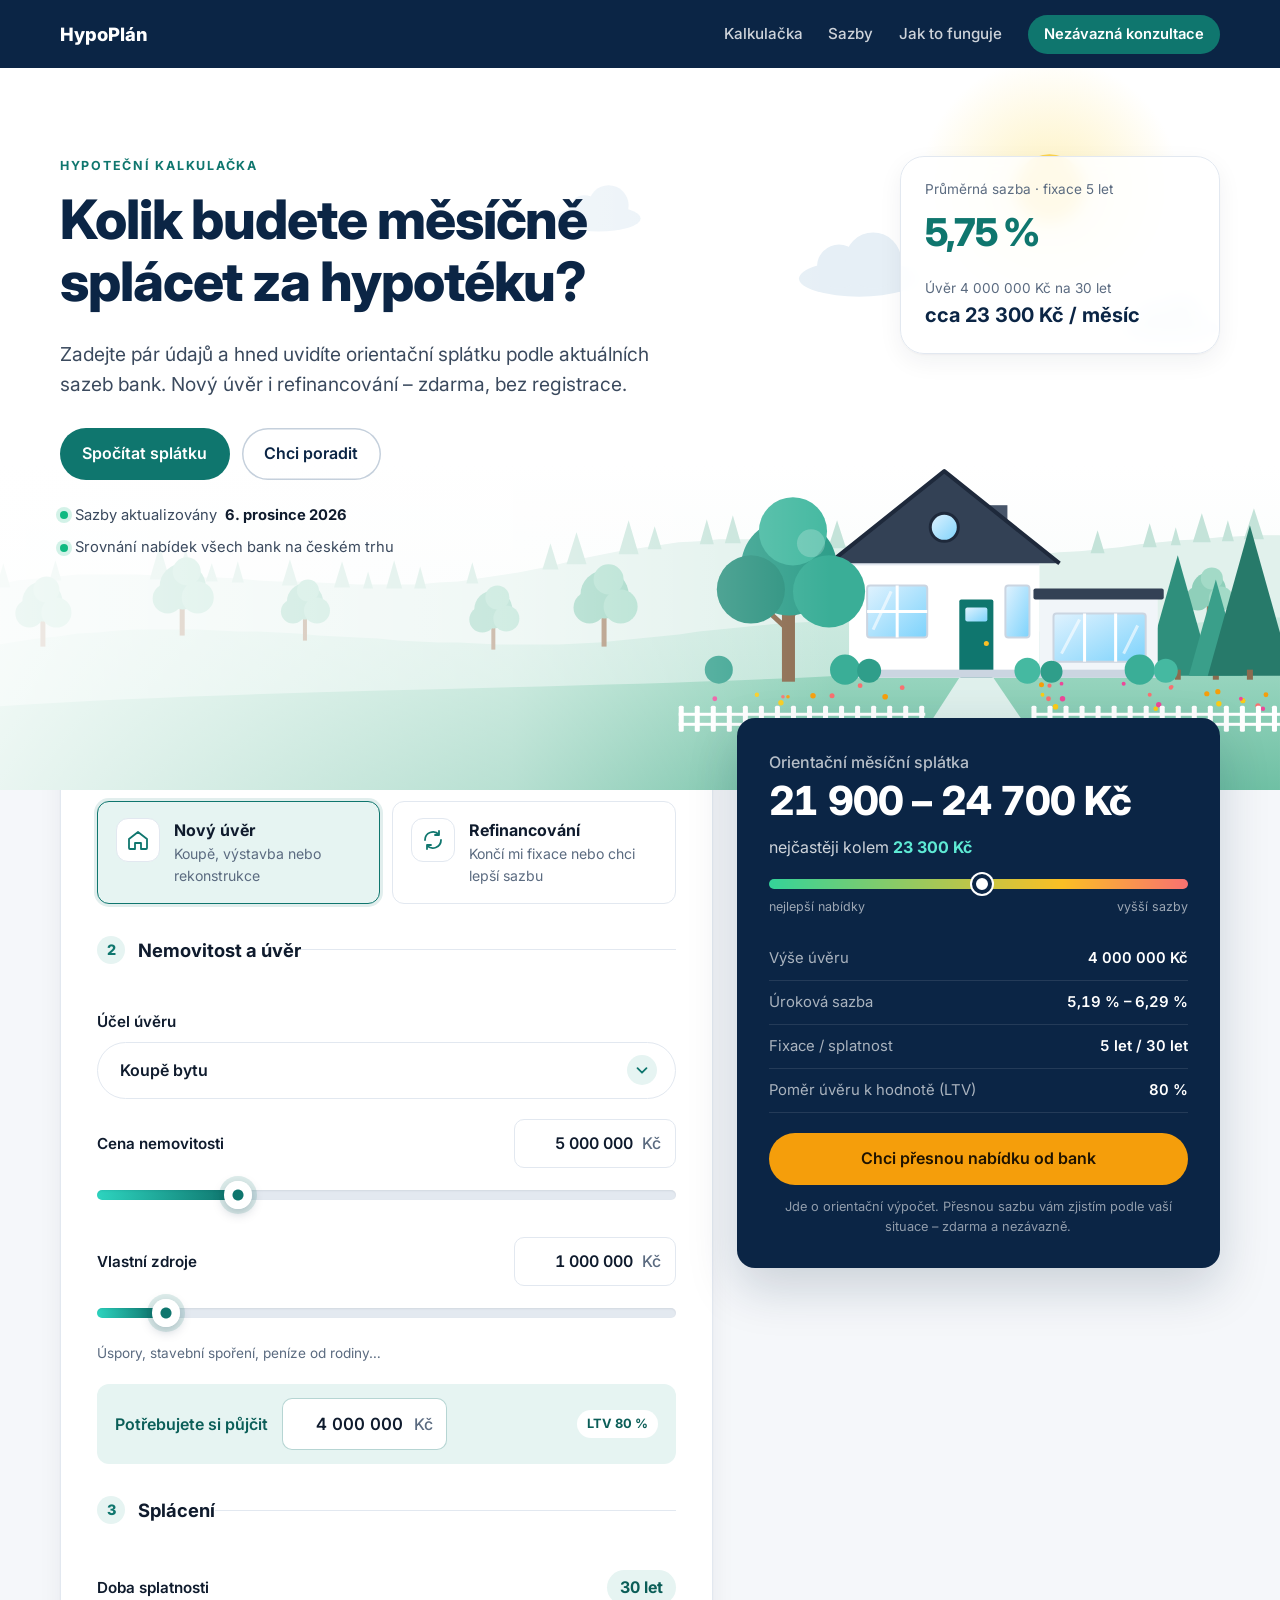
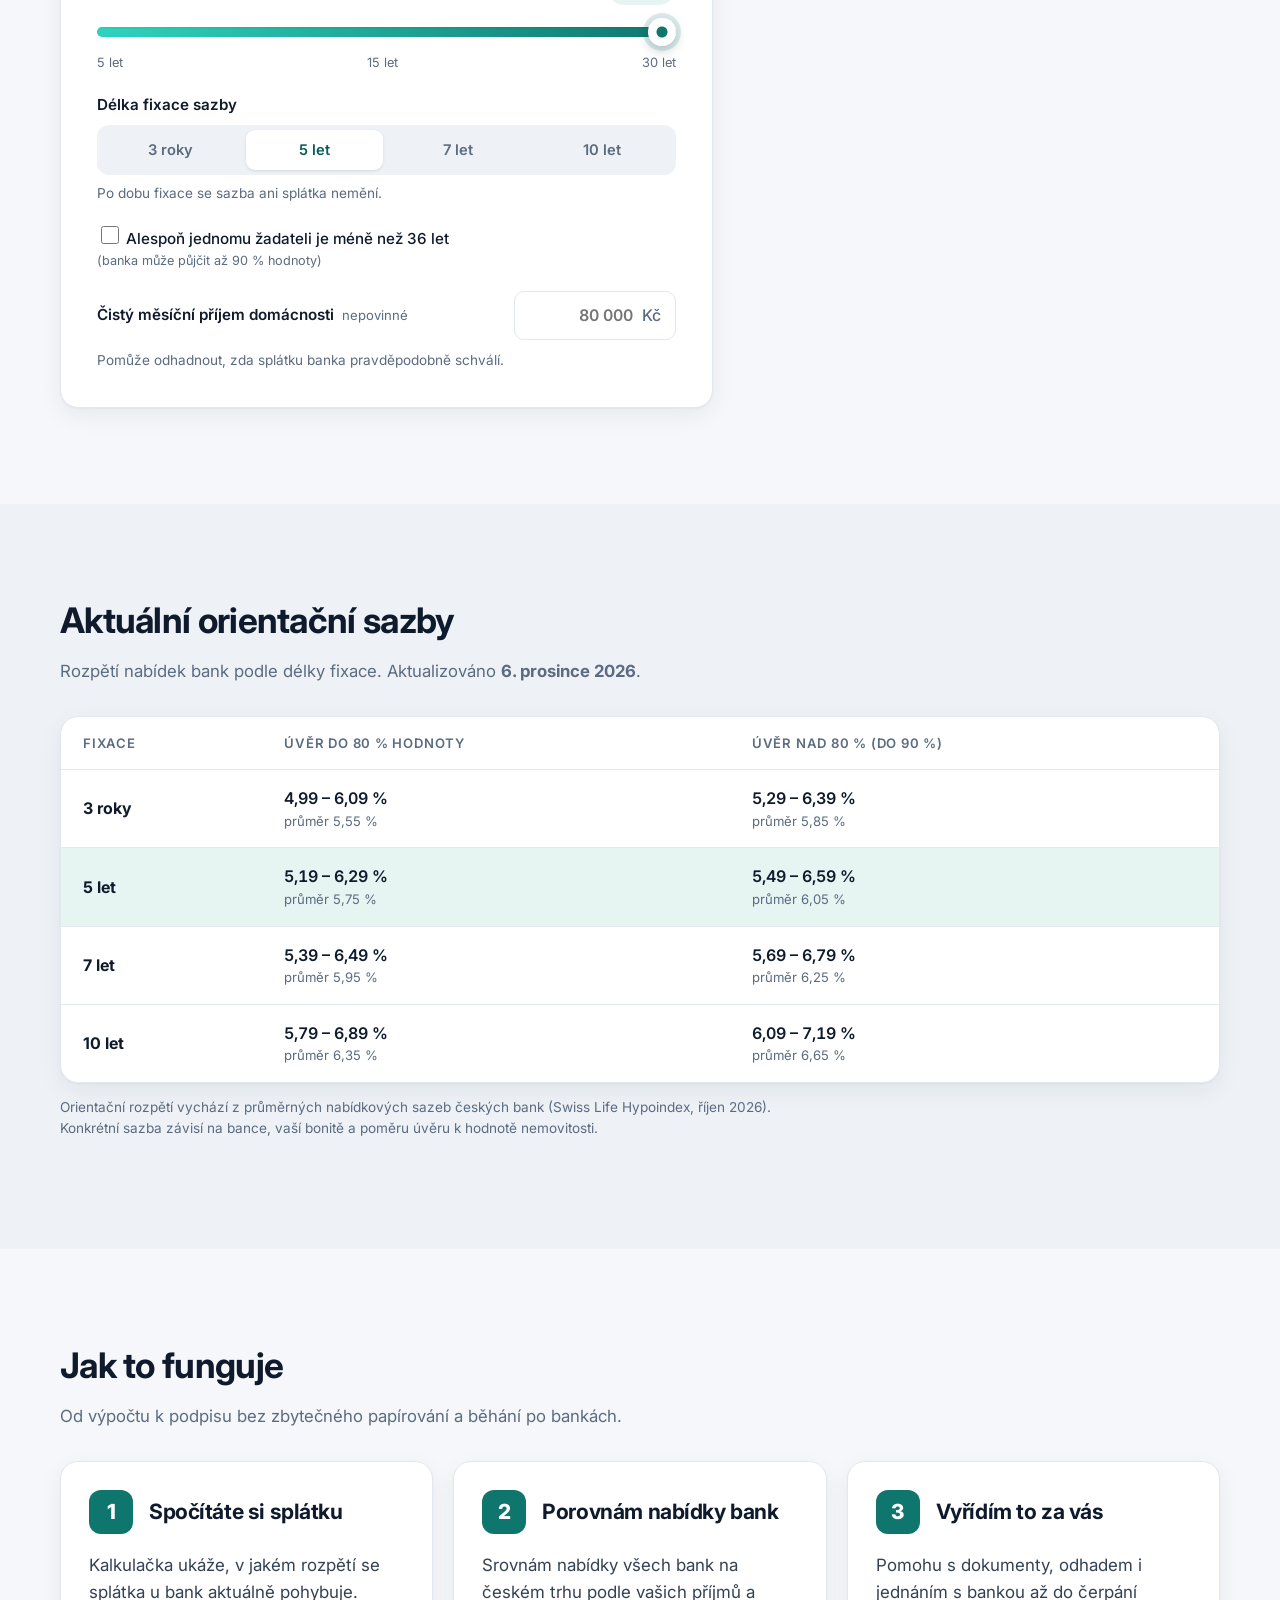
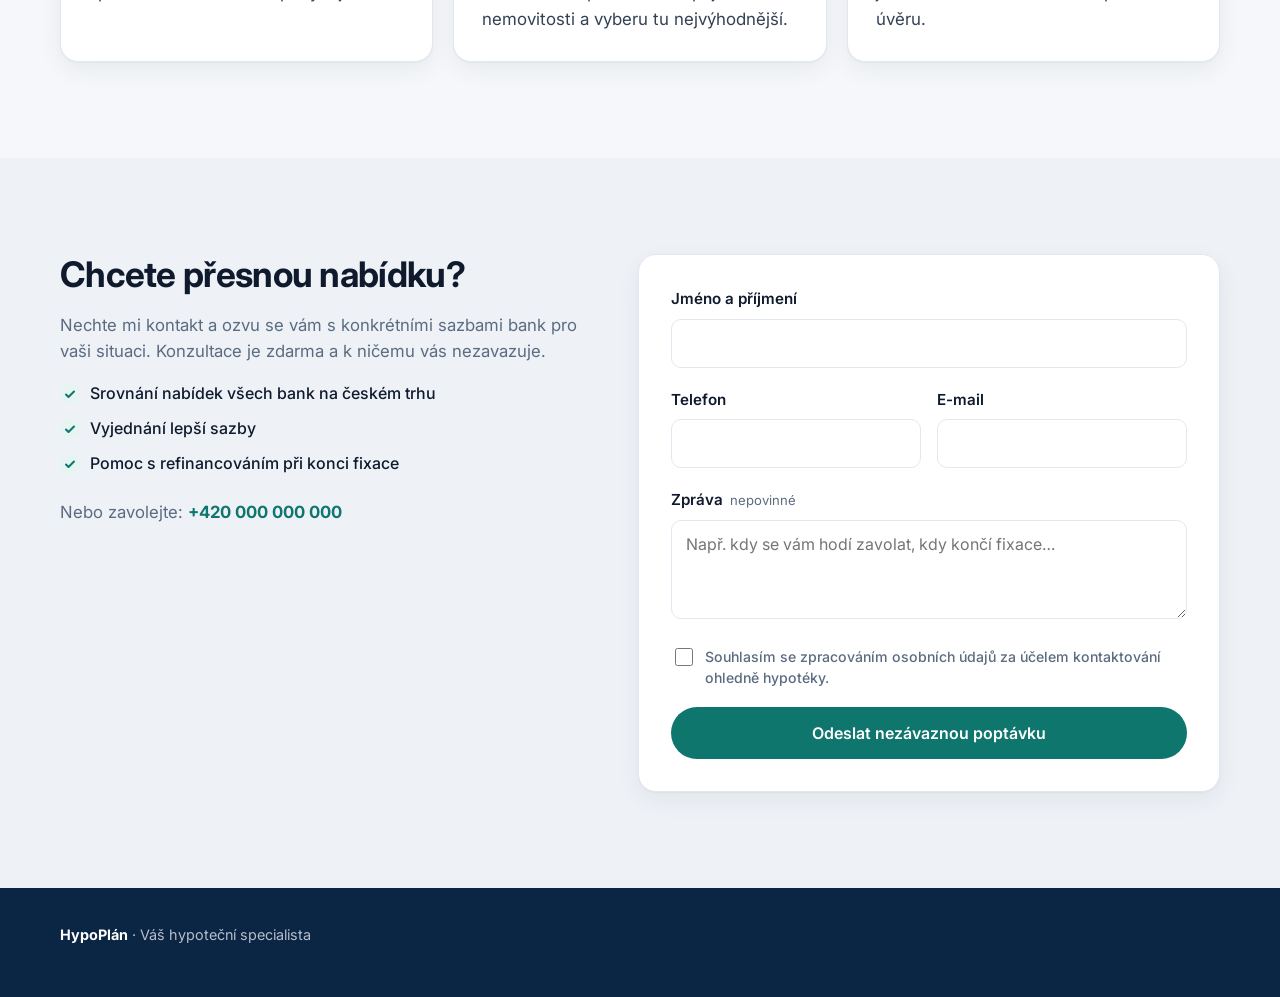
==== index.html @ 22736916 "Upravitelná výše úvěru, modernější posuvníky, logo bez ikony domu - „Potřebujete si půjčit“ jde přep" ====
<!doctype html>
<html lang="cs">
<head>
  <meta charset="utf-8" />
  <meta name="viewport" content="width=device-width, initial-scale=1" />
  <title>Hypoteční kalkulačka – orientační splátka hypotéky</title>
  <meta name="description" content="Spočítejte si orientační měsíční splátku hypotéky – nový úvěr i refinancování podle aktuálních sazeb bank. Zdarma a nezávazně." />
  <link rel="preconnect" href="https://fonts.googleapis.com" />
  <link rel="preconnect" href="https://fonts.gstatic.com" crossorigin />
  <link href="https://fonts.googleapis.com/css2?family=Inter:wght@400;500;600;700;800&display=swap" rel="stylesheet" />
  <link rel="stylesheet" href="styles.css" />
  <link rel="icon" href="data:image/svg+xml,%3Csvg xmlns='http://www.w3.org/2000/svg' viewBox='0 0 32 32'%3E%3Crect width='32' height='32' rx='8' fill='%230f766e'/%3E%3Cpath d='M8 17l8-7 8 7v7h-5v-5h-6v5H8z' fill='white'/%3E%3C/svg%3E" />
</head>
<body>
  <header class="nav">
    <div class="container nav__inner">
      <a href="#" class="logo" aria-label="Domů">
        <span data-brand>HypoPlán</span>
      </a>
      <nav class="nav__links" aria-label="Hlavní navigace">
        <a href="#kalkulacka">Kalkulačka</a>
        <a href="#sazby">Sazby</a>
        <a href="#jak-to-funguje">Jak to funguje</a>
        <a href="#kontakt" class="btn btn--small">Nezávazná konzultace</a>
      </nav>
    </div>
  </header>

  <main>
    <!-- HERO -->
    <section class="hero">
      <img class="hero__scene" src="assets/domek.svg" alt="" aria-hidden="true" />
      <div class="container hero__inner">
        <div class="hero__text">
          <p class="eyebrow">Hypoteční kalkulačka</p>
          <h1>Kolik budete měsíčně splácet za&nbsp;hypotéku?</h1>
          <p class="lead">Zadejte pár údajů a hned uvidíte orientační splátku podle aktuálních sazeb bank. Nový úvěr i&nbsp;refinancování&nbsp;– zdarma, bez registrace.</p>
          <div class="hero__cta">
            <a href="#kalkulacka" class="btn">Spočítat splátku</a>
            <a href="#kontakt" class="btn btn--outline">Chci poradit</a>
          </div>
          <ul class="hero__badges">
            <li><span class="dot"></span>Sazby aktualizovány <strong data-rates-updated>—</strong></li>
            <li><span class="dot"></span>Srovnání nabídek všech bank na českém trhu</li>
          </ul>
        </div>
        <div class="hero__card" aria-hidden="true">
          <p class="hero__card-label">Průměrná sazba · fixace 5 let</p>
          <p class="hero__card-rate" data-hero-rate>—</p>
          <p class="hero__card-sub">Úvěr 4 000 000 Kč na 30 let</p>
          <p class="hero__card-pay" data-hero-pay>—</p>
        </div>
      </div>
    </section>

    <!-- KALKULAČKA -->
    <section id="kalkulacka" class="section">
      <div class="container">
        <div class="section__head">
          <h2>Spočítejte si splátku</h2>
          <p>Všechny údaje můžete kdykoli změnit, výsledek se přepočítá okamžitě.</p>
        </div>

        <div class="calc">
          <form class="calc__form card" id="calc-form" novalidate>
            <!-- Krok 1 -->
            <fieldset class="step">
              <legend><span class="step__num">1</span>O co máte zájem?</legend>
              <div class="choice" role="radiogroup">
                <label class="choice__item">
                  <input type="radio" name="type" value="new" checked />
                  <span class="choice__body">
                    <span class="choice__icon" aria-hidden="true">
                      <svg viewBox="0 0 24 24"><path d="M3 11l9-7 9 7v9a1 1 0 0 1-1 1h-5v-6H9v6H4a1 1 0 0 1-1-1z"/></svg>
                    </span>
                    <span class="choice__title">Nový úvěr</span>
                    <span class="choice__desc">Koupě, výstavba nebo rekonstrukce</span>
                  </span>
                </label>
                <label class="choice__item">
                  <input type="radio" name="type" value="refi" />
                  <span class="choice__body">
                    <span class="choice__icon" aria-hidden="true">
                      <svg viewBox="0 0 24 24"><path d="M4 12a8 8 0 0 1 14-5.3M20 12a8 8 0 0 1-14 5.3M18 3v4h-4M6 21v-4h4"/></svg>
                    </span>
                    <span class="choice__title">Refinancování</span>
                    <span class="choice__desc">Končí mi fixace nebo chci lepší sazbu</span>
                  </span>
                </label>
              </div>
            </fieldset>

            <!-- Krok 2: Nový úvěr -->
            <fieldset class="step" data-mode="new">
              <legend><span class="step__num">2</span>Nemovitost a úvěr</legend>

              <div class="field">
                <label id="purpose-label" for="purpose">Účel úvěru</label>
                <div class="select" data-select>
                  <button type="button" class="select__btn" id="purpose" aria-haspopup="listbox" aria-expanded="false" aria-controls="purpose-list" aria-labelledby="purpose-label purpose">
                    <span data-select-value>Koupě bytu</span>
                    <svg class="select__chev" viewBox="0 0 20 20" aria-hidden="true"><path d="M5 8l5 5 5-5"/></svg>
                  </button>
                  <ul class="select__menu" id="purpose-list" role="listbox" tabindex="-1" aria-labelledby="purpose-label">
                    <li role="option" id="purpose-opt-0" data-value="Koupě bytu" aria-selected="true" style="--i:0">Koupě bytu<svg class="select__check" viewBox="0 0 20 20" aria-hidden="true"><path d="M5 10.5l3 3 7-7"/></svg></li>
                    <li role="option" id="purpose-opt-1" data-value="Koupě domu" aria-selected="false" style="--i:1">Koupě domu<svg class="select__check" viewBox="0 0 20 20" aria-hidden="true"><path d="M5 10.5l3 3 7-7"/></svg></li>
                    <li role="option" id="purpose-opt-2" data-value="Výstavba domu" aria-selected="false" style="--i:2">Výstavba domu<svg class="select__check" viewBox="0 0 20 20" aria-hidden="true"><path d="M5 10.5l3 3 7-7"/></svg></li>
                    <li role="option" id="purpose-opt-3" data-value="Koupě pozemku" aria-selected="false" style="--i:3">Koupě pozemku<svg class="select__check" viewBox="0 0 20 20" aria-hidden="true"><path d="M5 10.5l3 3 7-7"/></svg></li>
                    <li role="option" id="purpose-opt-4" data-value="Rekonstrukce" aria-selected="false" style="--i:4">Rekonstrukce<svg class="select__check" viewBox="0 0 20 20" aria-hidden="true"><path d="M5 10.5l3 3 7-7"/></svg></li>
                  </ul>
                </div>
              </div>

              <div class="field">
                <div class="field__row">
                  <label for="price">Cena nemovitosti</label>
                  <div class="money"><input id="price" type="text" inputmode="numeric" value="5 000 000" /><span>Kč</span></div>
                </div>
                <input type="range" id="price-range" min="500000" max="20000000" step="50000" value="5000000" aria-label="Cena nemovitosti" />
              </div>

              <div class="field">
                <div class="field__row">
                  <label for="own">Vlastní zdroje</label>
                  <div class="money"><input id="own" type="text" inputmode="numeric" value="1 000 000" /><span>Kč</span></div>
                </div>
                <input type="range" id="own-range" min="0" max="10000000" step="50000" value="1000000" aria-label="Vlastní zdroje" />
                <p class="hint">Úspory, stavební spoření, peníze od rodiny…</p>
              </div>

              <div class="loan-box">
                <label for="loan">Potřebujete si půjčit</label>
                <div class="money"><input id="loan" type="text" inputmode="numeric" value="4 000 000" /><span>Kč</span></div>
                <span class="chip" data-ltv-chip>LTV —</span>
              </div>
            </fieldset>

            <!-- Krok 2: Refinancování -->
            <fieldset class="step" data-mode="refi" hidden>
              <legend><span class="step__num">2</span>Současná hypotéka</legend>

              <div class="field">
                <div class="field__row">
                  <label for="balance">Zbývá doplatit</label>
                  <div class="money"><input id="balance" type="text" inputmode="numeric" value="3 000 000" /><span>Kč</span></div>
                </div>
                <input type="range" id="balance-range" min="200000" max="15000000" step="50000" value="3000000" aria-label="Zůstatek úvěru" />
              </div>

              <div class="field">
                <div class="field__row">
                  <label for="value">Hodnota nemovitosti</label>
                  <div class="money"><input id="value" type="text" inputmode="numeric" value="6 000 000" /><span>Kč</span></div>
                </div>
                <input type="range" id="value-range" min="500000" max="25000000" step="50000" value="6000000" aria-label="Hodnota nemovitosti" />
                <p class="hint">Stačí odhad – za kolik byste nemovitost dnes prodali.</p>
              </div>

              <div class="loan-box">
                <label>Výše úvěru k refinancování</label>
                <strong data-loan-refi>—</strong>
                <span class="chip" data-ltv-chip>LTV —</span>
              </div>
            </fieldset>

            <!-- Krok 3 -->
            <fieldset class="step">
              <legend><span class="step__num">3</span>Splácení</legend>

              <div class="field">
                <div class="field__row">
                  <label for="years" data-years-label>Doba splatnosti</label>
                  <output class="pill" id="years-out" for="years" data-show="new">30 let</output>
                  <div class="money money--years" data-show="refi" hidden><input id="years-input" type="text" inputmode="numeric" value="30" aria-label="Zbývající doba splácení v letech" /><span data-years-unit>let</span></div>
                </div>
                <input type="range" id="years" min="5" max="30" step="1" value="30" aria-label="Doba splatnosti v letech" />
                <div class="scale"><span>5 let</span><span>15 let</span><span>30 let</span></div>
              </div>

              <div class="field">
                <span class="label">Délka fixace sazby</span>
                <div class="segmented" id="fixations" role="group" aria-label="Délka fixace"></div>
                <p class="hint">Po dobu fixace se sazba ani splátka nemění.</p>
              </div>

              <div class="field">
                <label class="check">
                  <input type="checkbox" id="young" />
                  <span>Alespoň jednomu žadateli je méně než 36 let <small>(banka může půjčit až 90 % hodnoty)</small></span>
                </label>
              </div>

              <div class="field">
                <div class="field__row">
                  <label for="income">Čistý měsíční příjem domácnosti <span class="opt">nepovinné</span></label>
                  <div class="money"><input id="income" type="text" inputmode="numeric" placeholder="80 000" /><span>Kč</span></div>
                </div>
                <p class="hint">Pomůže odhadnout, zda splátku banka pravděpodobně schválí.</p>
              </div>
            </fieldset>
          </form>

          <!-- VÝSLEDEK -->
          <aside class="calc__result" id="vysledek" aria-live="polite">
            <div class="result card card--dark">
              <p class="result__label">Orientační měsíční splátka</p>
              <p class="result__range" data-pay-range>—</p>
              <p class="result__avg">nejčastěji kolem <strong data-pay-avg>—</strong></p>

              <div class="rangebar" aria-hidden="true">
                <div class="rangebar__track"><span class="rangebar__marker" data-marker></span></div>
                <div class="rangebar__labels"><span>nejlepší nabídky</span><span>vyšší sazby</span></div>
              </div>

              <div class="result__alert" data-alert hidden></div>

              <dl class="result__list">
                <div><dt>Výše úvěru</dt><dd data-r-loan>—</dd></div>
                <div><dt>Úroková sazba</dt><dd data-r-rate>—</dd></div>
                <div><dt>Fixace / splatnost</dt><dd data-r-term>—</dd></div>
                <div><dt>Poměr úvěru k hodnotě (LTV)</dt><dd data-r-ltv>—</dd></div>
                <div data-dsti-row hidden><dt>Splátka z příjmu</dt><dd data-r-dsti>—</dd></div>
              </dl>

              <a href="#kontakt" class="btn btn--accent btn--block" data-to-contact>Chci přesnou nabídku od bank</a>
              <p class="result__note">Jde o orientační výpočet. Přesnou sazbu vám zjistím podle vaší situace – zdarma a nezávazně.</p>
            </div>
          </aside>
        </div>
      </div>
    </section>

    <!-- SAZBY -->
    <section id="sazby" class="section section--alt">
      <div class="container">
        <div class="section__head">
          <h2>Aktuální orientační sazby</h2>
          <p>Rozpětí nabídek bank podle délky fixace. Aktualizováno <strong data-rates-updated>—</strong>.</p>
        </div>
        <div class="card table-card">
          <table class="rates">
            <thead>
              <tr>
                <th scope="col">Fixace</th>
                <th scope="col">Úvěr do 80 % hodnoty</th>
                <th scope="col">Úvěr nad 80 % (do 90 %)</th>
              </tr>
            </thead>
            <tbody id="rates-body"></tbody>
          </table>
        </div>
        <p class="source" data-rates-source></p>
      </div>
    </section>

    <!-- JAK TO FUNGUJE -->
    <section id="jak-to-funguje" class="section">
      <div class="container">
        <div class="section__head">
          <h2>Jak to funguje</h2>
          <p>Od výpočtu k podpisu bez zbytečného papírování a běhání po bankách.</p>
        </div>
        <ol class="steps">
          <li class="card">
            <span class="steps__num">1</span>
            <h3>Spočítáte si splátku</h3>
            <p>Kalkulačka ukáže, v jakém rozpětí se splátka u bank aktuálně pohybuje.</p>
          </li>
          <li class="card">
            <span class="steps__num">2</span>
            <h3>Porovnám nabídky bank</h3>
            <p>Srovnám nabídky všech bank na českém trhu podle vašich příjmů a nemovitosti a vyberu tu nejvýhodnější.</p>
          </li>
          <li class="card">
            <span class="steps__num">3</span>
            <h3>Vyřídím to za vás</h3>
            <p>Pomohu s dokumenty, odhadem i jednáním s bankou až do čerpání úvěru.</p>
          </li>
        </ol>
      </div>
    </section>

    <!-- KONTAKT -->
    <section id="kontakt" class="section section--alt">
      <div class="container contact">
        <div class="contact__text">
          <h2>Chcete přesnou nabídku?</h2>
          <p>Nechte mi kontakt a ozvu se vám s konkrétními sazbami bank pro vaši situaci. Konzultace je zdarma a k ničemu vás nezavazuje.</p>
          <ul class="ticks">
            <li>Srovnání nabídek všech bank na českém trhu</li>
            <li>Vyjednání lepší sazby</li>
            <li>Pomoc s refinancováním při konci fixace</li>
          </ul>
          <p class="contact__phone">Nebo zavolejte: <a data-phone href="#">—</a></p>
        </div>

        <form class="card contact__form" id="lead-form" novalidate>
          <div class="field">
            <label for="l-name">Jméno a příjmení</label>
            <input id="l-name" name="name" type="text" autocomplete="name" required />
          </div>
          <div class="field-grid">
            <div class="field">
              <label for="l-phone">Telefon</label>
              <input id="l-phone" name="phone" type="tel" autocomplete="tel" required />
            </div>
            <div class="field">
              <label for="l-email">E-mail</label>
              <input id="l-email" name="email" type="email" autocomplete="email" required />
            </div>
          </div>
          <div class="field">
            <label for="l-msg">Zpráva <span class="opt">nepovinné</span></label>
            <textarea id="l-msg" name="message" rows="3" placeholder="Např. kdy se vám hodí zavolat, kdy končí fixace…"></textarea>
          </div>
          <div class="summary" data-summary hidden>
            <p class="summary__title">Přiložím váš výpočet</p>
            <p data-summary-text></p>
          </div>
          <label class="check">
            <input type="checkbox" id="l-consent" required />
            <span>Souhlasím se zpracováním osobních údajů za účelem kontaktování ohledně hypotéky.</span>
          </label>
          <p class="form-error" data-form-error hidden></p>
          <button type="submit" class="btn btn--block">Odeslat nezávaznou poptávku</button>
          <div class="form-success" data-form-success hidden>
            <strong>Děkuji, poptávka je připravená.</strong>
            <span>Ozvu se vám co nejdříve, obvykle do jednoho pracovního dne.</span>
          </div>
        </form>
      </div>
    </section>
  </main>

  <a href="#vysledek" class="mobilebar" data-mobilebar aria-hidden="true" tabindex="-1">
    <div><span>Orientační splátka</span><strong data-mobile-pay>—</strong></div>
    <em>Zobrazit výsledek ↓</em>
  </a>

  <footer class="footer">
    <div class="container footer__inner">
      <p><strong data-brand>HypoPlán</strong> · <span data-advisor>—</span></p>
    </div>
  </footer>

  <script src="config.js"></script>
  <script src="rates.js"></script>
  <script src="app.js"></script>
</body>
</html>
---- styles.css ----
:root {
  --bg: #f5f7fa;
  --surface: #ffffff;
  --ink: #0f1b2d;
  --muted: #5b6b80;
  --line: #e2e8f0;
  --brand: #0f766e;
  --brand-ink: #0b5e58;
  --brand-soft: #e6f4f2;
  --accent: #f59e0b;
  --navy: #0b2545;
  --navy-2: #13355f;
  --ok: #16a34a;
  --warn: #d97706;
  --bad: #dc2626;
  --radius: 18px;
  --radius-sm: 12px;
  --shadow: 0 1px 2px rgba(15, 27, 45, .04), 0 8px 24px rgba(15, 27, 45, .06);
  --shadow-lg: 0 20px 50px rgba(11, 37, 69, .18);
}

* { box-sizing: border-box; }
html { scroll-behavior: smooth; }
body {
  margin: 0;
  font-family: "Inter", system-ui, -apple-system, "Segoe UI", Roboto, sans-serif;
  color: var(--ink);
  background: var(--bg);
  line-height: 1.55;
  -webkit-font-smoothing: antialiased;
}
h1, h2, h3 { line-height: 1.15; letter-spacing: -.02em; margin: 0 0 .5em; }
h2 { font-size: clamp(1.6rem, 3vw, 2.2rem); }
h3 { font-size: 1.15rem; }
p { margin: 0 0 1em; }
a { color: var(--brand); }
[hidden] { display: none !important; }

.container { width: min(1160px, 100% - 32px); margin-inline: auto; }

/* ---------- Buttons ---------- */
.btn {
  display: inline-flex; align-items: center; justify-content: center; gap: .5em;
  padding: .85em 1.4em; border-radius: 999px; border: 0;
  background: var(--brand); color: #fff; font: inherit; font-weight: 600;
  text-decoration: none; cursor: pointer;
  transition: transform .15s ease, background .15s ease, box-shadow .15s ease;
}
.btn:hover { background: var(--brand-ink); transform: translateY(-1px); }
.btn:focus-visible { outline: 3px solid rgba(15, 118, 110, .35); outline-offset: 2px; }
.btn--small { padding: .55em 1.1em; font-size: .92rem; }
.btn--light { background: #fff; color: var(--navy); }
.btn--light:hover { background: #eef6f5; }
.btn--outline { background: rgba(255,255,255,.7); color: var(--navy); box-shadow: inset 0 0 0 1.5px #c5d0dc; }
.btn--outline:hover { background: #fff; box-shadow: inset 0 0 0 1.5px var(--navy); }
.btn--accent { background: var(--accent); color: #1f1300; }
.btn--accent:hover { background: #fbbf24; }
.btn--block { width: 100%; }

/* ---------- Nav ---------- */
.nav {
  position: sticky; top: 0; z-index: 20;
  background: var(--navy);
  backdrop-filter: saturate(160%) blur(10px);
  -webkit-backdrop-filter: saturate(160%) blur(10px);
}
.nav__inner { display: flex; align-items: center; justify-content: space-between; height: 68px; }
.logo { display: flex; align-items: center; gap: .6em; color: #fff; text-decoration: none; font-weight: 800; font-size: 1.15rem; }
.nav__links { display: flex; align-items: center; gap: 1.6rem; }
.nav__links a:not(.btn) { color: rgba(255,255,255,.8); text-decoration: none; font-weight: 500; font-size: .95rem; }
.nav__links a:not(.btn):hover { color: #fff; }
@media (max-width: 760px) { .nav__links a:not(.btn) { display: none; } }

/* ---------- Hero ---------- */
.hero {
  color: var(--ink);
  background: linear-gradient(180deg, #ffffff 0%, #ffffff 55%, #f1f8f6 100%);
  padding: clamp(48px, 8vw, 88px) 0 clamp(200px, 18vw, 250px);
  position: relative;
  overflow: hidden;
  isolation: isolate;
}
.hero__scene {
  position: absolute; inset: 0; z-index: -1;
  width: 100%; height: 100%;
  object-fit: cover; object-position: right bottom;
  pointer-events: none; user-select: none;
}
.hero::after {
  /* zesvětlení vlevo kvůli čitelnosti textu */
  content: ""; position: absolute; inset: 0; z-index: -1;
  background: linear-gradient(90deg, rgba(255, 255, 255, .85) 0%, rgba(255, 255, 255, .5) 40%, rgba(255, 255, 255, 0) 65%);
  pointer-events: none;
}
.hero__inner { display: grid; grid-template-columns: 1.3fr 1fr; gap: 48px; align-items: start; }
.eyebrow { text-transform: uppercase; letter-spacing: .14em; font-size: .78rem; font-weight: 700; color: var(--brand); margin-bottom: 1em; }
.hero h1 { font-size: clamp(2rem, 5vw, 3.4rem); font-weight: 800; color: var(--navy); }
.lead { font-size: clamp(1.02rem, 1.6vw, 1.2rem); color: #3b4a5e; max-width: 34em; }
.hero__cta { display: flex; flex-wrap: wrap; gap: 12px; margin: 28px 0 24px; }
.hero__badges { list-style: none; padding: 0; margin: 0; display: flex; flex-wrap: wrap; gap: 10px 24px; color: #3b4a5e; font-size: .92rem; }
.hero__badges li { display: flex; align-items: center; gap: .5em; }
.hero__badges strong { color: var(--ink); font-weight: 700; }
.dot { width: 8px; height: 8px; border-radius: 50%; background: #10b981; box-shadow: 0 0 0 4px rgba(16, 185, 129, .18); }

.hero__card {
  justify-self: end; width: min(100%, 320px);
  background: rgba(255, 255, 255, .88);
  border: 1px solid var(--line);
  border-radius: 24px;
  padding: 22px 24px;
  backdrop-filter: blur(8px);
  -webkit-backdrop-filter: blur(8px);
  box-shadow: var(--shadow);
}
.hero__card-label { font-size: .85rem; color: var(--muted); margin-bottom: .2em; }
.hero__card-rate { font-size: 2.4rem; font-weight: 800; letter-spacing: -.03em; margin-bottom: .4em; color: var(--brand); }
.hero__card-sub { font-size: .85rem; color: var(--muted); margin-bottom: .1em; }
.hero__card-pay { font-size: 1.25rem; font-weight: 700; margin: 0; color: var(--navy); }
@media (max-width: 860px) {
  .hero { padding-bottom: 270px; }
  .hero__inner { grid-template-columns: 1fr; }
  .hero__card { display: none; }
  .hero__scene { top: auto; height: 300px; }
  .hero::after { display: none; }
}

/* ---------- Sections ---------- */
.section { padding: clamp(56px, 8vw, 96px) 0; scroll-margin-top: 68px; }
#vysledek { scroll-margin-top: 84px; }
.section--alt { background: #eef2f7; }
.section__head { max-width: 640px; margin-bottom: 32px; }
.section__head p { color: var(--muted); font-size: 1.05rem; }
#kalkulacka { margin-top: -72px; padding-top: 0; }
@media (max-width: 860px) { #kalkulacka { margin-top: -40px; } }
#kalkulacka .section__head { position: absolute; width: 1px; height: 1px; overflow: hidden; clip: rect(0 0 0 0); white-space: nowrap; }

.card { background: var(--surface); border-radius: var(--radius); box-shadow: var(--shadow); border: 1px solid var(--line); }
.card--dark { background: var(--navy); color: #fff; border: 0; box-shadow: var(--shadow-lg); }

/* ---------- Calculator ---------- */
.calc { display: grid; grid-template-columns: minmax(0, 1.35fr) minmax(0, 1fr); gap: 24px; align-items: start; }
.calc__form { padding: clamp(20px, 3vw, 36px); }
.calc__result { position: sticky; top: 88px; }
@media (max-width: 960px) {
  .calc { grid-template-columns: 1fr; }
  .calc__result { position: static; }
}

.step { border: 0; padding: 0; margin: 0 0 32px; min-width: 0; }
.step:last-child { margin-bottom: 0; }
.step + .step { padding-top: 28px; border-top: 1px solid var(--line); }
.step legend { display: flex; align-items: center; gap: .7em; font-size: 1.15rem; font-weight: 700; margin-bottom: 18px; padding: 0; }
.step__num { display: grid; place-items: center; width: 28px; height: 28px; border-radius: 50%; background: var(--brand-soft); color: var(--brand); font-size: .9rem; font-weight: 800; }

.choice { display: grid; grid-template-columns: 1fr 1fr; gap: 12px; }
@media (max-width: 520px) { .choice { grid-template-columns: 1fr; } }
.choice__item { position: relative; cursor: pointer; }
.choice__item input { position: absolute; opacity: 0; pointer-events: none; }
.choice__body {
  display: grid; grid-template-columns: auto 1fr; grid-template-rows: auto auto; column-gap: 14px;
  padding: 16px 18px; border-radius: var(--radius-sm);
  border: 1.5px solid var(--line); background: #fff;
  transition: border-color .15s, box-shadow .15s, background .15s;
}
.choice__item:hover .choice__body { border-color: #b8c4d4; }
.choice__item input:checked + .choice__body { border-color: var(--brand); background: var(--brand-soft); box-shadow: 0 0 0 3px rgba(15, 118, 110, .12); }
.choice__item input:focus-visible + .choice__body { outline: 3px solid rgba(15, 118, 110, .35); outline-offset: 2px; }
.choice__icon { grid-row: span 2; display: grid; place-items: center; width: 44px; height: 44px; border-radius: 12px; background: #fff; border: 1px solid var(--line); }
.choice__icon svg { width: 24px; height: 24px; fill: none; stroke: var(--brand); stroke-width: 1.8; stroke-linecap: round; stroke-linejoin: round; }
.choice__title { font-weight: 700; }
.choice__desc { font-size: .88rem; color: var(--muted); }

.field { margin-bottom: 20px; }
.field:last-child { margin-bottom: 0; }
.field label, .field .label { display: block; font-weight: 600; font-size: .95rem; margin-bottom: 8px; }
.field__row { display: flex; align-items: center; justify-content: space-between; gap: 12px; flex-wrap: wrap; margin-bottom: 10px; }
.field__row label { margin: 0; }
.field__row .money { margin-left: auto; }
.field-grid { display: grid; grid-template-columns: 1fr 1fr; gap: 16px; margin-bottom: 20px; }
.field-grid .field { margin: 0; }
@media (max-width: 520px) { .field-grid { grid-template-columns: 1fr; } }
.opt { font-weight: 400; color: var(--muted); font-size: .82rem; margin-left: .3em; }
.hint { font-size: .85rem; color: var(--muted); margin: 8px 0 0; }

input[type="text"], input[type="tel"], input[type="email"], select, textarea {
  width: 100%; font: inherit; color: var(--ink);
  padding: .7em .9em; border-radius: 10px; border: 1.5px solid var(--line); background: #fff;
  transition: border-color .15s, box-shadow .15s;
}
textarea { resize: vertical; }
input:focus, select:focus, textarea:focus { outline: none; border-color: var(--brand); box-shadow: 0 0 0 3px rgba(15, 118, 110, .15); }
input.invalid { border-color: var(--bad); }

.money { position: relative; display: inline-flex; align-items: center; flex: none; }
.money input { width: calc(8ch + 4.6em); text-align: right; padding-right: 2.6em; font-weight: 600; font-variant-numeric: tabular-nums; }
.money span { position: absolute; right: .9em; color: var(--muted); font-weight: 500; pointer-events: none; }

/* Posuvníky: silnější stopa s barevným přechodem, výrazný jezdec */
input[type="range"] {
  -webkit-appearance: none; appearance: none; width: 100%; height: 30px;
  background: transparent; cursor: pointer; margin: 2px 0;
}
input[type="range"]::-webkit-slider-runnable-track {
  height: 10px; border-radius: 999px;
  background: linear-gradient(90deg, #2dd4bf 0%, var(--brand) var(--p, 50%), #e3e9f0 var(--p, 50%));
  box-shadow: inset 0 1px 2px rgba(15, 27, 45, .08);
}
input[type="range"]::-webkit-slider-thumb {
  -webkit-appearance: none; width: 28px; height: 28px; margin-top: -9px; border-radius: 50%; border: 0;
  background: radial-gradient(circle, var(--brand) 0 5px, #fff 6px);
  box-shadow: 0 0 0 5px rgba(15, 118, 110, .14), 0 4px 12px rgba(11, 37, 69, .25);
  transition: transform .15s ease, box-shadow .15s ease;
}
input[type="range"]:hover::-webkit-slider-thumb { box-shadow: 0 0 0 8px rgba(15, 118, 110, .16), 0 4px 12px rgba(11, 37, 69, .25); }
input[type="range"]:active::-webkit-slider-thumb { transform: scale(1.12); }
input[type="range"]::-moz-range-track { height: 10px; border-radius: 999px; background: #e3e9f0; }
input[type="range"]::-moz-range-progress { height: 10px; border-radius: 999px; background: linear-gradient(90deg, #2dd4bf, var(--brand)); }
input[type="range"]::-moz-range-thumb {
  width: 28px; height: 28px; border-radius: 50%; border: 0;
  background: radial-gradient(circle, var(--brand) 0 5px, #fff 6px);
  box-shadow: 0 0 0 5px rgba(15, 118, 110, .14), 0 4px 12px rgba(11, 37, 69, .25);
  transition: transform .15s ease, box-shadow .15s ease;
}
input[type="range"]:hover::-moz-range-thumb { box-shadow: 0 0 0 8px rgba(15, 118, 110, .16), 0 4px 12px rgba(11, 37, 69, .25); }
input[type="range"]:active::-moz-range-thumb { transform: scale(1.12); }
input[type="range"]:focus { outline: none; }
input[type="range"]:focus-visible::-webkit-slider-thumb { box-shadow: 0 0 0 8px rgba(15, 118, 110, .3), 0 4px 12px rgba(11, 37, 69, .25); }
input[type="range"]:focus-visible::-moz-range-thumb { box-shadow: 0 0 0 8px rgba(15, 118, 110, .3), 0 4px 12px rgba(11, 37, 69, .25); }
.scale { display: flex; justify-content: space-between; font-size: .8rem; color: var(--muted); }
.pill { background: var(--brand-soft); color: var(--brand-ink); font-weight: 700; padding: .3em .8em; border-radius: 999px; font-variant-numeric: tabular-nums; }

.segmented { display: grid; grid-template-columns: repeat(5, 1fr); gap: 6px; padding: 5px; background: #eef2f7; border-radius: 12px; }
.segmented button {
  font: inherit; font-weight: 600; font-size: .92rem; padding: .6em .4em; border: 0; border-radius: 9px;
  background: transparent; color: var(--muted); cursor: pointer; transition: background .15s, color .15s;
}
.segmented button:hover { color: var(--ink); }
.segmented button[aria-pressed="true"] { background: #fff; color: var(--brand-ink); box-shadow: 0 1px 3px rgba(15, 27, 45, .12); }

.check { display: flex; align-items: flex-start; gap: .7em; cursor: pointer; font-weight: 500 !important; font-size: .95rem; }
.check input { width: 18px; height: 18px; margin-top: .15em; accent-color: var(--brand); flex: none; }
.check small { display: block; color: var(--muted); font-weight: 400; }

.loan-box {
  display: flex; align-items: center; flex-wrap: wrap; gap: 8px 14px;
  padding: 14px 18px; border-radius: var(--radius-sm); background: var(--brand-soft);
}
.loan-box > label { color: var(--brand-ink); font-weight: 600; margin: 0; }
.loan-box .money input { border-color: rgba(15, 118, 110, .3); font-size: 1.05rem; }
@media (max-width: 520px) {
  .loan-box { padding: 14px; gap: 8px 10px; }
  .loan-box > label { flex-basis: 100%; }
}
.loan-box strong { font-size: 1.25rem; font-variant-numeric: tabular-nums; }
.chip { margin-left: auto; font-size: .8rem; font-weight: 700; padding: .3em .75em; border-radius: 999px; background: #fff; color: var(--brand-ink); }
.chip--warn { background: #fef3c7; color: #92400e; }
.chip--bad { background: #fee2e2; color: #991b1b; }

/* ---------- Rozbalovací výběr ---------- */
.select { position: relative; }
.select__btn {
  width: 100%; display: flex; align-items: center; justify-content: space-between; gap: 12px;
  font: inherit; font-weight: 600; color: var(--ink); text-align: left;
  padding: .8em 1.1em .8em 1.4em; border-radius: 999px;
  border: 1.5px solid var(--line); background: #fff; cursor: pointer;
  transition: border-color .2s, box-shadow .2s, background .2s;
}
.select__btn:hover { border-color: #b8c4d4; }
.select__btn:focus-visible, .select.is-open .select__btn { outline: none; border-color: var(--brand); box-shadow: 0 0 0 4px rgba(15, 118, 110, .14); }
.select__chev {
  width: 30px; height: 30px; padding: 6px; flex: none; border-radius: 50%;
  background: var(--brand-soft); fill: none; stroke: var(--brand); stroke-width: 2; stroke-linecap: round; stroke-linejoin: round;
  transition: transform .45s cubic-bezier(.2, .8, .2, 1), background .2s;
}
.select.is-open .select__chev { transform: rotate(180deg); background: var(--brand); stroke: #fff; }
.select__menu {
  position: absolute; left: 0; right: 0; top: calc(100% + 10px); z-index: 15;
  list-style: none; margin: 0; padding: 8px;
  background: #fff; border: 1px solid var(--line); border-radius: 26px;
  box-shadow: 0 24px 48px rgba(11, 37, 69, .16), 0 4px 12px rgba(11, 37, 69, .06);
  transform-origin: top center;
  opacity: 0; visibility: hidden; transform: translateY(-10px) scale(.97);
  clip-path: inset(0 0 100% 0 round 26px);
  transition: opacity .35s ease, transform .5s cubic-bezier(.2, .8, .2, 1), clip-path .55s cubic-bezier(.2, .8, .2, 1), visibility 0s linear .55s;
}
.select.is-open .select__menu {
  opacity: 1; visibility: visible; transform: none; clip-path: inset(0 0 0 0 round 26px);
  transition: opacity .35s ease, transform .5s cubic-bezier(.2, .8, .2, 1), clip-path .55s cubic-bezier(.2, .8, .2, 1), visibility 0s;
}
.select__menu:focus { outline: none; }
.select__menu [role="option"] {
  display: flex; align-items: center; justify-content: space-between; gap: 12px;
  padding: .7em 1.1em; border-radius: 999px; cursor: pointer; font-weight: 500;
  opacity: 0; transform: translateY(-6px);
  transition: background .2s, color .2s, opacity .3s ease, transform .4s cubic-bezier(.2, .8, .2, 1);
}
.select.is-open [role="option"] { opacity: 1; transform: none; transition-delay: 0s, 0s, calc(.08s + var(--i) * .05s), calc(.08s + var(--i) * .05s); }
.select__menu [role="option"].is-active { background: var(--brand-soft); color: var(--brand-ink); }
.select__menu [role="option"][aria-selected="true"] { font-weight: 700; color: var(--brand-ink); }
.select__check { width: 18px; height: 18px; fill: none; stroke: var(--brand); stroke-width: 2.4; stroke-linecap: round; stroke-linejoin: round; opacity: 0; }
[aria-selected="true"] > .select__check { opacity: 1; }

.money--years input { width: calc(2ch + 4.9em); padding-right: 3.2em; }

/* ---------- Result ---------- */
.result { padding: clamp(22px, 3vw, 32px); }
.result__label { color: rgba(255,255,255,.7); font-weight: 500; margin-bottom: .3em; }
.result__range { font-size: clamp(1.8rem, 3.6vw, 2.5rem); font-weight: 800; letter-spacing: -.03em; line-height: 1.1; margin-bottom: .3em; font-variant-numeric: tabular-nums; }
.result__avg { color: rgba(255,255,255,.8); margin-bottom: 1.2em; }
.result__avg strong { color: #5eead4; }

.rangebar { margin-bottom: 20px; }
.rangebar__track { position: relative; height: 10px; border-radius: 999px; background: linear-gradient(90deg, #34d399, #fbbf24 70%, #f87171); }
.rangebar__marker {
  position: absolute; top: 50%; left: 50%; width: 20px; height: 20px; border-radius: 50%;
  background: #fff; border: 4px solid var(--navy); transform: translate(-50%, -50%);
  box-shadow: 0 0 0 2px #fff; transition: left .3s ease;
}
.rangebar__labels { display: flex; justify-content: space-between; font-size: .78rem; color: rgba(255,255,255,.6); margin-top: 8px; }

.result__alert { border-radius: 12px; padding: 12px 14px; font-size: .92rem; margin-bottom: 16px; background: rgba(248, 113, 113, .16); color: #fee2e2; }

.result__list { margin: 0 0 20px; display: grid; gap: 0; }
.result__list > div { display: flex; justify-content: space-between; gap: 12px; padding: 10px 0; border-bottom: 1px solid rgba(255,255,255,.1); font-size: .93rem; }
.result__list dt { color: rgba(255,255,255,.65); }
.result__list dd { margin: 0; font-weight: 600; text-align: right; font-variant-numeric: tabular-nums; }
.tag { display: inline-block; font-size: .75rem; font-weight: 700; padding: .15em .6em; border-radius: 999px; margin-left: .4em; vertical-align: 1px; }
.tag--ok { background: rgba(52, 211, 153, .2); color: #6ee7b7; }
.tag--warn { background: rgba(251, 191, 36, .2); color: #fcd34d; }
.tag--bad { background: rgba(248, 113, 113, .2); color: #fca5a5; }

.result__note { font-size: .8rem; color: rgba(255,255,255,.55); margin: 12px 0 0; text-align: center; }

/* ---------- Rates table ---------- */
.table-card { overflow-x: auto; }
.rates { width: 100%; border-collapse: collapse; }
.rates th, .rates td { padding: 16px 22px; text-align: left; }
.rates thead th { font-size: .82rem; text-transform: uppercase; letter-spacing: .06em; color: var(--muted); border-bottom: 1px solid var(--line); font-weight: 600; }
.rates tbody tr + tr td { border-top: 1px solid var(--line); }
.rates tbody td:first-child { font-weight: 700; }
.rates .r-range { font-weight: 600; font-variant-numeric: tabular-nums; white-space: nowrap; }
.rates .r-avg { display: block; font-size: .82rem; color: var(--muted); }
.rates tr.is-active td { background: var(--brand-soft); }
@media (max-width: 560px) {
  .rates th, .rates td { padding: 12px 14px; }
  .rates thead th { font-size: .72rem; }
  .rates .r-range { font-size: .9rem; }
}
.source { font-size: .85rem; color: var(--muted); margin-top: 14px; max-width: 760px; }

/* ---------- Steps ---------- */
.steps { list-style: none; padding: 0; margin: 0; display: grid; grid-template-columns: repeat(3, 1fr); gap: 20px; }
.steps li { padding: 28px; display: grid; grid-template-columns: auto 1fr; align-items: center; align-content: start; gap: 18px 16px; }
.steps h3 { margin: 0; font-size: clamp(1.25rem, 1.7vw, 1.32rem); }
.steps p { grid-column: 1 / -1; margin: 0; color: #334155; font-size: 1.06rem; line-height: 1.6; }
.steps__num { display: grid; place-items: center; width: 44px; height: 44px; border-radius: 12px; background: var(--brand); color: #fff; font-size: 1.3rem; font-weight: 800; }
@media (max-width: 760px) { .steps { grid-template-columns: 1fr; } }

/* ---------- Contact ---------- */
.contact { display: grid; grid-template-columns: 1fr 1.1fr; gap: 48px; align-items: start; }
@media (max-width: 860px) { .contact { grid-template-columns: 1fr; gap: 28px; } }
.contact__text p { color: var(--muted); font-size: 1.05rem; }
.ticks { list-style: none; padding: 0; margin: 0 0 24px; }
.ticks li { position: relative; padding-left: 30px; margin-bottom: 10px; font-weight: 500; }
.ticks li::before {
  content: ""; position: absolute; left: 0; top: .2em; width: 20px; height: 20px; border-radius: 50%;
  background: var(--brand-soft) url("data:image/svg+xml,%3Csvg xmlns='http://www.w3.org/2000/svg' viewBox='0 0 20 20'%3E%3Cpath d='M6 10.5l2.5 2.5L14 7.5' fill='none' stroke='%230f766e' stroke-width='2' stroke-linecap='round' stroke-linejoin='round'/%3E%3C/svg%3E") center/100% no-repeat;
}
.contact__phone a { font-weight: 700; text-decoration: none; }
.contact__form { padding: clamp(20px, 3vw, 32px); }
.contact__form .check { margin: 4px 0 18px; font-size: .88rem; color: var(--muted); }
.summary { background: var(--brand-soft); border-radius: 12px; padding: 12px 14px; margin-bottom: 16px; font-size: .88rem; }
.summary p { margin: 0; }
.summary__title { font-weight: 700; color: var(--brand-ink); margin-bottom: .2em !important; }
.form-error { color: var(--bad); font-size: .9rem; font-weight: 500; }
.form-success { margin-top: 16px; padding: 14px 16px; border-radius: 12px; background: #dcfce7; color: #14532d; display: grid; gap: 2px; }

/* ---------- Footer ---------- */
.footer { background: var(--navy); color: rgba(255,255,255,.7); padding: 36px 0; font-size: .9rem; }
.footer strong { color: #fff; }

/* ---------- Mobilní lišta se splátkou ---------- */
.mobilebar {
  position: fixed; left: 12px; right: 12px; bottom: 12px; z-index: 30;
  display: none; align-items: center; justify-content: space-between; gap: 12px;
  padding: 12px 16px; border-radius: 16px; background: var(--navy); color: #fff;
  box-shadow: var(--shadow-lg); text-decoration: none;
  transform: translateY(150%); transition: transform .25s ease;
}
.mobilebar.is-visible { transform: none; }
.mobilebar span { font-size: .8rem; color: rgba(255,255,255,.7); display: block; }
.mobilebar strong { font-size: 1.1rem; font-variant-numeric: tabular-nums; }
.mobilebar em { font-style: normal; font-weight: 600; font-size: .85rem; color: #5eead4; white-space: nowrap; }
@media (max-width: 960px) { .mobilebar { display: flex; } }

@media (prefers-reduced-motion: reduce) {
  .select__menu, .select [role="option"] { transition-duration: .01s !important; transition-delay: 0s !important; }
  html { scroll-behavior: auto; }
  * { transition: none !important; }
}
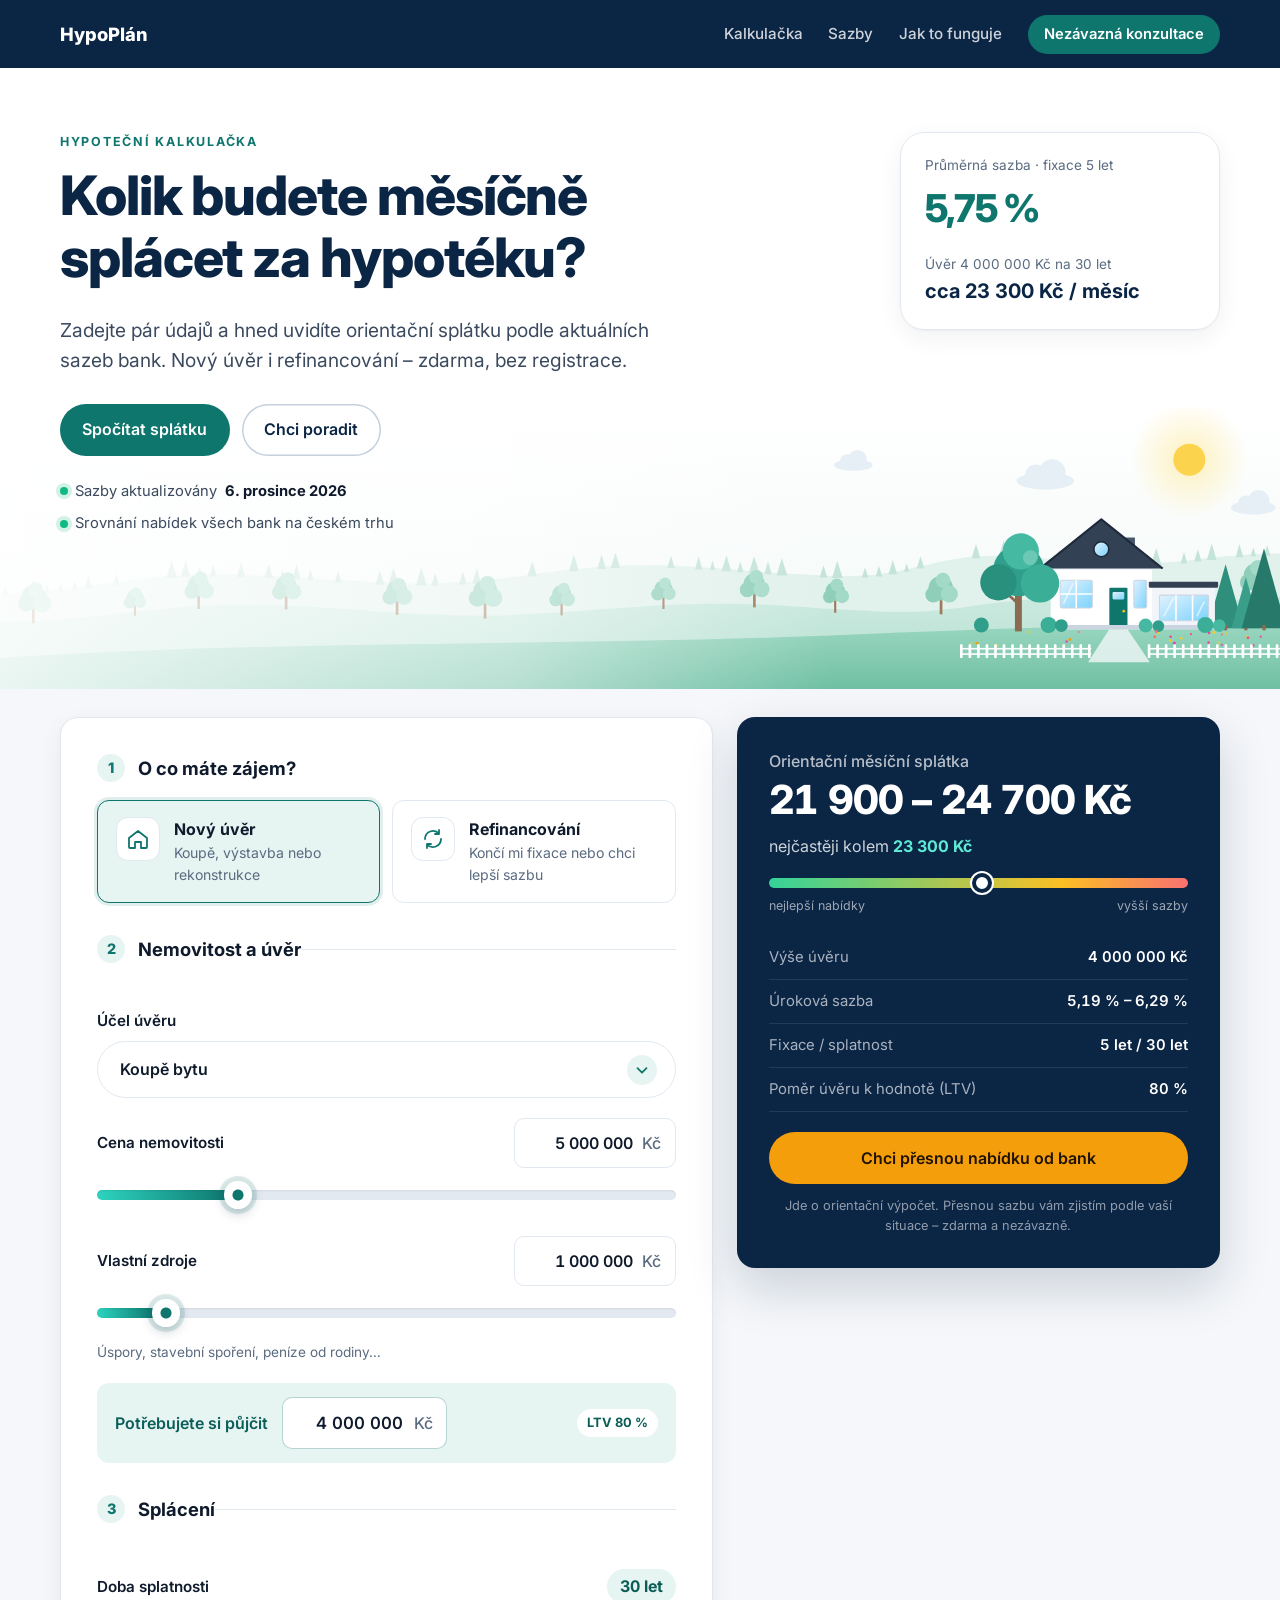
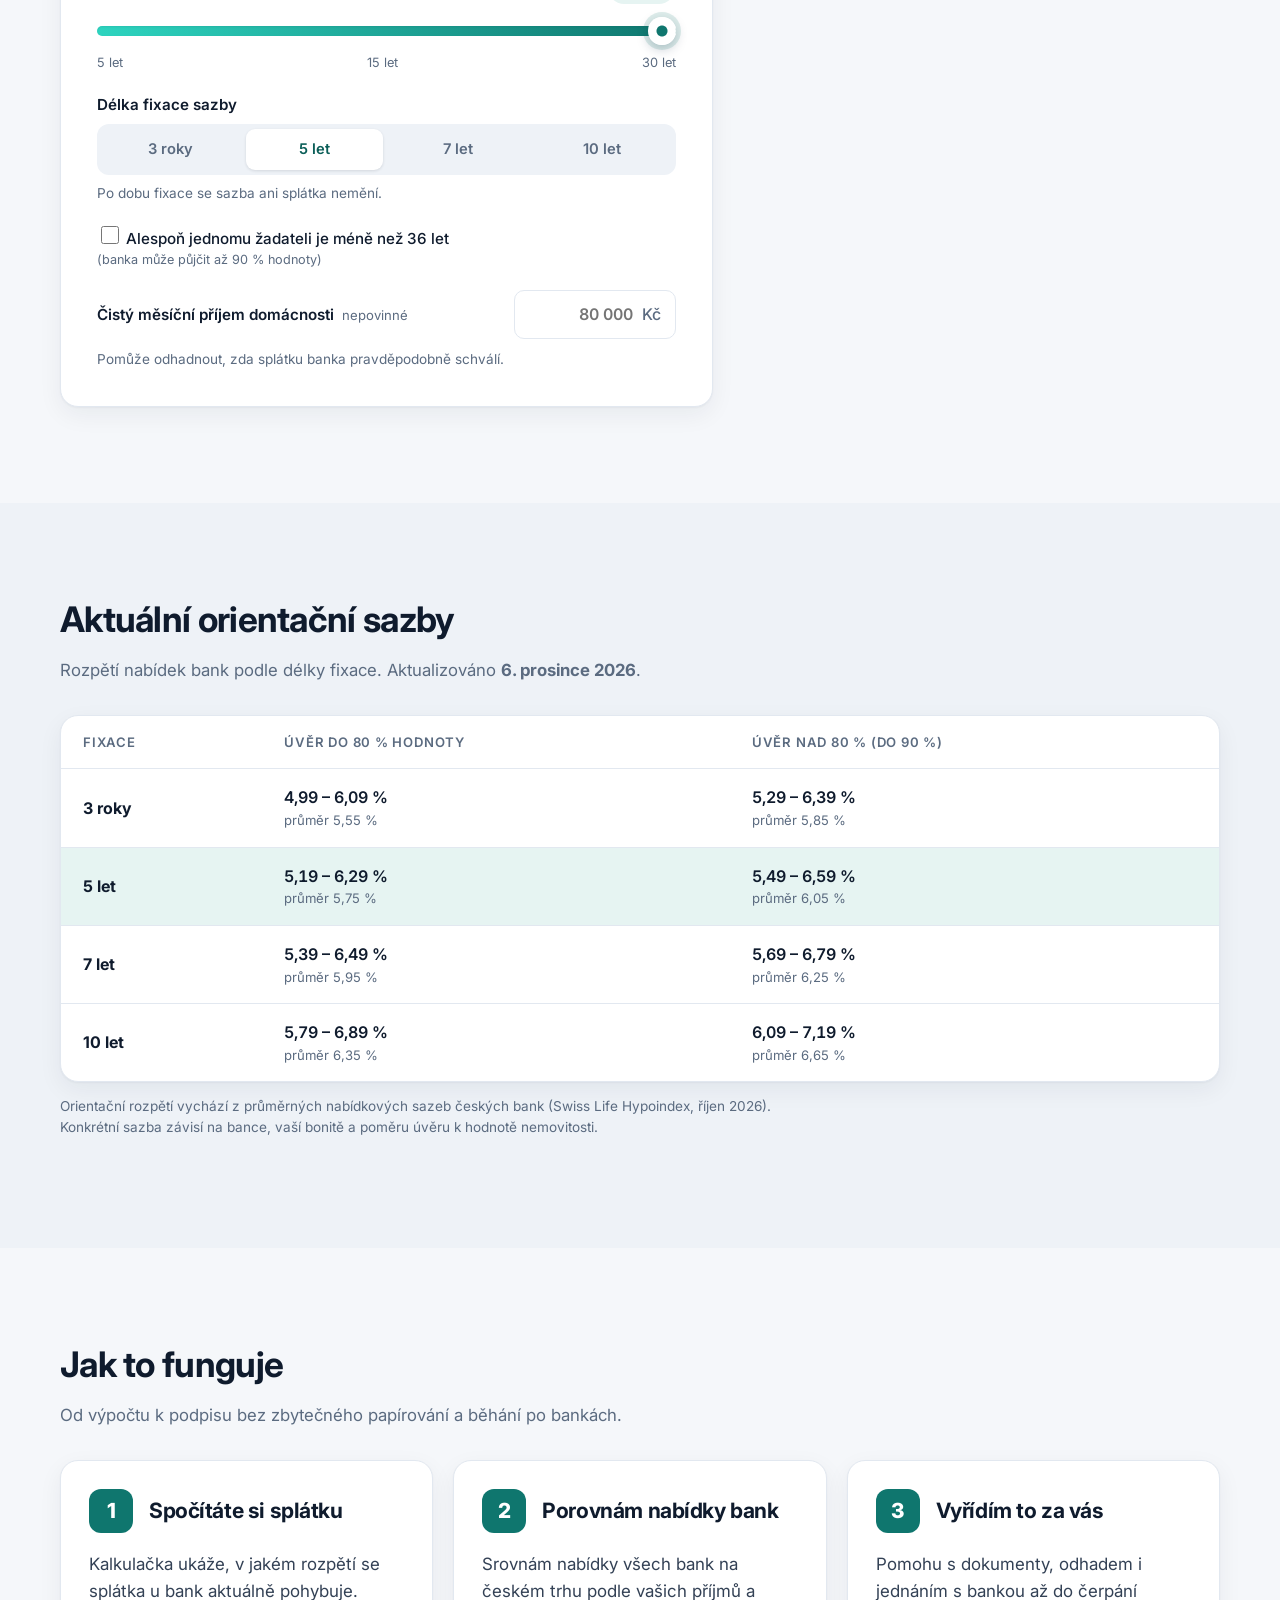
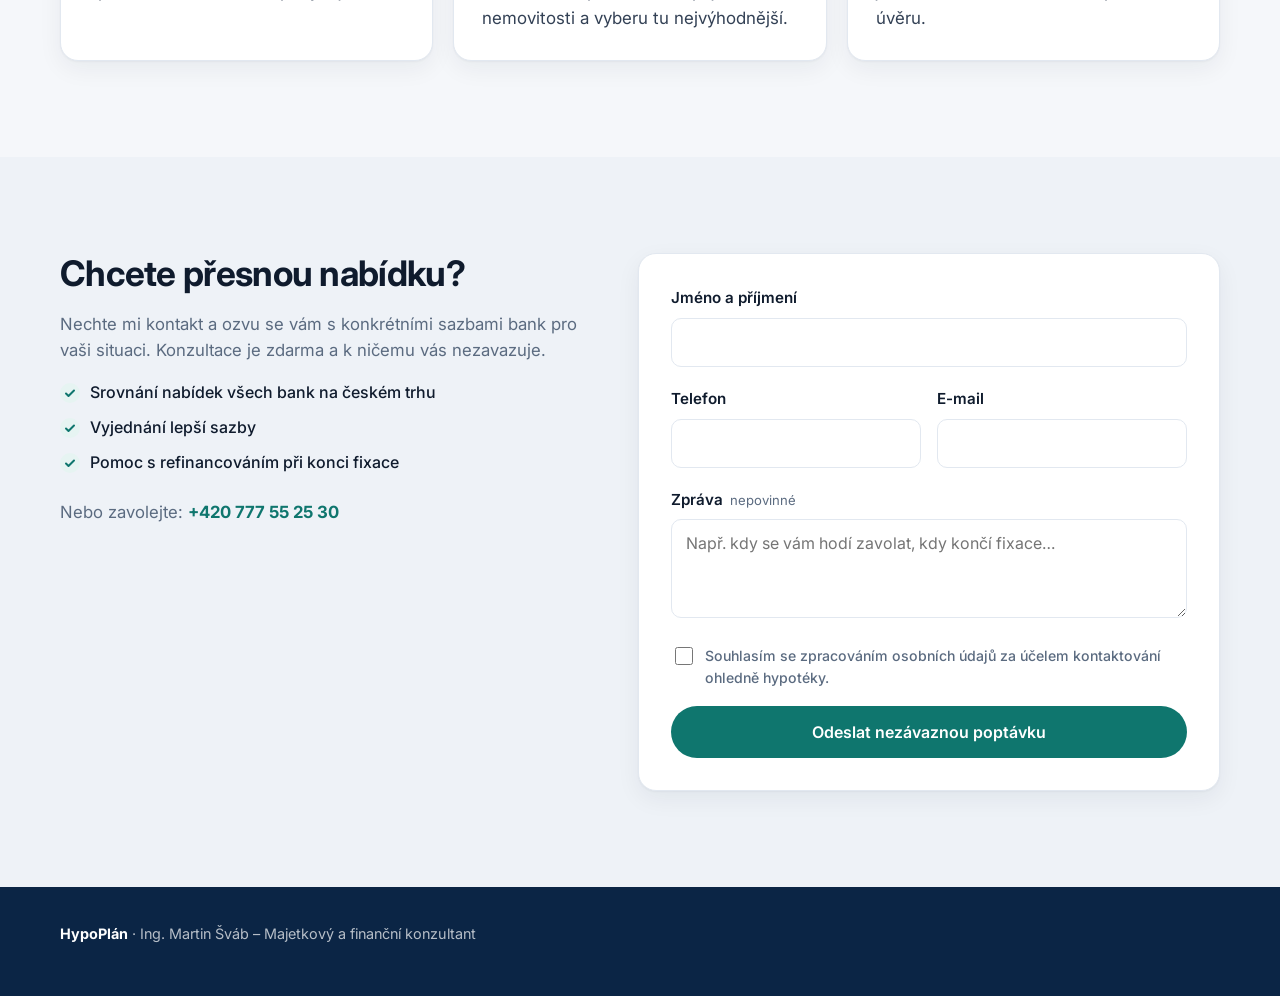
==== commit dbf954fa: "Menší domek v úvodu, kalkulačka hned pod ním, posuvníky po 100 000 Kč Co-Authored-By: Claude Opus 5." ====
--- a/index.html
+++ b/index.html
@@ -116,7 +116,7 @@
                   <label for="price">Cena nemovitosti</label>
                   <div class="money"><input id="price" type="text" inputmode="numeric" value="5 000 000" /><span>Kč</span></div>
                 </div>
-                <input type="range" id="price-range" min="500000" max="20000000" step="50000" value="5000000" aria-label="Cena nemovitosti" />
+                <input type="range" id="price-range" min="500000" max="20000000" step="100000" value="5000000" aria-label="Cena nemovitosti" />
               </div>
 
               <div class="field">
@@ -124,7 +124,7 @@
                   <label for="own">Vlastní zdroje</label>
                   <div class="money"><input id="own" type="text" inputmode="numeric" value="1 000 000" /><span>Kč</span></div>
                 </div>
-                <input type="range" id="own-range" min="0" max="10000000" step="50000" value="1000000" aria-label="Vlastní zdroje" />
+                <input type="range" id="own-range" min="0" max="10000000" step="100000" value="1000000" aria-label="Vlastní zdroje" />
                 <p class="hint">Úspory, stavební spoření, peníze od rodiny…</p>
               </div>
 
@@ -144,7 +144,7 @@
                   <label for="balance">Zbývá doplatit</label>
                   <div class="money"><input id="balance" type="text" inputmode="numeric" value="3 000 000" /><span>Kč</span></div>
                 </div>
-                <input type="range" id="balance-range" min="200000" max="15000000" step="50000" value="3000000" aria-label="Zůstatek úvěru" />
+                <input type="range" id="balance-range" min="200000" max="15000000" step="100000" value="3000000" aria-label="Zůstatek úvěru" />
               </div>
 
               <div class="field">
@@ -152,7 +152,7 @@
                   <label for="value">Hodnota nemovitosti</label>
                   <div class="money"><input id="value" type="text" inputmode="numeric" value="6 000 000" /><span>Kč</span></div>
                 </div>
-                <input type="range" id="value-range" min="500000" max="25000000" step="50000" value="6000000" aria-label="Hodnota nemovitosti" />
+                <input type="range" id="value-range" min="500000" max="25000000" step="100000" value="6000000" aria-label="Hodnota nemovitosti" />
                 <p class="hint">Stačí odhad – za kolik byste nemovitost dnes prodali.</p>
               </div>
 
--- a/styles.css
+++ b/styles.css
@@ -75,14 +75,14 @@
 .hero {
   color: var(--ink);
   background: linear-gradient(180deg, #ffffff 0%, #ffffff 55%, #f1f8f6 100%);
-  padding: clamp(48px, 8vw, 88px) 0 clamp(200px, 18vw, 250px);
+  padding: clamp(40px, 6vw, 64px) 0 clamp(130px, 12vw, 160px);
   position: relative;
   overflow: hidden;
   isolation: isolate;
 }
 .hero__scene {
-  position: absolute; inset: 0; z-index: -1;
-  width: 100%; height: 100%;
+  position: absolute; left: 0; right: 0; bottom: 0; z-index: -1;
+  width: 100%; height: clamp(200px, 22vw, 290px);
   object-fit: cover; object-position: right bottom;
   pointer-events: none; user-select: none;
 }
@@ -117,10 +117,10 @@
 .hero__card-sub { font-size: .85rem; color: var(--muted); margin-bottom: .1em; }
 .hero__card-pay { font-size: 1.25rem; font-weight: 700; margin: 0; color: var(--navy); }
 @media (max-width: 860px) {
-  .hero { padding-bottom: 270px; }
+  .hero { padding-bottom: 170px; }
   .hero__inner { grid-template-columns: 1fr; }
   .hero__card { display: none; }
-  .hero__scene { top: auto; height: 300px; }
+  .hero__scene { height: 200px; }
   .hero::after { display: none; }
 }
 
@@ -130,8 +130,8 @@
 .section--alt { background: #eef2f7; }
 .section__head { max-width: 640px; margin-bottom: 32px; }
 .section__head p { color: var(--muted); font-size: 1.05rem; }
-#kalkulacka { margin-top: -72px; padding-top: 0; }
-@media (max-width: 860px) { #kalkulacka { margin-top: -40px; } }
+/* kalkulačka začíná až pod úvodem, aby nezakrývala domek */
+#kalkulacka { padding-top: 28px; }
 #kalkulacka .section__head { position: absolute; width: 1px; height: 1px; overflow: hidden; clip: rect(0 0 0 0); white-space: nowrap; }
 
 .card { background: var(--surface); border-radius: var(--radius); box-shadow: var(--shadow); border: 1px solid var(--line); }
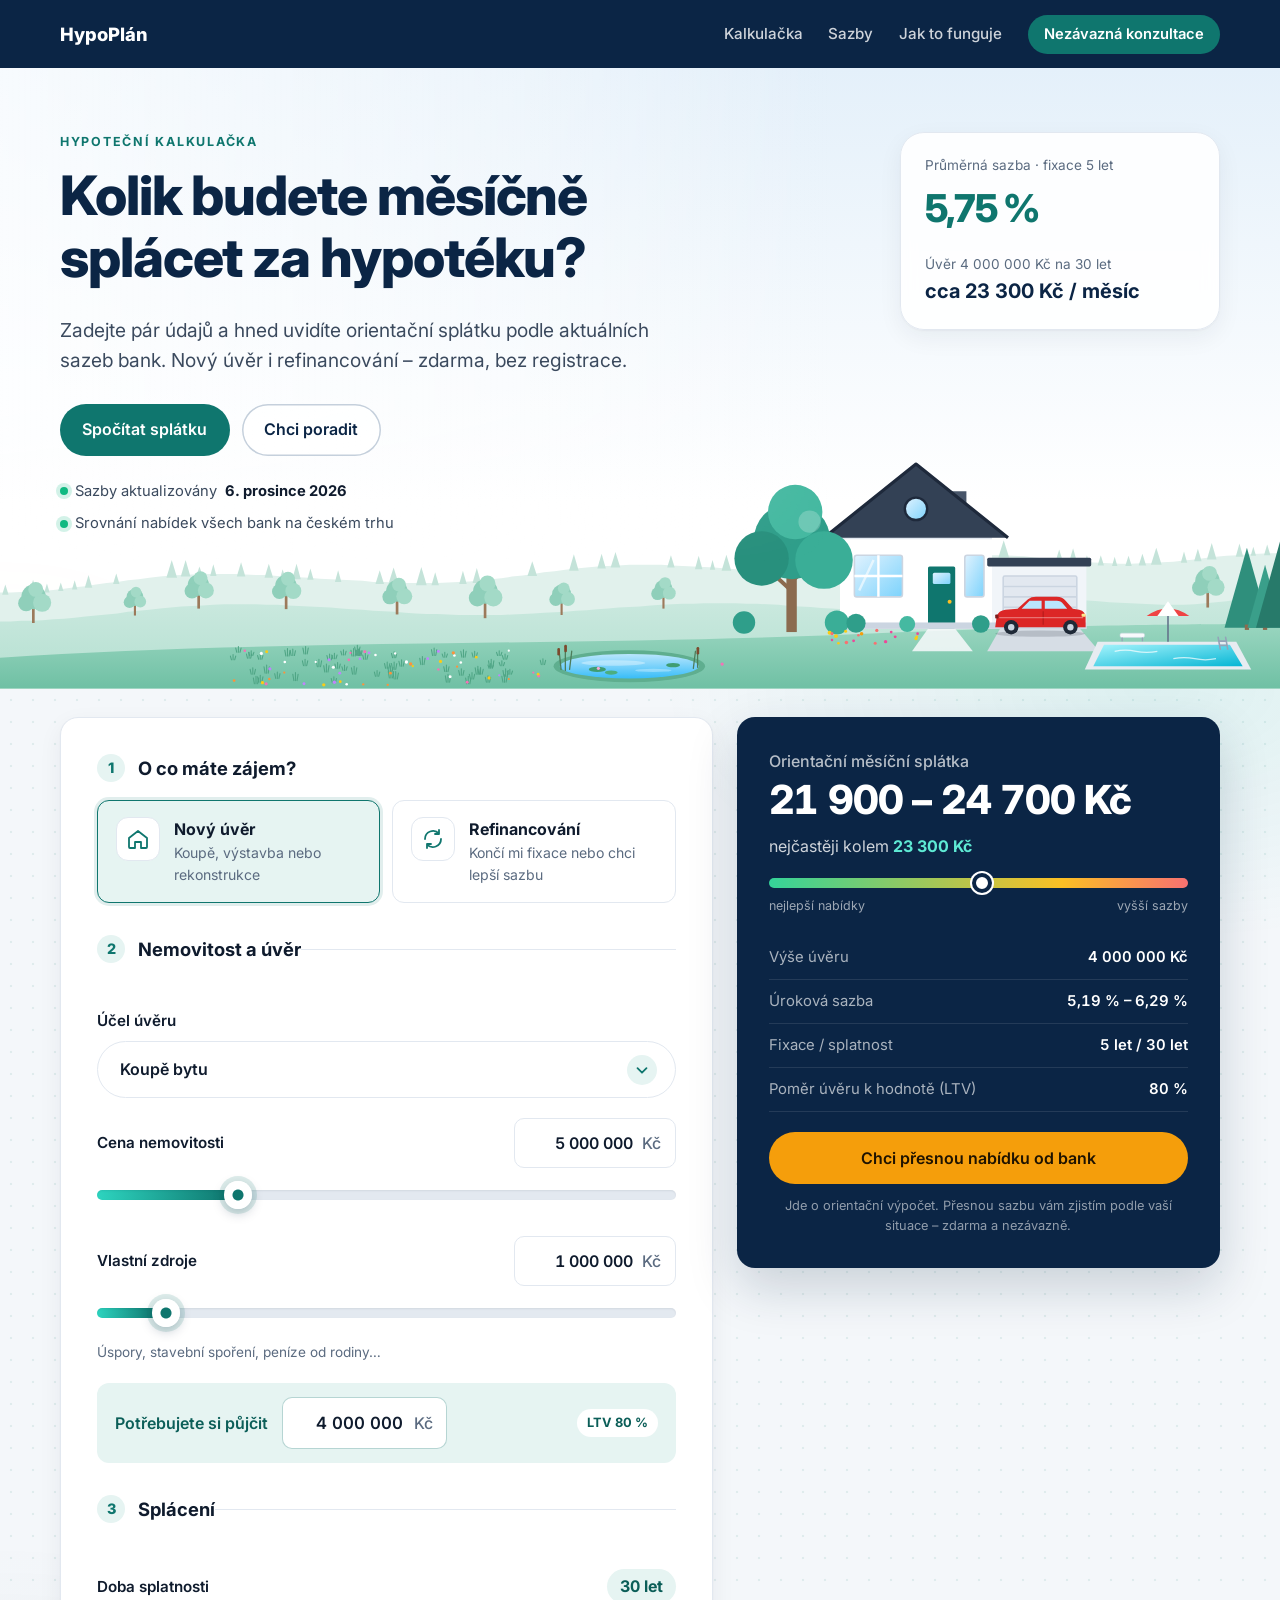
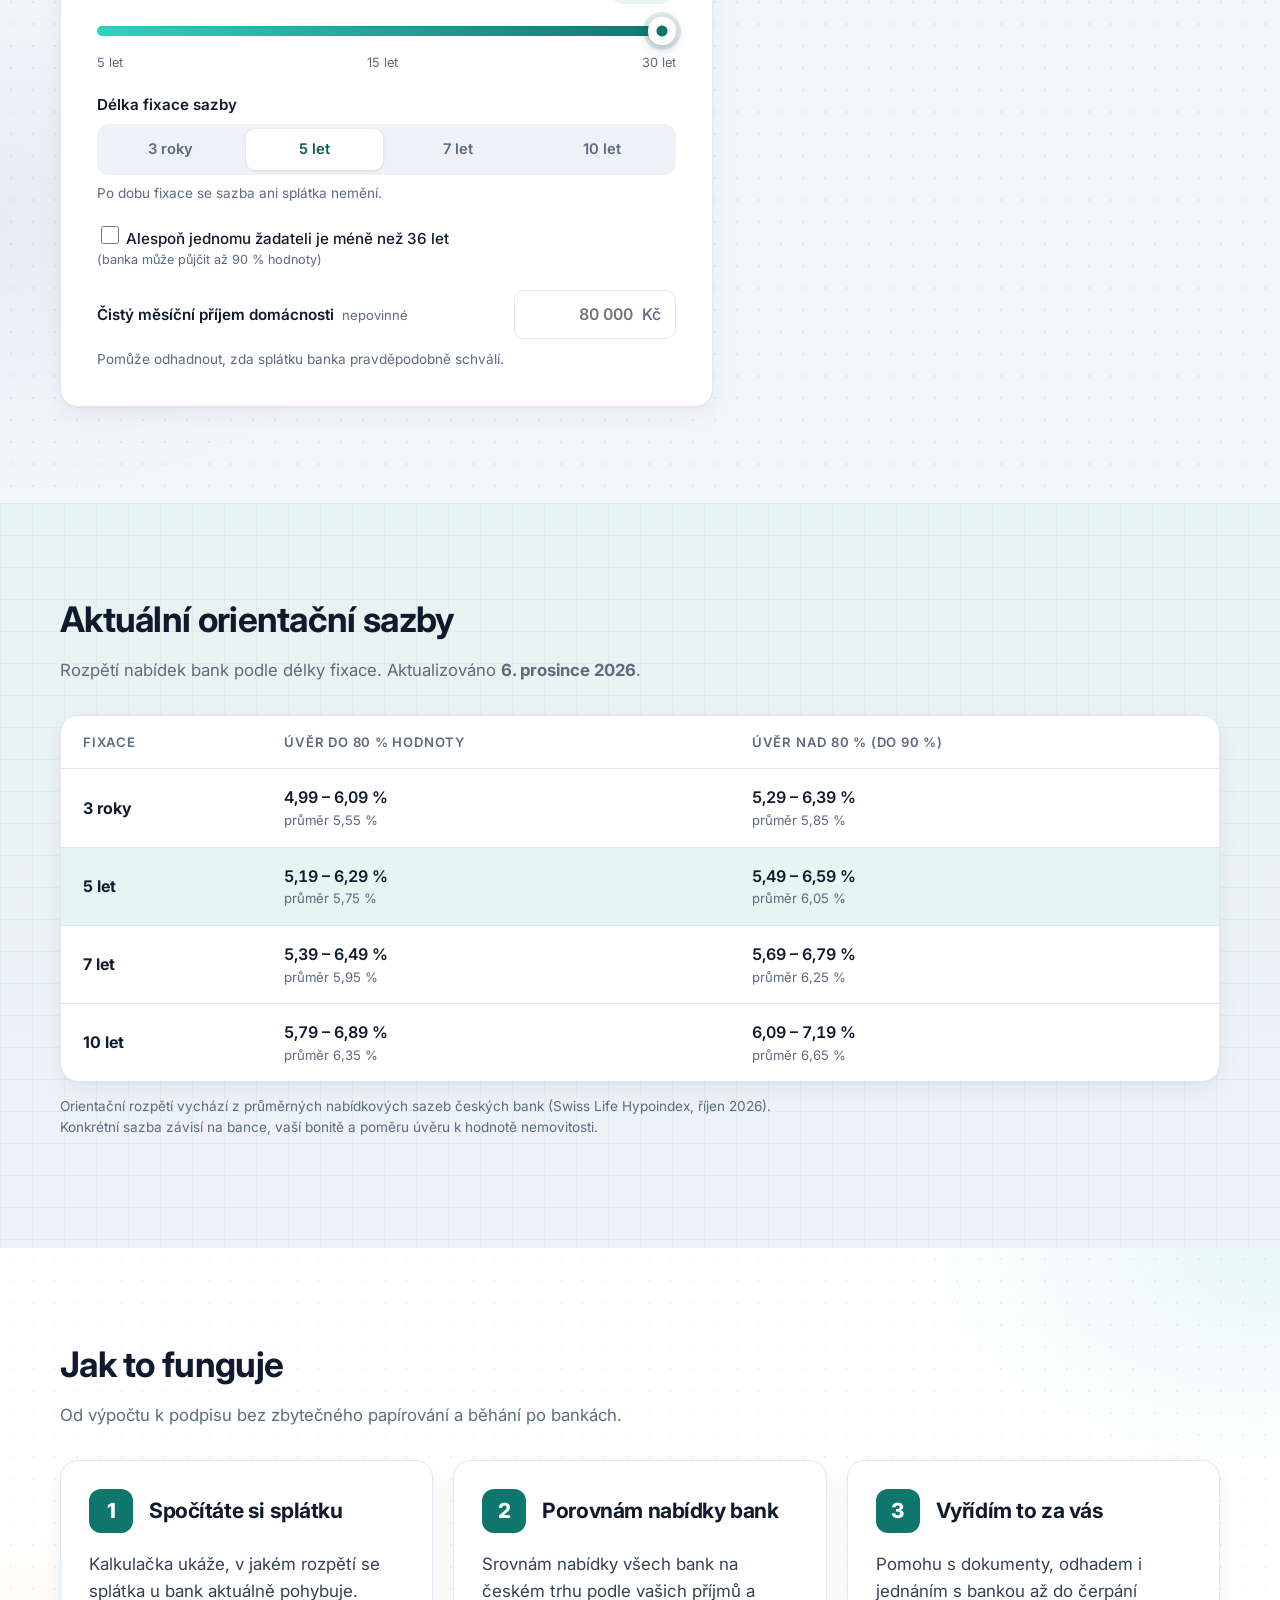
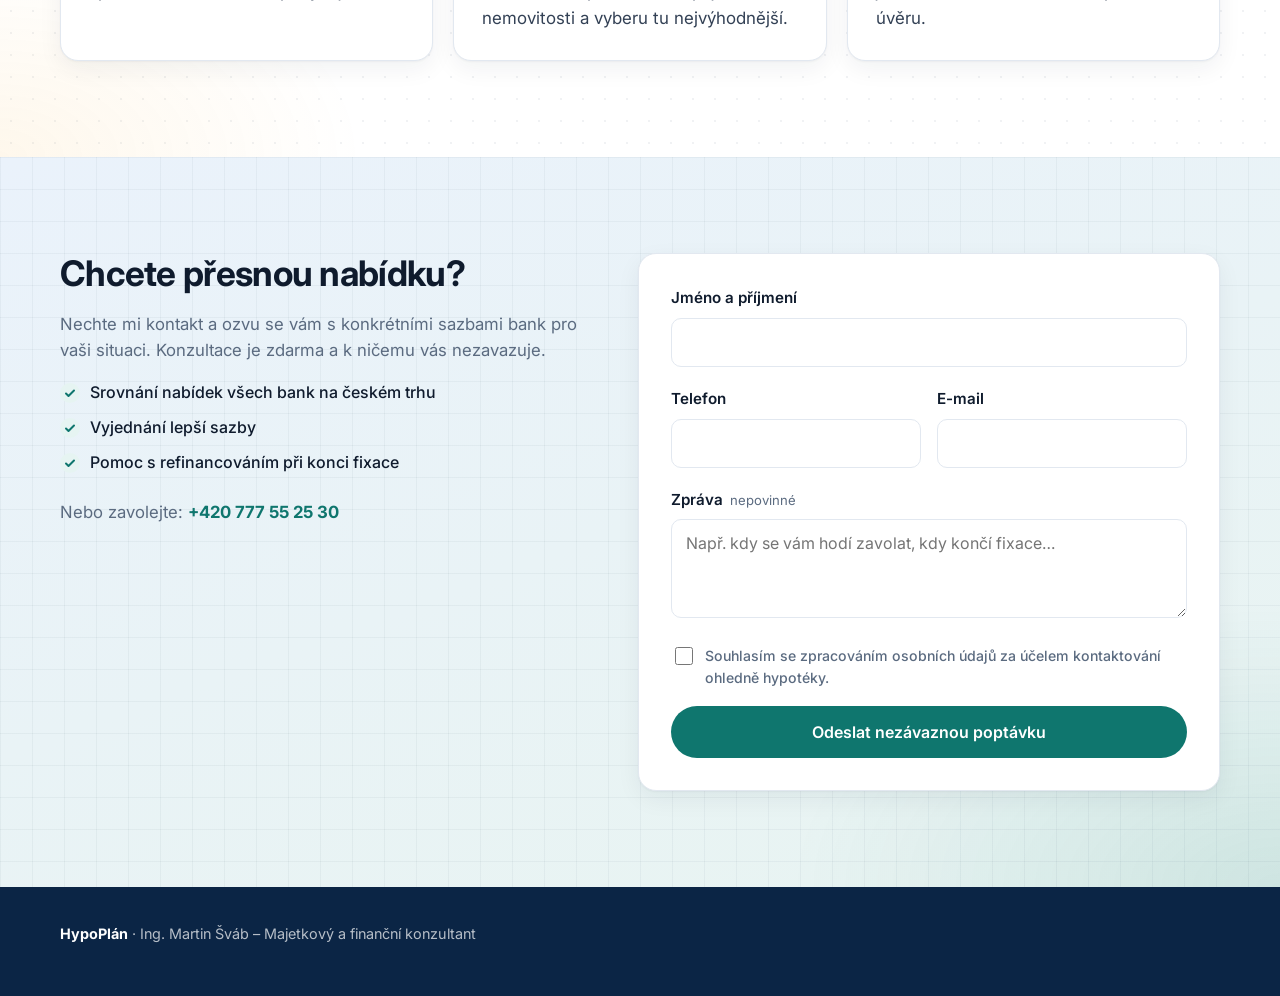
==== commit 505fc598: "Živá scéna v úvodu a jemná pozadí sekcí - větší dům s garáží, červeným autem a bazénem - louka s jez" ====
--- a/index.html
+++ b/index.html
@@ -29,7 +29,314 @@
   <main>
     <!-- HERO -->
     <section class="hero">
-      <img class="hero__scene" src="assets/domek.svg" alt="" aria-hidden="true" />
+      <div class="sky" aria-hidden="true">
+        <div class="sky__stars" data-stars></div>
+        <div class="sky__body sky__sun" data-sun><span></span></div>
+        <div class="sky__body sky__moon" data-moon></div>
+      </div>
+      <!--SCENA-->
+<svg class="hero__scene" viewBox="0 0 2400 720" preserveAspectRatio="xMaxYMax slice" aria-hidden="true" focusable="false">
+<defs>
+<linearGradient id="g-win" x1="0" y1="0" x2="1" y2="1"><stop offset="0" stop-color="#e0f2fe"/><stop offset="1" stop-color="#7dd3fc"/></linearGradient>
+<linearGradient id="g-lawn" x1="0" y1="0" x2="0" y2="1"><stop offset="0" stop-color="#9ad6c0"/><stop offset="1" stop-color="#6fc0a4"/></linearGradient>
+<linearGradient id="g-mid" x1="0" y1="0" x2="0" y2="1"><stop offset="0" stop-color="#cbe9df"/><stop offset="1" stop-color="#b3dfd0"/></linearGradient>
+<linearGradient id="g-water" x1="0" y1="0" x2="0" y2="1"><stop offset="0" stop-color="#bae6fd"/><stop offset="1" stop-color="#38bdf8"/></linearGradient>
+<linearGradient id="g-pool" x1="0" y1="0" x2="1" y2="1"><stop offset="0" stop-color="#a5f3fc"/><stop offset="1" stop-color="#06b6d4"/></linearGradient>
+</defs>
+<path d="M0 540 L0 540 L20 540 L40 539 L60 538 L80 537 L100 535 L120 533 L140 530 L160 528 L180 525 L200 522 L220 520 L240 517 L260 515 L280 512 L300 510 L320 508 L340 507 L360 506 L380 505 L400 505 L420 505 L440 505 L460 506 L480 507 L500 507 L520 509 L540 510 L560 511 L580 512 L600 514 L620 515 L640 516 L660 517 L680 518 L700 520 L720 520 L740 521 L760 522 L780 522 L800 522 L820 522 L840 521 L860 520 L880 519 L900 517 L920 515 L940 513 L960 510 L980 508 L1000 505 L1020 502 L1040 500 L1060 497 L1080 495 L1100 493 L1120 491 L1140 490 L1160 489 L1180 488 L1200 488 L1220 488 L1240 488 L1260 489 L1280 490 L1300 491 L1320 492 L1340 493 L1360 495 L1380 496 L1400 498 L1420 500 L1440 501 L1460 503 L1480 504 L1500 505 L1520 506 L1540 507 L1560 508 L1580 508 L1600 508 L1620 507 L1640 506 L1660 503 L1680 500 L1700 496 L1720 491 L1740 487 L1760 482 L1780 478 L1800 475 L1820 472 L1840 471 L1860 470 L1880 470 L1900 471 L1920 472 L1940 474 L1960 476 L1980 477 L2000 479 L2020 481 L2040 483 L2060 484 L2080 485 L2100 486 L2120 486 L2140 485 L2160 485 L2180 483 L2200 482 L2220 480 L2240 478 L2260 475 L2280 473 L2300 471 L2320 470 L2340 468 L2360 467 L2380 466 L2400 466 V720 H0Z" fill="#e1f1ec"/>
+<polygon points="4,544 10,525 16,544" fill="#c4e3d9"/>
+<polygon points="54,542 62,516 70,542" fill="#c4e3d9"/>
+<polygon points="83,540 88,523 93,540" fill="#c4e3d9"/>
+<polygon points="109,537 114,521 119,537" fill="#c4e3d9"/>
+<polygon points="135,534 140,517 145,534" fill="#c4e3d9"/>
+<polygon points="159,531 166,507 173,531" fill="#c4e3d9"/>
+<polygon points="212,524 218,504 224,524" fill="#c4e3d9"/>
+<polygon points="312,512 322,479 332,512" fill="#c4e3d9"/>
+<polygon points="339,510 348,479 357,510" fill="#c4e3d9"/>
+<polygon points="368,509 374,491 380,509" fill="#c4e3d9"/>
+<polygon points="394,509 400,487 406,509" fill="#c4e3d9"/>
+<polygon points="444,510 452,483 460,510" fill="#c4e3d9"/>
+<polygon points="496,512 504,486 512,512" fill="#c4e3d9"/>
+<polygon points="525,513 530,496 535,513" fill="#c4e3d9"/>
+<polygon points="548,515 556,486 564,515" fill="#c4e3d9"/>
+<polygon points="576,516 582,495 588,516" fill="#c4e3d9"/>
+<polygon points="628,520 634,498 640,520" fill="#c4e3d9"/>
+<polygon points="704,524 712,498 720,524" fill="#c4e3d9"/>
+<polygon points="728,525 738,493 748,525" fill="#c4e3d9"/>
+<polygon points="780,526 790,492 800,526" fill="#c4e3d9"/>
+<polygon points="809,526 816,502 823,526" fill="#c4e3d9"/>
+<polygon points="861,524 868,499 875,524" fill="#c4e3d9"/>
+<polygon points="886,522 894,494 902,522" fill="#c4e3d9"/>
+<polygon points="989,509 998,481 1007,509" fill="#c4e3d9"/>
+<polygon points="1067,499 1076,468 1085,499" fill="#c4e3d9"/>
+<polygon points="1120,495 1128,467 1136,495" fill="#c4e3d9"/>
+<polygon points="1145,493 1154,464 1163,493" fill="#c4e3d9"/>
+<polygon points="1251,493 1258,470 1265,493" fill="#c4e3d9"/>
+<polygon points="1303,496 1310,471 1317,496" fill="#c4e3d9"/>
+<polygon points="1331,497 1336,479 1341,497" fill="#c4e3d9"/>
+<polygon points="1353,499 1362,469 1371,499" fill="#c4e3d9"/>
+<polygon points="1382,501 1388,481 1394,501" fill="#c4e3d9"/>
+<polygon points="1404,503 1414,471 1424,503" fill="#c4e3d9"/>
+<polygon points="1433,505 1440,481 1447,505" fill="#c4e3d9"/>
+<polygon points="1456,507 1466,475 1476,507" fill="#c4e3d9"/>
+<polygon points="1537,511 1544,488 1551,511" fill="#c4e3d9"/>
+<polygon points="1560,512 1570,480 1580,512" fill="#c4e3d9"/>
+<polygon points="1616,511 1622,492 1628,511" fill="#c4e3d9"/>
+<polygon points="1642,509 1648,489 1654,509" fill="#c4e3d9"/>
+<polygon points="1666,505 1674,478 1682,505" fill="#c4e3d9"/>
+<polygon points="1695,500 1700,484 1705,500" fill="#c4e3d9"/>
+<polygon points="1719,494 1726,471 1733,494" fill="#c4e3d9"/>
+<polygon points="1822,475 1830,448 1838,475" fill="#c4e3d9"/>
+<polygon points="1872,474 1882,442 1892,474" fill="#c4e3d9"/>
+<polygon points="1979,482 1986,459 1993,482" fill="#c4e3d9"/>
+<polygon points="2004,485 2012,457 2020,485" fill="#c4e3d9"/>
+<polygon points="2033,487 2038,470 2043,487" fill="#c4e3d9"/>
+<polygon points="2058,489 2064,470 2070,489" fill="#c4e3d9"/>
+<polygon points="2085,490 2090,473 2095,490" fill="#c4e3d9"/>
+<polygon points="2110,490 2116,471 2122,490" fill="#c4e3d9"/>
+<polygon points="2135,489 2142,467 2149,489" fill="#c4e3d9"/>
+<polygon points="2158,488 2168,456 2178,488" fill="#c4e3d9"/>
+<polygon points="2214,484 2220,463 2226,484" fill="#c4e3d9"/>
+<polygon points="2239,481 2246,458 2253,481" fill="#c4e3d9"/>
+<polygon points="2263,478 2272,447 2281,478" fill="#c4e3d9"/>
+<polygon points="2317,473 2324,448 2331,473" fill="#c4e3d9"/>
+<polygon points="2345,471 2350,454 2355,471" fill="#c4e3d9"/>
+<polygon points="2370,470 2376,450 2382,470" fill="#c4e3d9"/>
+<path d="M0 594 L0 594 L20 594 L40 593 L60 593 L80 592 L100 590 L120 589 L140 587 L160 585 L180 583 L200 581 L220 579 L240 576 L260 574 L280 572 L300 570 L320 568 L340 566 L360 565 L380 564 L400 563 L420 562 L440 562 L460 562 L480 562 L500 563 L520 563 L540 564 L560 565 L580 566 L600 567 L620 568 L640 570 L660 571 L680 572 L700 574 L720 575 L740 576 L760 578 L780 579 L800 580 L820 580 L840 581 L860 582 L880 582 L900 582 L920 582 L940 582 L960 581 L980 580 L1000 579 L1020 578 L1040 577 L1060 576 L1080 574 L1100 573 L1120 571 L1140 570 L1160 568 L1180 567 L1200 566 L1220 564 L1240 563 L1260 562 L1280 561 L1300 561 L1320 560 L1340 560 L1360 560 L1380 560 L1400 561 L1420 561 L1440 562 L1460 563 L1480 565 L1500 566 L1520 567 L1540 569 L1560 570 L1580 571 L1600 572 L1620 573 L1640 574 L1660 575 L1680 575 L1700 575 L1720 575 L1740 574 L1760 572 L1780 570 L1800 568 L1820 565 L1840 562 L1860 559 L1880 557 L1900 555 L1920 553 L1940 552 L1960 552 L1980 552 L2000 553 L2020 554 L2040 555 L2060 556 L2080 558 L2100 559 L2120 560 L2140 561 L2160 562 L2180 563 L2200 563 L2220 563 L2240 562 L2260 560 L2280 558 L2300 556 L2320 553 L2340 551 L2360 549 L2380 548 L2400 548 V720 H0Z" fill="url(#g-mid)"/>
+<g><rect x="60" y="558" width="5" height="39" fill="#9c7a5b"/><circle cx="63" cy="548" r="23" fill="#8fcfba"/><circle cx="49" cy="560" r="15" fill="#8fcfba"/><circle cx="79" cy="559" r="17" fill="#a3dac7"/><circle cx="67" cy="534" r="14" fill="#a3dac7"/></g>
+<g><rect x="251" y="556" width="4" height="27" fill="#9c7a5b"/><circle cx="253" cy="549" r="16" fill="#8fcfba"/><circle cx="243" cy="558" r="11" fill="#8fcfba"/><circle cx="263" cy="557" r="11" fill="#a3dac7"/><circle cx="255" cy="539" r="10" fill="#a3dac7"/></g>
+<g><rect x="370" y="535" width="5" height="35" fill="#9c7a5b"/><circle cx="372" cy="526" r="20" fill="#8fcfba"/><circle cx="360" cy="537" r="14" fill="#8fcfba"/><circle cx="386" cy="536" r="15" fill="#a3dac7"/><circle cx="376" cy="513" r="13" fill="#a3dac7"/></g>
+<g><rect x="534" y="536" width="5" height="35" fill="#9c7a5b"/><circle cx="536" cy="527" r="20" fill="#8fcfba"/><circle cx="524" cy="538" r="14" fill="#8fcfba"/><circle cx="550" cy="537" r="15" fill="#a3dac7"/><circle cx="540" cy="514" r="13" fill="#a3dac7"/></g>
+<g><rect x="742" y="546" width="5" height="35" fill="#9c7a5b"/><circle cx="744" cy="537" r="20" fill="#8fcfba"/><circle cx="731" cy="548" r="14" fill="#8fcfba"/><circle cx="758" cy="547" r="15" fill="#a3dac7"/><circle cx="748" cy="525" r="13" fill="#a3dac7"/></g>
+<g><rect x="907" y="548" width="5" height="40" fill="#9c7a5b"/><circle cx="910" cy="538" r="23" fill="#8fcfba"/><circle cx="895" cy="550" r="16" fill="#8fcfba"/><circle cx="925" cy="549" r="17" fill="#a3dac7"/><circle cx="914" cy="523" r="15" fill="#a3dac7"/></g>
+<g><rect x="1051" y="551" width="4" height="31" fill="#9c7a5b"/><circle cx="1053" cy="543" r="18" fill="#8fcfba"/><circle cx="1042" cy="553" r="12" fill="#8fcfba"/><circle cx="1065" cy="552" r="13" fill="#a3dac7"/><circle cx="1057" cy="532" r="11" fill="#a3dac7"/></g>
+<g><rect x="1242" y="541" width="4" height="29" fill="#9c7a5b"/><circle cx="1244" cy="533" r="17" fill="#8fcfba"/><circle cx="1233" cy="542" r="12" fill="#8fcfba"/><circle cx="1255" cy="541" r="12" fill="#a3dac7"/><circle cx="1247" cy="522" r="11" fill="#a3dac7"/></g>
+<g><rect x="1652" y="545" width="5" height="35" fill="#9c7a5b"/><circle cx="1654" cy="536" r="20" fill="#8fcfba"/><circle cx="1641" cy="547" r="14" fill="#8fcfba"/><circle cx="1668" cy="546" r="15" fill="#a3dac7"/><circle cx="1658" cy="523" r="13" fill="#a3dac7"/></g>
+<g><rect x="1764" y="544" width="4" height="32" fill="#9c7a5b"/><circle cx="1766" cy="536" r="18" fill="#8fcfba"/><circle cx="1755" cy="546" r="12" fill="#8fcfba"/><circle cx="1779" cy="545" r="13" fill="#a3dac7"/><circle cx="1769" cy="524" r="12" fill="#a3dac7"/></g>
+<g><rect x="2262" y="529" width="5" height="39" fill="#9c7a5b"/><circle cx="2264" cy="518" r="23" fill="#8fcfba"/><circle cx="2250" cy="531" r="15" fill="#8fcfba"/><circle cx="2280" cy="530" r="16" fill="#a3dac7"/><circle cx="2268" cy="504" r="14" fill="#a3dac7"/></g>
+<path d="M0 662 C 500 628 1100 640 1600 618 S 2280 600 2400 598 V720 H0Z" fill="url(#g-lawn)"/>
+<path d="M630 682 L628 674 M633 682 L633 671 M636 682 L638 674" stroke="#4fa585" stroke-width="2" stroke-linecap="round" fill="none"/>
+<path d="M444 652 L442 644 M447 652 L447 641 M450 652 L452 644" stroke="#4fa585" stroke-width="2" stroke-linecap="round" fill="none"/>
+<path d="M661 693 L659 681 M664 693 L664 678 M667 693 L669 681" stroke="#4fa585" stroke-width="2" stroke-linecap="round" fill="none"/>
+<path d="M837 708 L835 696 M840 708 L840 693 M843 708 L845 696" stroke="#4fa585" stroke-width="2" stroke-linecap="round" fill="none"/>
+<path d="M624 664 L622 657 M627 664 L627 654 M630 664 L632 657" stroke="#4fa585" stroke-width="2" stroke-linecap="round" fill="none"/>
+<path d="M609 689 L607 677 M612 689 L612 674 M615 689 L617 677" stroke="#4fa585" stroke-width="2" stroke-linecap="round" fill="none"/>
+<path d="M497 691 L495 679 M500 691 L500 676 M503 691 L505 679" stroke="#4fa585" stroke-width="2" stroke-linecap="round" fill="none"/>
+<path d="M866 661 L864 650 M869 661 L869 647 M872 661 L874 650" stroke="#4fa585" stroke-width="2" stroke-linecap="round" fill="none"/>
+<path d="M730 700 L728 688 M733 700 L733 685 M736 700 L738 688" stroke="#4fa585" stroke-width="2" stroke-linecap="round" fill="none"/>
+<path d="M789 675 L787 663 M792 675 L792 660 M795 675 L797 663" stroke="#4fa585" stroke-width="2" stroke-linecap="round" fill="none"/>
+<path d="M536 659 L534 648 M539 659 L539 645 M542 659 L544 648" stroke="#4fa585" stroke-width="2" stroke-linecap="round" fill="none"/>
+<path d="M933 658 L931 652 M936 658 L936 649 M939 658 L941 652" stroke="#4fa585" stroke-width="2" stroke-linecap="round" fill="none"/>
+<path d="M912 708 L910 699 M915 708 L915 696 M918 708 L920 699" stroke="#4fa585" stroke-width="2" stroke-linecap="round" fill="none"/>
+<path d="M615 666 L613 658 M618 666 L618 655 M621 666 L623 658" stroke="#4fa585" stroke-width="2" stroke-linecap="round" fill="none"/>
+<path d="M643 686 L641 679 M646 686 L646 676 M649 686 L651 679" stroke="#4fa585" stroke-width="2" stroke-linecap="round" fill="none"/>
+<path d="M811 658 L809 647 M814 658 L814 644 M817 658 L819 647" stroke="#4fa585" stroke-width="2" stroke-linecap="round" fill="none"/>
+<path d="M750 678 L748 669 M753 678 L753 666 M756 678 L758 669" stroke="#4fa585" stroke-width="2" stroke-linecap="round" fill="none"/>
+<path d="M917 682 L915 676 M920 682 L920 673 M923 682 L925 676" stroke="#4fa585" stroke-width="2" stroke-linecap="round" fill="none"/>
+<path d="M831 661 L829 655 M834 661 L834 652 M837 661 L839 655" stroke="#4fa585" stroke-width="2" stroke-linecap="round" fill="none"/>
+<path d="M862 695 L860 686 M865 695 L865 683 M868 695 L870 686" stroke="#4fa585" stroke-width="2" stroke-linecap="round" fill="none"/>
+<path d="M723 682 L721 673 M726 682 L726 670 M729 682 L731 673" stroke="#4fa585" stroke-width="2" stroke-linecap="round" fill="none"/>
+<path d="M944 665 L942 658 M947 665 L947 655 M950 665 L952 658" stroke="#4fa585" stroke-width="2" stroke-linecap="round" fill="none"/>
+<path d="M945 697 L943 686 M948 697 L948 683 M951 697 L953 686" stroke="#4fa585" stroke-width="2" stroke-linecap="round" fill="none"/>
+<path d="M834 688 L832 679 M837 688 L837 676 M840 688 L842 679" stroke="#4fa585" stroke-width="2" stroke-linecap="round" fill="none"/>
+<path d="M898 693 L896 684 M901 693 L901 681 M904 693 L906 684" stroke="#4fa585" stroke-width="2" stroke-linecap="round" fill="none"/>
+<path d="M918 680 L916 668 M921 680 L921 665 M924 680 L926 668" stroke="#4fa585" stroke-width="2" stroke-linecap="round" fill="none"/>
+<path d="M943 708 L941 697 M946 708 L946 694 M949 708 L951 697" stroke="#4fa585" stroke-width="2" stroke-linecap="round" fill="none"/>
+<path d="M546 658 L544 649 M549 658 L549 646 M552 658 L554 649" stroke="#4fa585" stroke-width="2" stroke-linecap="round" fill="none"/>
+<path d="M485 665 L483 658 M488 665 L488 655 M491 665 L493 658" stroke="#4fa585" stroke-width="2" stroke-linecap="round" fill="none"/>
+<path d="M551 705 L549 693 M554 705 L554 690 M557 705 L559 693" stroke="#4fa585" stroke-width="2" stroke-linecap="round" fill="none"/>
+<path d="M623 709 L621 701 M626 709 L626 698 M629 709 L631 701" stroke="#4fa585" stroke-width="2" stroke-linecap="round" fill="none"/>
+<path d="M875 711 L873 700 M878 711 L878 697 M881 711 L883 700" stroke="#4fa585" stroke-width="2" stroke-linecap="round" fill="none"/>
+<path d="M569 677 L567 668 M572 677 L572 665 M575 677 L577 668" stroke="#4fa585" stroke-width="2" stroke-linecap="round" fill="none"/>
+<path d="M736 662 L734 654 M739 662 L739 651 M742 662 L744 654" stroke="#4fa585" stroke-width="2" stroke-linecap="round" fill="none"/>
+<path d="M938 677 L936 671 M941 677 L941 668 M944 677 L946 671" stroke="#4fa585" stroke-width="2" stroke-linecap="round" fill="none"/>
+<path d="M729 689 L727 680 M732 689 L732 677 M735 689 L737 680" stroke="#4fa585" stroke-width="2" stroke-linecap="round" fill="none"/>
+<path d="M477 711 L475 700 M480 711 L480 697 M483 711 L485 700" stroke="#4fa585" stroke-width="2" stroke-linecap="round" fill="none"/>
+<path d="M667 652 L665 642 M670 652 L670 639 M673 652 L675 642" stroke="#4fa585" stroke-width="2" stroke-linecap="round" fill="none"/>
+<path d="M671 658 L669 649 M674 658 L674 646 M677 658 L679 649" stroke="#4fa585" stroke-width="2" stroke-linecap="round" fill="none"/>
+<path d="M660 659 L658 648 M663 659 L663 645 M666 659 L668 648" stroke="#4fa585" stroke-width="2" stroke-linecap="round" fill="none"/>
+<path d="M953 693 L951 687 M956 693 L956 684 M959 693 L961 687" stroke="#4fa585" stroke-width="2" stroke-linecap="round" fill="none"/>
+<path d="M471 693 L469 684 M474 693 L474 681 M477 693 L479 684" stroke="#4fa585" stroke-width="2" stroke-linecap="round" fill="none"/>
+<path d="M485 708 L483 698 M488 708 L488 695 M491 708 L493 698" stroke="#4fa585" stroke-width="2" stroke-linecap="round" fill="none"/>
+<path d="M736 684 L734 673 M739 684 L739 670 M742 684 L744 673" stroke="#4fa585" stroke-width="2" stroke-linecap="round" fill="none"/>
+<path d="M669 658 L667 649 M672 658 L672 646 M675 658 L677 649" stroke="#4fa585" stroke-width="2" stroke-linecap="round" fill="none"/>
+<path d="M641 657 L639 650 M644 657 L644 647 M647 657 L649 650" stroke="#4fa585" stroke-width="2" stroke-linecap="round" fill="none"/>
+<path d="M464 663 L462 655 M467 663 L467 652 M470 663 L472 655" stroke="#4fa585" stroke-width="2" stroke-linecap="round" fill="none"/>
+<path d="M704 697 L702 689 M707 697 L707 686 M710 697 L712 689" stroke="#4fa585" stroke-width="2" stroke-linecap="round" fill="none"/>
+<path d="M887 661 L885 653 M890 661 L890 650 M893 661 L895 653" stroke="#4fa585" stroke-width="2" stroke-linecap="round" fill="none"/>
+<path d="M434 666 L432 659 M437 666 L437 656 M440 666 L442 659" stroke="#4fa585" stroke-width="2" stroke-linecap="round" fill="none"/>
+<path d="M595 679 L593 668 M598 679 L598 665 M601 679 L603 668" stroke="#4fa585" stroke-width="2" stroke-linecap="round" fill="none"/>
+<path d="M517 701 L515 692 M520 701 L520 689 M523 701 L525 692" stroke="#4fa585" stroke-width="2" stroke-linecap="round" fill="none"/>
+<path d="M882 702 L880 693 M885 702 L885 690 M888 702 L890 693" stroke="#4fa585" stroke-width="2" stroke-linecap="round" fill="none"/>
+<path d="M893 693 L891 681 M896 693 L896 678 M899 693 L901 681" stroke="#4fa585" stroke-width="2" stroke-linecap="round" fill="none"/>
+<path d="M739 702 L737 691 M742 702 L742 688 M745 702 L747 691" stroke="#4fa585" stroke-width="2" stroke-linecap="round" fill="none"/>
+<path d="M1015 675 L1013 667 M1018 675 L1018 664 M1021 675 L1023 667" stroke="#4fa585" stroke-width="2" stroke-linecap="round" fill="none"/>
+<path d="M468 658 L466 652 M471 658 L471 649 M474 658 L476 652" stroke="#4fa585" stroke-width="2" stroke-linecap="round" fill="none"/>
+<path d="M570 655 L568 644 M573 655 L573 641 M576 655 L578 644" stroke="#4fa585" stroke-width="2" stroke-linecap="round" fill="none"/>
+<path d="M682 665 L680 657 M685 665 L685 654 M688 665 L690 657" stroke="#4fa585" stroke-width="2" stroke-linecap="round" fill="none"/>
+<circle cx="852" cy="658" r="2.5" fill="#ffffff"/>
+<circle cx="762" cy="670" r="3.2" fill="#ffffff"/>
+<circle cx="650" cy="712" r="2.4" fill="#ffffff"/>
+<circle cx="592" cy="670" r="2.1" fill="#ffffff"/>
+<circle cx="893" cy="661" r="2.6" fill="#facc15"/>
+<circle cx="505" cy="702" r="2.2" fill="#fb923c"/>
+<circle cx="459" cy="649" r="2.4" fill="#f472b6"/>
+<circle cx="499" cy="711" r="3.0" fill="#f472b6"/>
+<circle cx="727" cy="713" r="2.2" fill="#fb923c"/>
+<circle cx="1010" cy="696" r="3.0" fill="#f472b6"/>
+<circle cx="954" cy="702" r="2.0" fill="#fb923c"/>
+<circle cx="500" cy="651" r="2.8" fill="#facc15"/>
+<circle cx="774" cy="678" r="2.1" fill="#facc15"/>
+<circle cx="1009" cy="693" r="2.6" fill="#facc15"/>
+<circle cx="850" cy="653" r="3.1" fill="#fb923c"/>
+<circle cx="506" cy="683" r="2.9" fill="#c084fc"/>
+<circle cx="657" cy="653" r="2.3" fill="#f472b6"/>
+<circle cx="637" cy="691" r="2.6" fill="#c084fc"/>
+<circle cx="492" cy="708" r="2.3" fill="#facc15"/>
+<circle cx="1000" cy="690" r="2.1" fill="#f472b6"/>
+<circle cx="732" cy="691" r="2.8" fill="#fb923c"/>
+<circle cx="954" cy="649" r="2.1" fill="#ffffff"/>
+<circle cx="625" cy="680" r="2.9" fill="#ffffff"/>
+<circle cx="857" cy="679" r="2.1" fill="#fb923c"/>
+<circle cx="607" cy="713" r="3.1" fill="#facc15"/>
+<circle cx="692" cy="653" r="2.6" fill="#c084fc"/>
+<circle cx="1354" cy="674" r="3.1" fill="#f472b6"/>
+<circle cx="490" cy="654" r="2.9" fill="#ffffff"/>
+<circle cx="638" cy="707" r="2.6" fill="#facc15"/>
+<circle cx="570" cy="711" r="2.8" fill="#c084fc"/>
+<circle cx="704" cy="657" r="2.4" fill="#ffffff"/>
+<circle cx="534" cy="670" r="2.4" fill="#ffffff"/>
+<circle cx="770" cy="674" r="3.2" fill="#fb923c"/>
+<circle cx="492" cy="709" r="2.9" fill="#facc15"/>
+<circle cx="684" cy="651" r="2.8" fill="#f472b6"/>
+<circle cx="654" cy="666" r="2.6" fill="#f472b6"/>
+<circle cx="822" cy="650" r="2.9" fill="#c084fc"/>
+<circle cx="936" cy="695" r="2.1" fill="#c084fc"/>
+<circle cx="844" cy="698" r="2.8" fill="#ffffff"/>
+<circle cx="876" cy="708" r="2.7" fill="#f472b6"/>
+<circle cx="864" cy="671" r="2.4" fill="#ffffff"/>
+<circle cx="802" cy="664" r="2.6" fill="#c084fc"/>
+<circle cx="533" cy="690" r="2.1" fill="#fb923c"/>
+<circle cx="627" cy="708" r="3.2" fill="#c084fc"/>
+<circle cx="822" cy="684" r="2.3" fill="#f472b6"/>
+<circle cx="741" cy="654" r="2.3" fill="#ffffff"/>
+<circle cx="439" cy="705" r="2.5" fill="#fb923c"/>
+<circle cx="617" cy="666" r="2.9" fill="#c084fc"/>
+<circle cx="681" cy="712" r="2.2" fill="#fb923c"/>
+<circle cx="917" cy="700" r="3.0" fill="#facc15"/>
+<circle cx="675" cy="664" r="2.5" fill="#c084fc"/>
+<circle cx="826" cy="669" r="3.0" fill="#facc15"/>
+<polygon points="2296,606 2338,456 2380,606" fill="#2f8f7c"/><rect x="2334" y="600" width="8" height="10" fill="#8b6b4f"/>
+<polygon points="2339,606 2372,488 2405,606" fill="#3a9f8a"/><rect x="2368" y="600" width="8" height="10" fill="#8b6b4f"/>
+<polygon points="2355,606 2404,430 2453,606" fill="#277a6a"/><rect x="2400" y="600" width="8" height="10" fill="#8b6b4f"/>
+<g id="zvirata"></g>
+<g class="pond">
+<ellipse cx="1180" cy="678" rx="142" ry="30" fill="#5fae8f"/>
+<ellipse cx="1180" cy="678" rx="130" ry="23" fill="url(#g-water)"/>
+<ellipse cx="1150" cy="672" rx="60" ry="5" fill="#ffffff" opacity=".35" class="shimmer"/>
+<ellipse cx="1225" cy="686" rx="34" ry="3" fill="#ffffff" opacity=".3" class="shimmer shimmer--2"/>
+<ellipse cx="1120" cy="684" rx="16" ry="5" fill="#3f9d72"/><ellipse cx="1146" cy="690" rx="12" ry="4" fill="#4cae80"/>
+<circle cx="1122" cy="682" r="3" fill="#f9a8d4"/>
+<ellipse cx="1262" cy="676" rx="13" ry="4" fill="#3f9d72"/>
+<g stroke="#4d7c5a" stroke-width="2.4" stroke-linecap="round">
+<path d="M1052 684 L1048 646 M1060 686 L1060 640 M1068 684 L1072 650 M1300 682 L1304 650 M1308 680 L1308 644"/>
+</g>
+<g fill="#7c4a2d"><rect x="1045" y="644" width="5" height="14" rx="2.5"/><rect x="1058" y="638" width="5" height="14" rx="2.5"/><rect x="1306" y="642" width="5" height="14" rx="2.5"/></g>
+</g>
+<g transform="translate(1380 608) scale(1.5) translate(-880 -608)">
+<rect x="1150" y="436" width="18" height="52" fill="#475569"/>
+<rect x="1010" y="486" width="190" height="122" fill="#ffffff"/>
+<rect x="1010" y="486" width="190" height="10" fill="#e2e8f0"/>
+<polygon points="990,494 1105,402 1220,494" fill="#334155"/>
+<polyline points="990,494 1105,402 1220,494" fill="none" stroke="#1e293b" stroke-width="4" stroke-linejoin="round"/>
+<circle cx="1105" cy="458" r="14" fill="url(#g-win)" stroke="#1e293b" stroke-width="3"/>
+<rect x="1028" y="516" width="60" height="52" rx="3" fill="url(#g-win)" stroke="#cbd5e1" stroke-width="2"/>
+<path d="M1058 516 V568 M1028 542 H1088" stroke="#ffffff" stroke-width="3"/>
+<path d="M1034 560 L1052 522" stroke="#ffffff" stroke-width="3" opacity=".6"/>
+<rect x="1120" y="530" width="34" height="78" rx="2" fill="#0f766e"/>
+<rect x="1126" y="538" width="22" height="14" rx="2" fill="url(#g-win)"/>
+<circle cx="1147" cy="574" r="2.5" fill="#fbbf24"/>
+<rect x="1166" y="516" width="24" height="52" rx="3" fill="url(#g-win)" stroke="#cbd5e1" stroke-width="2"/>
+<rect x="1200" y="528" width="118" height="80" fill="#f1f5f9"/>
+<rect x="1194" y="519" width="130" height="11" rx="2" fill="#334155"/>
+<rect x="1214" y="542" width="92" height="66" rx="2" fill="#e2e8f0" stroke="#cbd5e1" stroke-width="2"/>
+<path d="M1214 555 H1306 M1214 568 H1306 M1214 581 H1306 M1214 594 H1306" stroke="#cbd5e1" stroke-width="2"/>
+<rect x="1010" y="600" width="308" height="8" fill="#cbd5e1"/>
+<polygon points="1210,608 1310,608 1334,636 1194,636" fill="#d6dde5"/>
+<polygon points="1120,608 1154,608 1176,636 1100,636" fill="#f8fafc" opacity=".85"/>
+<ellipse cx="1260" cy="614" rx="56" ry="4" fill="#0f172a" opacity=".16"/>
+<path d="M1204 606 L1206 592 Q1208 585 1217 584 L1232 583 L1245 571 Q1249 568 1255 568 L1281 568 Q1288 568 1292 573 L1301 583 L1309 584 Q1317 586 1317 594 L1317 606 Z" fill="#dc2626"/>
+<path d="M1237 583 L1247 573 L1262 573 L1262 583 Z M1266 573 L1281 573 Q1286 573 1289 577 L1294 583 L1266 583 Z" fill="#bae6fd"/>
+<path d="M1264 586 V603" stroke="#b91c1c" stroke-width="1.6"/>
+<path d="M1209 594 H1314" stroke="#ffffff" stroke-width="1.4" opacity=".35"/>
+<rect x="1312" y="589" width="5" height="4" rx="1" fill="#fde68a"/>
+<rect x="1204" y="590" width="4" height="5" rx="1" fill="#7f1d1d"/>
+<circle cx="1224" cy="606" r="9" fill="#1f2937"/><circle cx="1224" cy="606" r="4" fill="#cbd5e1"/>
+<circle cx="1298" cy="606" r="9" fill="#1f2937"/><circle cx="1298" cy="606" r="4" fill="#cbd5e1"/>
+<rect x="943" y="520" width="13" height="92" fill="#8b6b4f"/>
+<path d="M949 560 L925 538 M950 548 L974 528" stroke="#8b6b4f" stroke-width="5" stroke-linecap="round"/>
+<circle cx="950" cy="498" r="48" fill="#2f9e8a"/>
+<circle cx="912" cy="520" r="34" fill="#28907d"/>
+<circle cx="990" cy="522" r="36" fill="#3aae97"/>
+<circle cx="954" cy="462" r="34" fill="#45b9a1"/>
+<circle cx="972" cy="474" r="14" fill="#ffffff" opacity=".22"/>
+<circle cx="1006" cy="600" r="15" fill="#3aae97"/>
+<circle cx="1030" cy="601" r="12" fill="#2f9e8a"/>
+<circle cx="1094" cy="602" r="10" fill="#45b9a1"/>
+<circle cx="1186" cy="602" r="11" fill="#2f9e8a"/>
+<circle cx="890" cy="600" r="14" fill="#2f9e8a"/>
+<circle cx="1005" cy="617" r="2.4" fill="#facc15"/>
+<circle cx="1106" cy="618" r="1.7" fill="#facc15"/>
+<circle cx="1107" cy="614" r="1.7" fill="#ec4899"/>
+<circle cx="1008" cy="626" r="1.7" fill="#facc15"/>
+<circle cx="1000" cy="622" r="1.6" fill="#ec4899"/>
+<circle cx="1018" cy="625" r="2.2" fill="#f87171"/>
+<circle cx="1105" cy="620" r="2.1" fill="#facc15"/>
+<circle cx="1074" cy="612" r="1.7" fill="#ec4899"/>
+<circle cx="1037" cy="614" r="2.2" fill="#f59e0b"/>
+<circle cx="1054" cy="626" r="1.9" fill="#f87171"/>
+<circle cx="1067" cy="624" r="2.1" fill="#ec4899"/>
+<circle cx="1056" cy="610" r="2.0" fill="#f87171"/>
+<circle cx="997" cy="613" r="2.5" fill="#facc15"/>
+<circle cx="1000" cy="614" r="2.0" fill="#f87171"/>
+<circle cx="1017" cy="611" r="1.9" fill="#facc15"/>
+<circle cx="1033" cy="616" r="1.6" fill="#f87171"/>
+<circle cx="1079" cy="618" r="1.8" fill="#ec4899"/>
+<circle cx="1027" cy="623" r="1.8" fill="#ec4899"/>
+</g>
+<g class="pool">
+<polygon points="2058,632 2318,632 2346,684 2034,684" fill="#e7ecf1"/>
+<polygon points="2070,638 2306,638 2330,678 2050,678" fill="url(#g-pool)"/>
+<path d="M2090 650 Q2110 646 2130 650 T2170 650 M2200 664 Q2220 660 2240 664 T2280 664" stroke="#ffffff" stroke-width="2.4" fill="none" opacity=".7" class="shimmer"/>
+<g stroke="#94a3b8" stroke-width="3" stroke-linecap="round"><path d="M2284 624 L2288 646 M2298 624 L2302 646 M2285 631 H2299 M2287 639 H2301"/></g>
+<rect x="2100" y="616" width="46" height="8" rx="3" fill="#f8fafc" stroke="#cbd5e1"/>
+<path d="M2104 624 V631 M2142 624 V631" stroke="#94a3b8" stroke-width="2.4"/>
+<path d="M2190 572 V632" stroke="#64748b" stroke-width="3"/>
+<path d="M2150 584 Q2190 556 2230 584 Z" fill="#ef4444"/>
+<path d="M2170 584 Q2190 556 2190 556 Q2190 556 2210 584 Z" fill="#ffffff"/>
+</g>
+</svg>
+<svg class="hero__scene hero__lights" viewBox="0 0 2400 720" preserveAspectRatio="xMaxYMax slice" aria-hidden="true" focusable="false">
+<defs>
+<radialGradient id="g-glow"><stop offset="0" stop-color="#fbbf24" stop-opacity=".55"/><stop offset="1" stop-color="#fbbf24" stop-opacity="0"/></radialGradient>
+<radialGradient id="g-poolglow"><stop offset="0" stop-color="#22d3ee" stop-opacity=".6"/><stop offset="1" stop-color="#22d3ee" stop-opacity="0"/></radialGradient>
+</defs>
+<g transform="translate(1380 608) scale(1.5) translate(-880 -608)">
+<ellipse cx="1100" cy="560" rx="150" ry="80" fill="url(#g-glow)"/>
+<g fill="#fcd34d">
+<rect x="1028" y="516" width="60" height="52" rx="3"/>
+<rect x="1166" y="516" width="24" height="52" rx="3"/>
+<circle cx="1105" cy="458" r="13"/>
+<rect x="1126" y="538" width="22" height="14" rx="2"/>
+</g>
+<path d="M1058 516 V568 M1028 542 H1088" stroke="#b45309" stroke-width="2.5" opacity=".5"/>
+<circle cx="1206" cy="536" r="4" fill="#fef3c7"/>
+<ellipse cx="1206" cy="560" rx="20" ry="26" fill="url(#g-glow)"/>
+</g>
+<ellipse cx="2190" cy="658" rx="190" ry="50" fill="url(#g-poolglow)"/>
+<polygon points="2070,638 2306,638 2330,678 2050,678" fill="#22d3ee" opacity=".75"/>
+</svg>
+<!--/SCENA-->
       <div class="container hero__inner">
         <div class="hero__text">
           <p class="eyebrow">Hypoteční kalkulačka</p>
@@ -346,5 +653,6 @@
   <script src="config.js"></script>
   <script src="rates.js"></script>
   <script src="app.js"></script>
+  <script src="scene.js"></script>
 </body>
 </html>
--- a/styles.css
+++ b/styles.css
@@ -74,7 +74,8 @@
 /* ---------- Hero ---------- */
 .hero {
   color: var(--ink);
-  background: linear-gradient(180deg, #ffffff 0%, #ffffff 55%, #f1f8f6 100%);
+  /* barvy oblohy mění scene.js podle denní doby */
+  background: linear-gradient(180deg, var(--sky-top, #e6f2fb) 0%, var(--sky-bottom, #ffffff) 70%);
   padding: clamp(40px, 6vw, 64px) 0 clamp(130px, 12vw, 160px);
   position: relative;
   overflow: hidden;
@@ -83,15 +84,57 @@
 .hero__scene {
   position: absolute; left: 0; right: 0; bottom: 0; z-index: -1;
   width: 100%; height: clamp(200px, 22vw, 290px);
-  object-fit: cover; object-position: right bottom;
   pointer-events: none; user-select: none;
+  filter: brightness(calc(1 - .55 * var(--night, 0))) saturate(calc(1 - .35 * var(--night, 0)));
+}
+.hero__lights { filter: none; opacity: var(--night, 0); }
+.hero__scene .shimmer { animation: shimmer 4s ease-in-out infinite; }
+.hero__scene .shimmer--2 { animation-delay: -2s; }
+@keyframes shimmer { 0%, 100% { opacity: .15; transform: translateX(-6px); } 50% { opacity: .55; transform: translateX(6px); } }
+
+/* Obloha: hvězdy, slunce, měsíc */
+.sky { position: absolute; inset: 0; z-index: -3; pointer-events: none; overflow: hidden; }
+.sky__stars { position: absolute; inset: 0; opacity: var(--night, 0); }
+.sky__stars span { position: absolute; border-radius: 50%; background: #fff; animation: twinkle 3.5s ease-in-out infinite; }
+@keyframes twinkle { 0%, 100% { opacity: .35; } 50% { opacity: 1; } }
+.sky__body { position: absolute; left: 0; top: 0; border-radius: 50%; will-change: transform; }
+.sky__sun {
+  width: 64px; height: 64px;
+  background: radial-gradient(circle at 40% 40%, #fff3b0, #fcd34d 55%, #fbbf24);
+  box-shadow: 0 0 60px 24px rgba(252, 211, 77, .45), 0 0 140px 60px rgba(253, 230, 138, .35);
+}
+.sky__sun span {
+  position: absolute; inset: 0; border-radius: 50%;
+  background: radial-gradient(circle at 40% 40%, #fed7aa, #fb923c 60%, #f97316);
+  box-shadow: 0 0 70px 30px rgba(251, 146, 60, .45);
+  opacity: var(--warm, 0);
+}
+.sky__moon {
+  width: 48px; height: 48px; opacity: 0;
+  background:
+    radial-gradient(circle at 62% 38%, rgba(148, 163, 184, .45) 0 5px, transparent 6px),
+    radial-gradient(circle at 36% 62%, rgba(148, 163, 184, .4) 0 7px, transparent 8px),
+    radial-gradient(circle at 66% 70%, rgba(148, 163, 184, .35) 0 3px, transparent 4px),
+    radial-gradient(circle at 40% 40%, #ffffff, #e2e8f0);
+  box-shadow: 0 0 40px 12px rgba(226, 232, 240, .35);
 }
 .hero::after {
   /* zesvětlení vlevo kvůli čitelnosti textu */
   content: ""; position: absolute; inset: 0; z-index: -1;
-  background: linear-gradient(90deg, rgba(255, 255, 255, .85) 0%, rgba(255, 255, 255, .5) 40%, rgba(255, 255, 255, 0) 65%);
+  background: linear-gradient(90deg, rgba(255, 255, 255, .7) 0%, rgba(255, 255, 255, .35) 40%, rgba(255, 255, 255, 0) 65%);
+  -webkit-mask-image: linear-gradient(180deg, #000 55%, transparent 80%);
+  mask-image: linear-gradient(180deg, #000 55%, transparent 80%);
+  opacity: calc(1 - var(--night, 0));
   pointer-events: none;
 }
+/* Noc: světlý text na tmavé obloze */
+.hero h1, .hero .lead, .hero .eyebrow, .hero__badges, .hero__badges strong { transition: color 1.2s ease; }
+.hero.is-night h1 { color: #ffffff; }
+.hero.is-night .lead { color: rgba(255, 255, 255, .85); }
+.hero.is-night .eyebrow { color: #5eead4; }
+.hero.is-night .hero__badges { color: rgba(255, 255, 255, .8); }
+.hero.is-night .hero__badges strong { color: #ffffff; }
+.hero.is-night .btn--outline { background: rgba(255, 255, 255, .1); color: #fff; box-shadow: inset 0 0 0 1.5px rgba(255, 255, 255, .45); }
 .hero__inner { display: grid; grid-template-columns: 1.3fr 1fr; gap: 48px; align-items: start; }
 .eyebrow { text-transform: uppercase; letter-spacing: .14em; font-size: .78rem; font-weight: 700; color: var(--brand); margin-bottom: 1em; }
 .hero h1 { font-size: clamp(2rem, 5vw, 3.4rem); font-weight: 800; color: var(--navy); }
@@ -117,7 +160,9 @@
 .hero__card-sub { font-size: .85rem; color: var(--muted); margin-bottom: .1em; }
 .hero__card-pay { font-size: 1.25rem; font-weight: 700; margin: 0; color: var(--navy); }
 @media (max-width: 860px) {
-  .hero { padding-bottom: 170px; }
+  .hero { padding-bottom: 200px; }
+  .sky__sun { width: 44px; height: 44px; }
+  .sky__moon { width: 36px; height: 36px; }
   .hero__inner { grid-template-columns: 1fr; }
   .hero__card { display: none; }
   .hero__scene { height: 200px; }
@@ -132,6 +177,35 @@
 .section__head p { color: var(--muted); font-size: 1.05rem; }
 /* kalkulačka začíná až pod úvodem, aby nezakrývala domek */
 #kalkulacka { padding-top: 28px; }
+
+/* Pozadí sekcí – jeden motiv (jemné tečky / síť jako na plánku) v různých odstínech */
+#kalkulacka {
+  background:
+    radial-gradient(700px 360px at 90% 0%, rgba(20, 184, 166, .10), transparent 70%),
+    radial-gradient(600px 400px at 0% 80%, rgba(11, 37, 69, .05), transparent 70%),
+    radial-gradient(rgba(15, 118, 110, .09) 1px, transparent 1.6px) 0 0 / 22px 22px,
+    #f4f7fa;
+}
+#sazby {
+  background:
+    linear-gradient(rgba(15, 118, 110, .055) 1px, transparent 1px) 0 0 / 32px 32px,
+    linear-gradient(90deg, rgba(15, 118, 110, .055) 1px, transparent 1px) 0 0 / 32px 32px,
+    linear-gradient(180deg, #e7f3f0 0%, #eef2f8 100%);
+}
+#jak-to-funguje {
+  background:
+    radial-gradient(520px 320px at 100% 0%, rgba(20, 184, 166, .10), transparent 70%),
+    radial-gradient(520px 320px at 0% 100%, rgba(245, 158, 11, .08), transparent 70%),
+    radial-gradient(rgba(11, 37, 69, .06) 1px, transparent 1.6px) 0 0 / 22px 22px,
+    #ffffff;
+}
+#kontakt {
+  background:
+    radial-gradient(700px 400px at 100% 100%, rgba(15, 118, 110, .12), transparent 70%),
+    linear-gradient(rgba(11, 37, 69, .045) 1px, transparent 1px) 0 0 / 32px 32px,
+    linear-gradient(90deg, rgba(11, 37, 69, .045) 1px, transparent 1px) 0 0 / 32px 32px,
+    linear-gradient(160deg, #eaf2fb 0%, #e8f4f1 100%);
+}
 #kalkulacka .section__head { position: absolute; width: 1px; height: 1px; overflow: hidden; clip: rect(0 0 0 0); white-space: nowrap; }
 
 .card { background: var(--surface); border-radius: var(--radius); box-shadow: var(--shadow); border: 1px solid var(--line); }
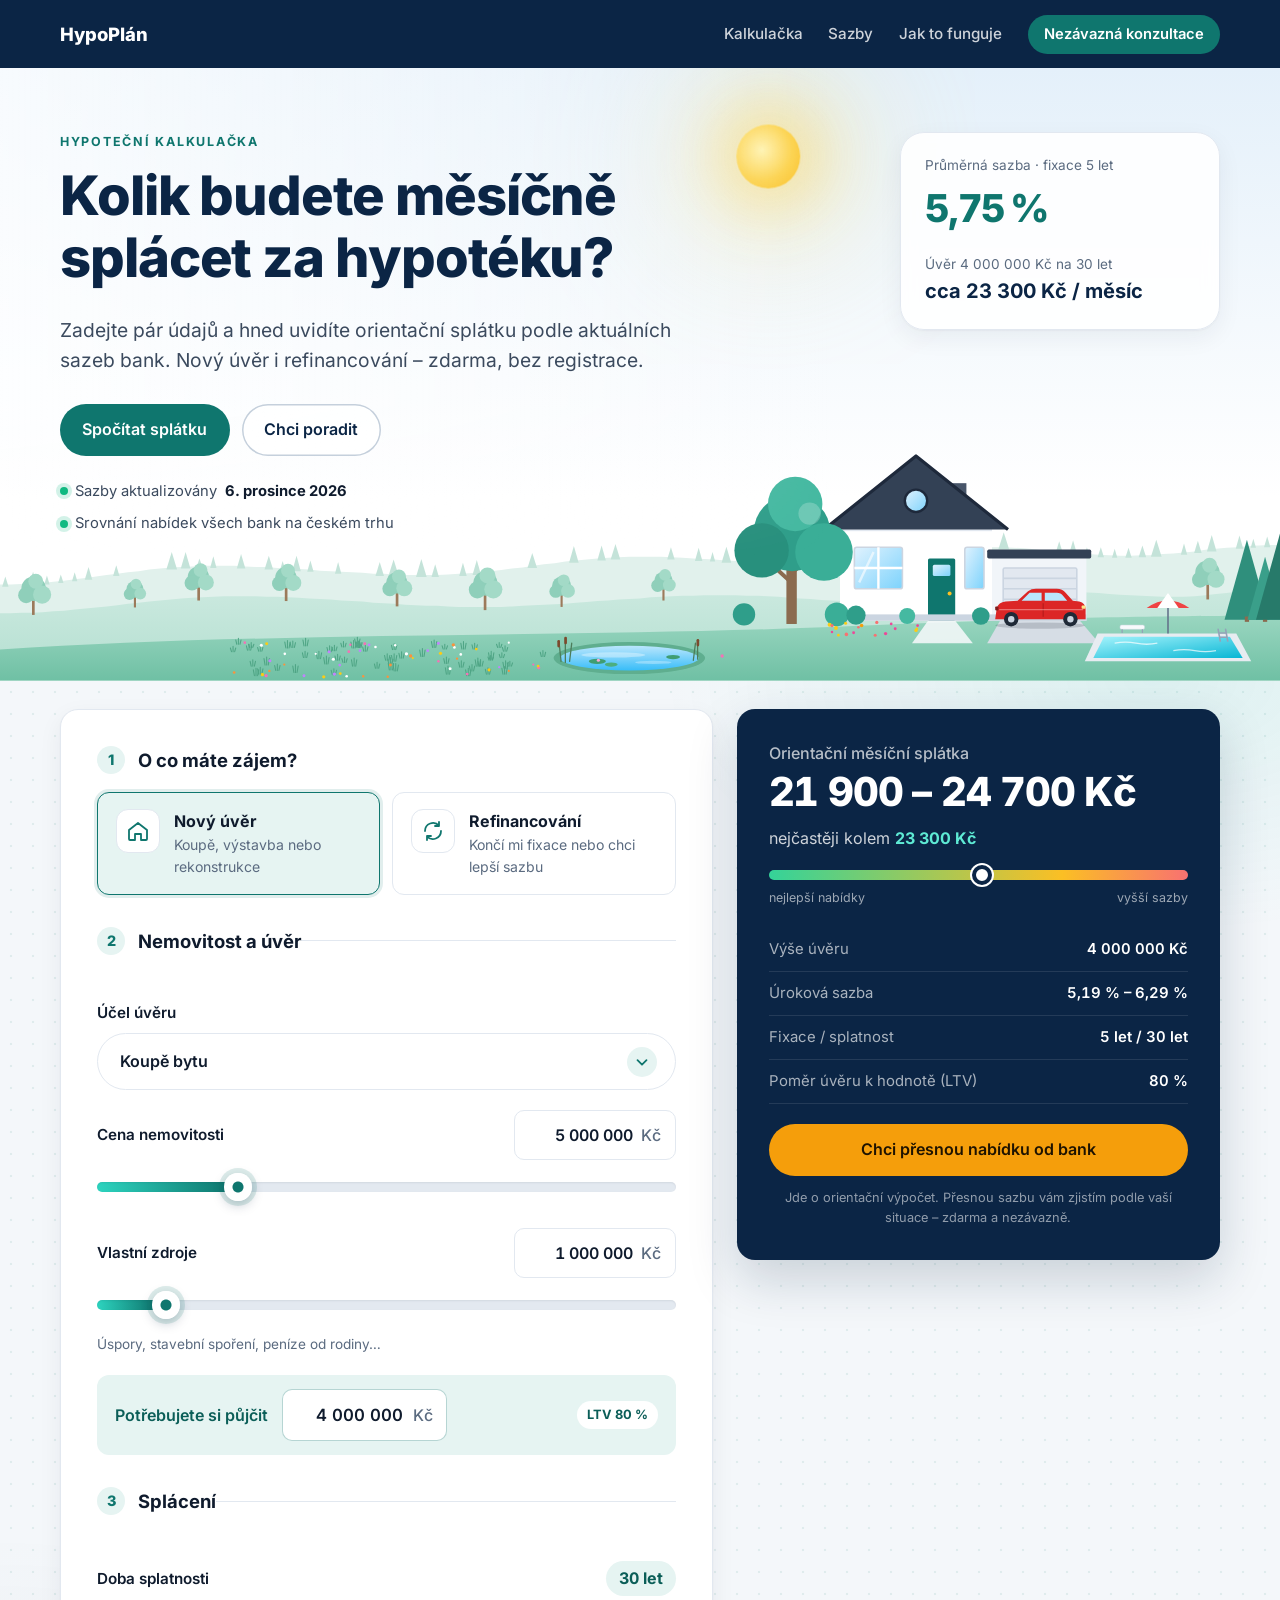
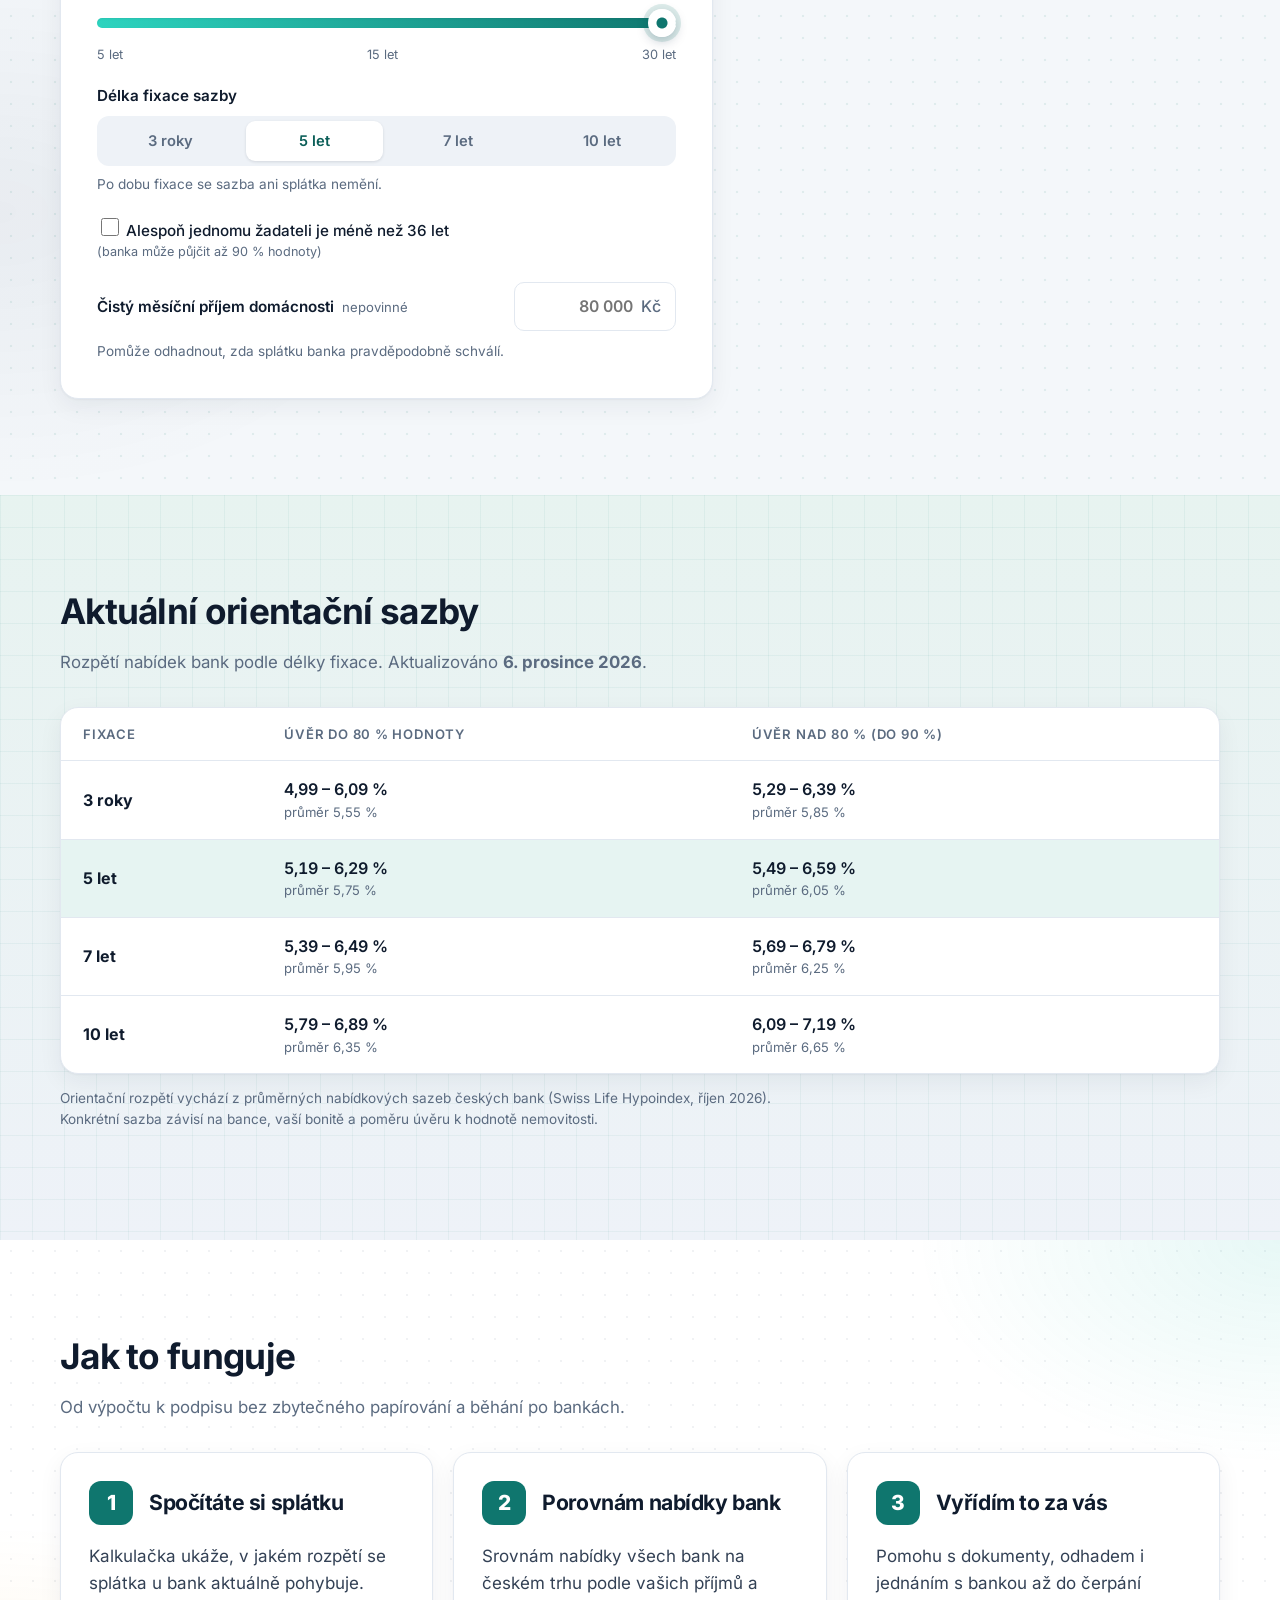
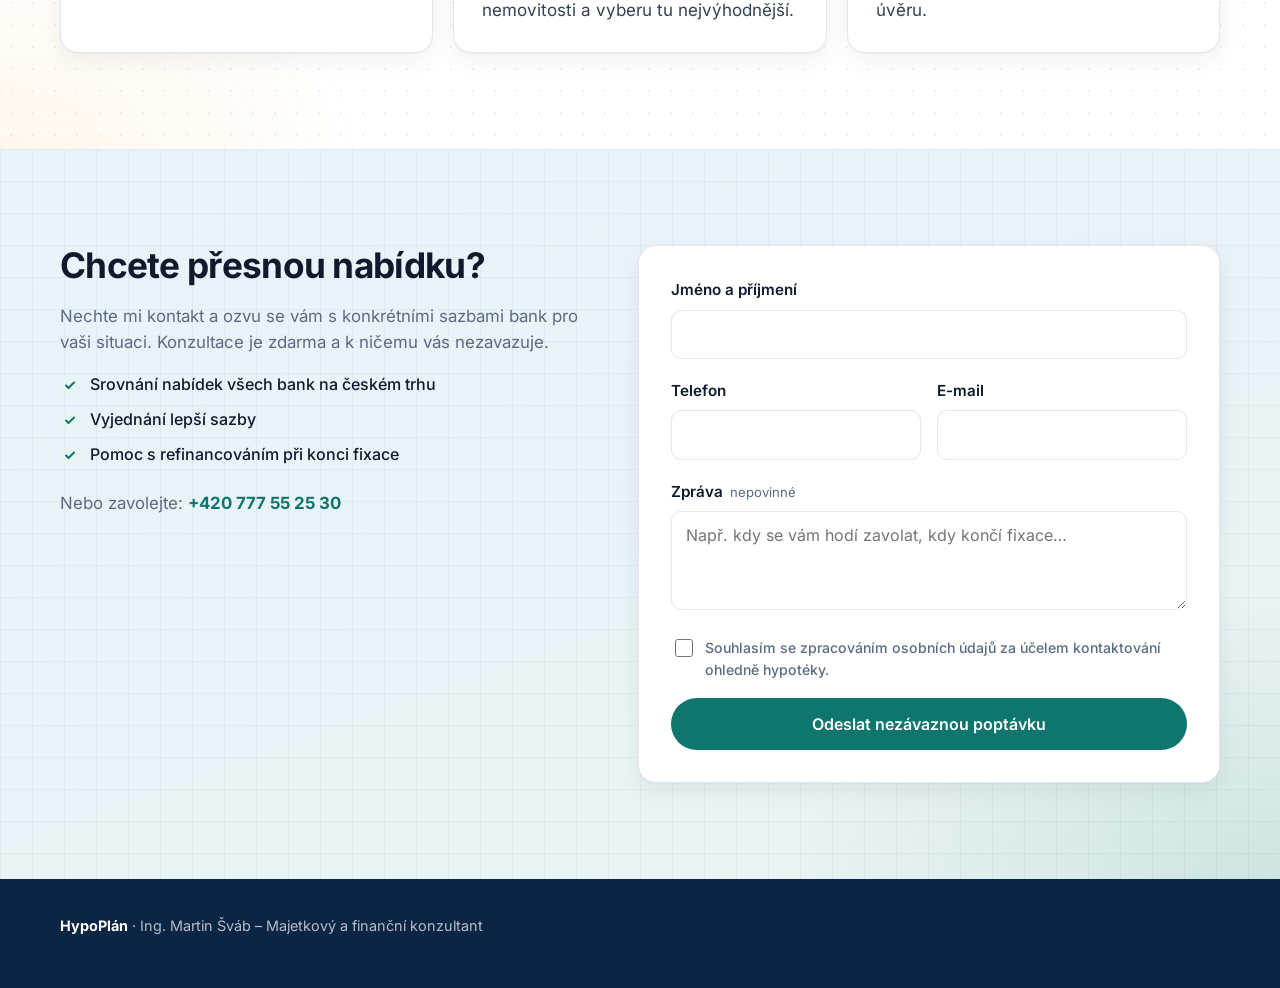
==== commit 34dae993: "Oprava rozvržení úvodu na všech šířkách a zabezpečení webu - výška scény roste se šířkou obrazovky: " ====
--- a/index.html
+++ b/index.html
@@ -5,9 +5,7 @@
   <meta name="viewport" content="width=device-width, initial-scale=1" />
   <title>Hypoteční kalkulačka – orientační splátka hypotéky</title>
   <meta name="description" content="Spočítejte si orientační měsíční splátku hypotéky – nový úvěr i refinancování podle aktuálních sazeb bank. Zdarma a nezávazně." />
-  <link rel="preconnect" href="https://fonts.googleapis.com" />
-  <link rel="preconnect" href="https://fonts.gstatic.com" crossorigin />
-  <link href="https://fonts.googleapis.com/css2?family=Inter:wght@400;500;600;700;800&display=swap" rel="stylesheet" />
+  <link rel="preload" href="assets/fonts/inter-latin-wght-normal.woff2" as="font" type="font/woff2" crossorigin />
   <link rel="stylesheet" href="styles.css" />
   <link rel="icon" href="data:image/svg+xml,%3Csvg xmlns='http://www.w3.org/2000/svg' viewBox='0 0 32 32'%3E%3Crect width='32' height='32' rx='8' fill='%230f766e'/%3E%3Cpath d='M8 17l8-7 8 7v7h-5v-5h-6v5H8z' fill='white'/%3E%3C/svg%3E" />
 </head>
@@ -409,11 +407,11 @@
                     <svg class="select__chev" viewBox="0 0 20 20" aria-hidden="true"><path d="M5 8l5 5 5-5"/></svg>
                   </button>
                   <ul class="select__menu" id="purpose-list" role="listbox" tabindex="-1" aria-labelledby="purpose-label">
-                    <li role="option" id="purpose-opt-0" data-value="Koupě bytu" aria-selected="true" style="--i:0">Koupě bytu<svg class="select__check" viewBox="0 0 20 20" aria-hidden="true"><path d="M5 10.5l3 3 7-7"/></svg></li>
-                    <li role="option" id="purpose-opt-1" data-value="Koupě domu" aria-selected="false" style="--i:1">Koupě domu<svg class="select__check" viewBox="0 0 20 20" aria-hidden="true"><path d="M5 10.5l3 3 7-7"/></svg></li>
-                    <li role="option" id="purpose-opt-2" data-value="Výstavba domu" aria-selected="false" style="--i:2">Výstavba domu<svg class="select__check" viewBox="0 0 20 20" aria-hidden="true"><path d="M5 10.5l3 3 7-7"/></svg></li>
-                    <li role="option" id="purpose-opt-3" data-value="Koupě pozemku" aria-selected="false" style="--i:3">Koupě pozemku<svg class="select__check" viewBox="0 0 20 20" aria-hidden="true"><path d="M5 10.5l3 3 7-7"/></svg></li>
-                    <li role="option" id="purpose-opt-4" data-value="Rekonstrukce" aria-selected="false" style="--i:4">Rekonstrukce<svg class="select__check" viewBox="0 0 20 20" aria-hidden="true"><path d="M5 10.5l3 3 7-7"/></svg></li>
+                    <li role="option" id="purpose-opt-0" data-value="Koupě bytu" aria-selected="true">Koupě bytu<svg class="select__check" viewBox="0 0 20 20" aria-hidden="true"><path d="M5 10.5l3 3 7-7"/></svg></li>
+                    <li role="option" id="purpose-opt-1" data-value="Koupě domu" aria-selected="false">Koupě domu<svg class="select__check" viewBox="0 0 20 20" aria-hidden="true"><path d="M5 10.5l3 3 7-7"/></svg></li>
+                    <li role="option" id="purpose-opt-2" data-value="Výstavba domu" aria-selected="false">Výstavba domu<svg class="select__check" viewBox="0 0 20 20" aria-hidden="true"><path d="M5 10.5l3 3 7-7"/></svg></li>
+                    <li role="option" id="purpose-opt-3" data-value="Koupě pozemku" aria-selected="false">Koupě pozemku<svg class="select__check" viewBox="0 0 20 20" aria-hidden="true"><path d="M5 10.5l3 3 7-7"/></svg></li>
+                    <li role="option" id="purpose-opt-4" data-value="Rekonstrukce" aria-selected="false">Rekonstrukce<svg class="select__check" viewBox="0 0 20 20" aria-hidden="true"><path d="M5 10.5l3 3 7-7"/></svg></li>
                   </ul>
                 </div>
               </div>
@@ -604,26 +602,28 @@
         <form class="card contact__form" id="lead-form" novalidate>
           <div class="field">
             <label for="l-name">Jméno a příjmení</label>
-            <input id="l-name" name="name" type="text" autocomplete="name" required />
+            <input id="l-name" name="name" type="text" autocomplete="name" maxlength="100" required />
           </div>
           <div class="field-grid">
             <div class="field">
               <label for="l-phone">Telefon</label>
-              <input id="l-phone" name="phone" type="tel" autocomplete="tel" required />
+              <input id="l-phone" name="phone" type="tel" autocomplete="tel" maxlength="30" required />
             </div>
             <div class="field">
               <label for="l-email">E-mail</label>
-              <input id="l-email" name="email" type="email" autocomplete="email" required />
+              <input id="l-email" name="email" type="email" autocomplete="email" maxlength="120" required />
             </div>
           </div>
           <div class="field">
             <label for="l-msg">Zpráva <span class="opt">nepovinné</span></label>
-            <textarea id="l-msg" name="message" rows="3" placeholder="Např. kdy se vám hodí zavolat, kdy končí fixace…"></textarea>
+            <textarea id="l-msg" name="message" rows="3" maxlength="2000" placeholder="Např. kdy se vám hodí zavolat, kdy končí fixace…"></textarea>
           </div>
           <div class="summary" data-summary hidden>
             <p class="summary__title">Přiložím váš výpočet</p>
             <p data-summary-text></p>
           </div>
+          <!-- past na roboty: skryté pole, které člověk nevyplní -->
+          <input type="checkbox" name="botcheck" id="l-botcheck" class="hp" tabindex="-1" autocomplete="off" aria-hidden="true" />
           <label class="check">
             <input type="checkbox" id="l-consent" required />
             <span>Souhlasím se zpracováním osobních údajů za účelem kontaktování ohledně hypotéky.</span>
@@ -631,7 +631,7 @@
           <p class="form-error" data-form-error hidden></p>
           <button type="submit" class="btn btn--block">Odeslat nezávaznou poptávku</button>
           <div class="form-success" data-form-success hidden>
-            <strong>Děkuji, poptávka je připravená.</strong>
+            <strong>Děkuji, poptávka je odeslaná.</strong>
             <span>Ozvu se vám co nejdříve, obvykle do jednoho pracovního dne.</span>
           </div>
         </form>
--- a/styles.css
+++ b/styles.css
@@ -21,6 +21,23 @@
 
 * { box-sizing: border-box; }
 html { scroll-behavior: smooth; }
+@font-face {
+  font-family: "Inter";
+  font-style: normal;
+  font-weight: 100 900;
+  font-display: swap;
+  src: url("assets/fonts/inter-latin-ext-wght-normal.woff2") format("woff2");
+  unicode-range: U+0100-02AF, U+0304, U+0308, U+0329, U+1E00-1E9F, U+1EF2-1EFF, U+2020, U+20A0-20AB, U+20AD-20C0, U+2113, U+2C60-2C7F, U+A720-A7FF;
+}
+@font-face {
+  font-family: "Inter";
+  font-style: normal;
+  font-weight: 100 900;
+  font-display: swap;
+  src: url("assets/fonts/inter-latin-wght-normal.woff2") format("woff2");
+  unicode-range: U+0000-00FF, U+0131, U+0152-0153, U+02BB-02BC, U+02C6, U+02DA, U+02DC, U+0304, U+0308, U+0329, U+2000-206F, U+20AC, U+2122, U+2191, U+2193, U+2212, U+2215, U+FEFF, U+FFFD;
+}
+
 body {
   margin: 0;
   font-family: "Inter", system-ui, -apple-system, "Segoe UI", Roboto, sans-serif;
@@ -76,14 +93,14 @@
   color: var(--ink);
   /* barvy oblohy mění scene.js podle denní doby */
   background: linear-gradient(180deg, var(--sky-top, #e6f2fb) 0%, var(--sky-bottom, #ffffff) 70%);
-  padding: clamp(40px, 6vw, 64px) 0 clamp(130px, 12vw, 160px);
+  padding: clamp(40px, 6vw, 64px) 0 max(130px, calc(18.4vw - 90px));
   position: relative;
   overflow: hidden;
   isolation: isolate;
 }
 .hero__scene {
   position: absolute; left: 0; right: 0; bottom: 0; z-index: -1;
-  width: 100%; height: clamp(200px, 22vw, 290px);
+  width: 100%; height: max(200px, 18.4vw);
   pointer-events: none; user-select: none;
   filter: brightness(calc(1 - .55 * var(--night, 0))) saturate(calc(1 - .35 * var(--night, 0)));
 }
@@ -159,13 +176,20 @@
 .hero__card-rate { font-size: 2.4rem; font-weight: 800; letter-spacing: -.03em; margin-bottom: .4em; color: var(--brand); }
 .hero__card-sub { font-size: .85rem; color: var(--muted); margin-bottom: .1em; }
 .hero__card-pay { font-size: 1.25rem; font-weight: 700; margin: 0; color: var(--navy); }
+/* nízké obrazovky notebooků: kompaktnější úvod, aby byla vidět kalkulačka */
+@media (min-width: 861px) and (max-height: 820px) {
+  .hero { padding-top: 28px; }
+  .hero h1 { font-size: clamp(2rem, 3.6vw, 2.75rem); }
+  .hero__cta { margin: 20px 0 16px; }
+  .eyebrow { margin-bottom: .6em; }
+}
 @media (max-width: 860px) {
-  .hero { padding-bottom: 200px; }
+  .hero { padding-bottom: 185px; }
   .sky__sun { width: 44px; height: 44px; }
   .sky__moon { width: 36px; height: 36px; }
   .hero__inner { grid-template-columns: 1fr; }
   .hero__card { display: none; }
-  .hero__scene { height: 200px; }
+  .hero__scene { height: 190px; }
   .hero::after { display: none; }
 }
 
@@ -368,7 +392,12 @@
   opacity: 0; transform: translateY(-6px);
   transition: background .2s, color .2s, opacity .3s ease, transform .4s cubic-bezier(.2, .8, .2, 1);
 }
-.select.is-open [role="option"] { opacity: 1; transform: none; transition-delay: 0s, 0s, calc(.08s + var(--i) * .05s), calc(.08s + var(--i) * .05s); }
+.select.is-open [role="option"] { opacity: 1; transform: none; transition-delay: 0s, 0s, var(--d, .08s), var(--d, .08s); }
+.select__menu [role="option"]:nth-child(2) { --d: .13s; }
+.select__menu [role="option"]:nth-child(3) { --d: .18s; }
+.select__menu [role="option"]:nth-child(4) { --d: .23s; }
+.select__menu [role="option"]:nth-child(5) { --d: .28s; }
+.hp { position: absolute; left: -9999px; width: 1px; height: 1px; opacity: 0; }
 .select__menu [role="option"].is-active { background: var(--brand-soft); color: var(--brand-ink); }
 .select__menu [role="option"][aria-selected="true"] { font-weight: 700; color: var(--brand-ink); }
 .select__check { width: 18px; height: 18px; fill: none; stroke: var(--brand); stroke-width: 2.4; stroke-linecap: round; stroke-linejoin: round; opacity: 0; }
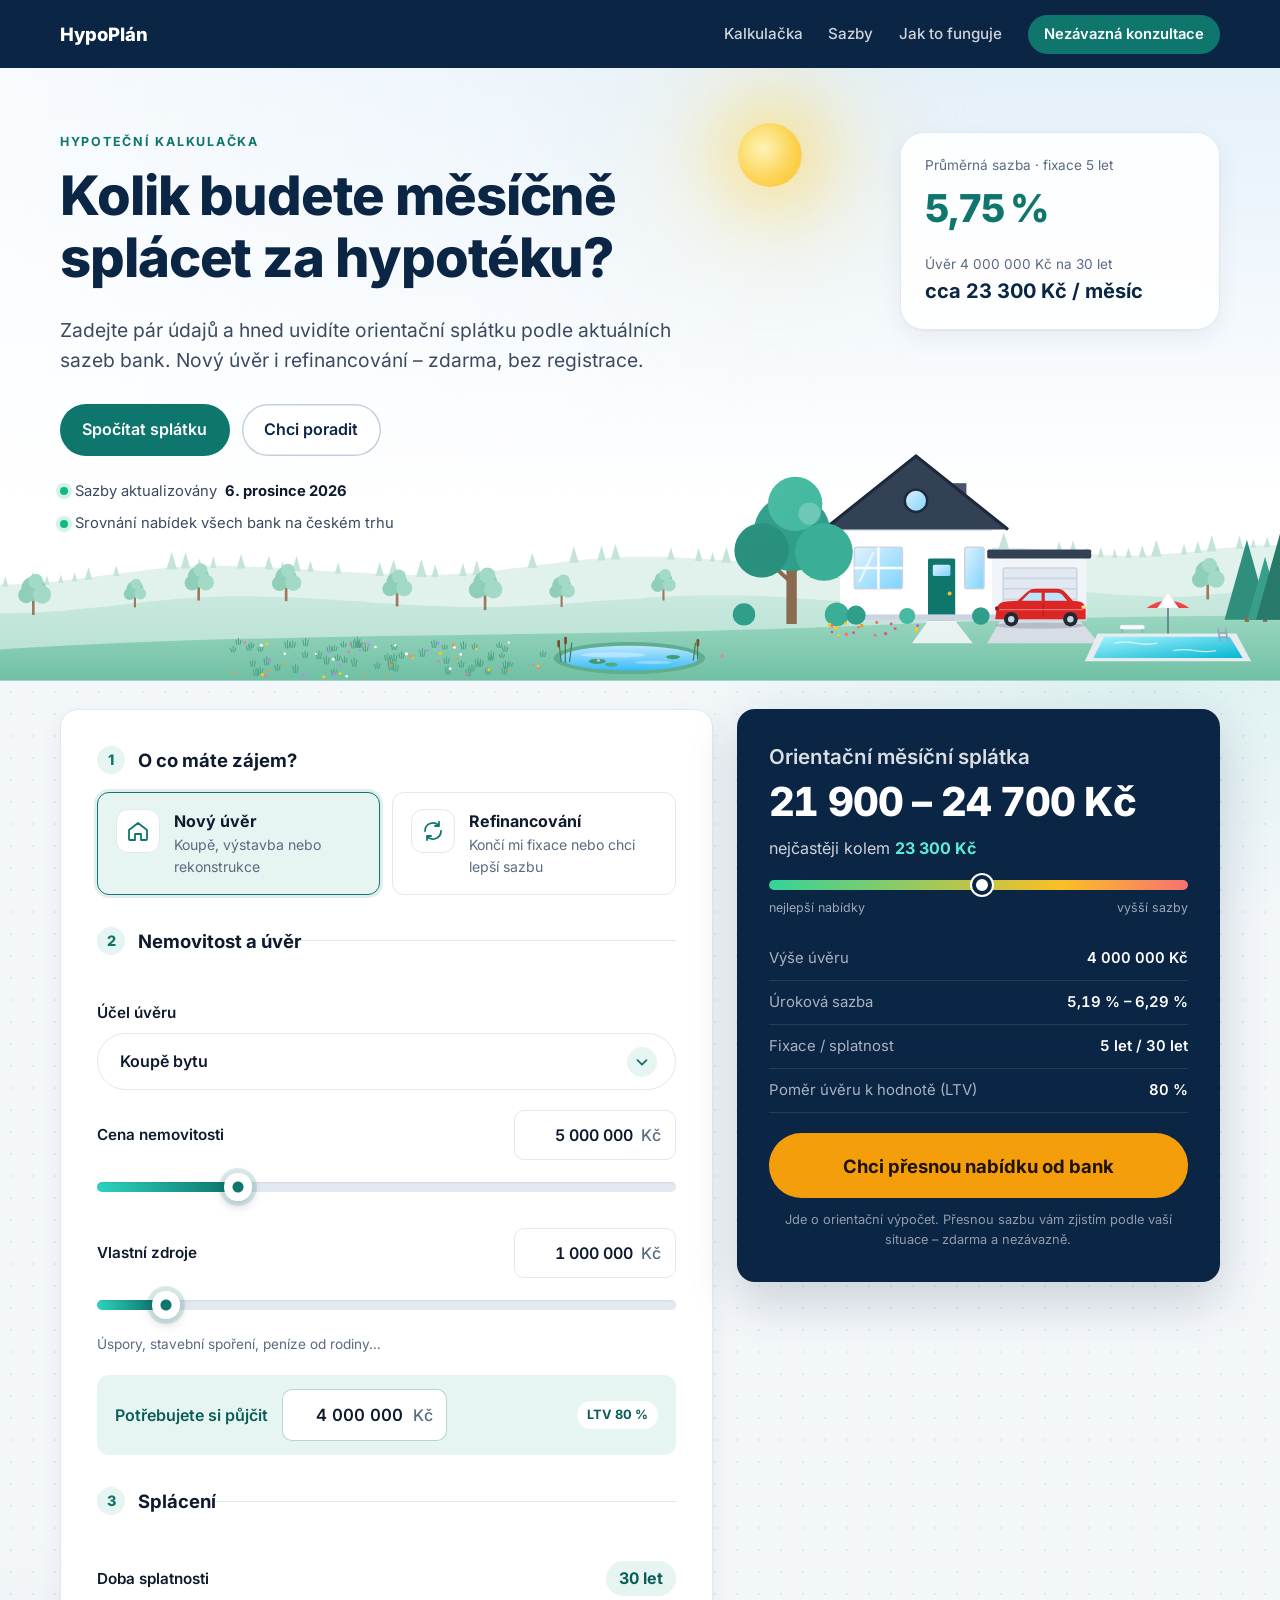
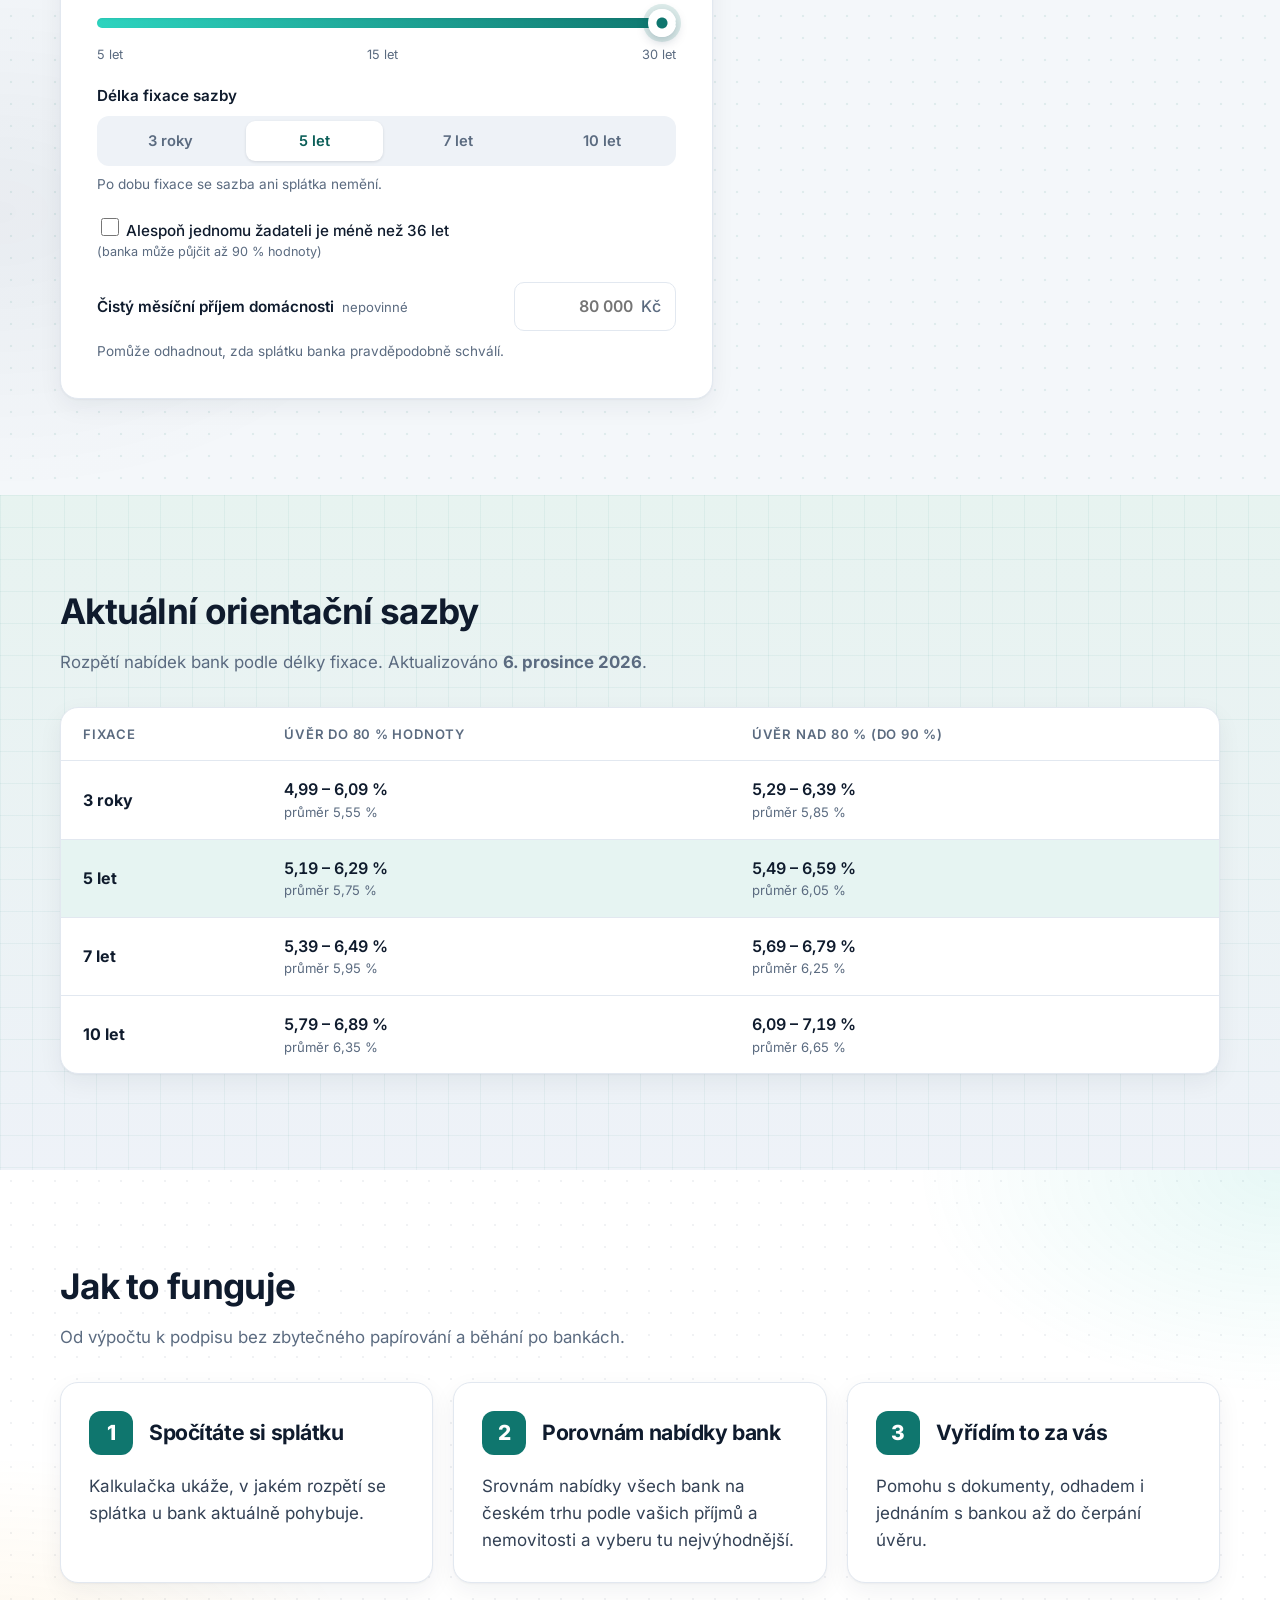
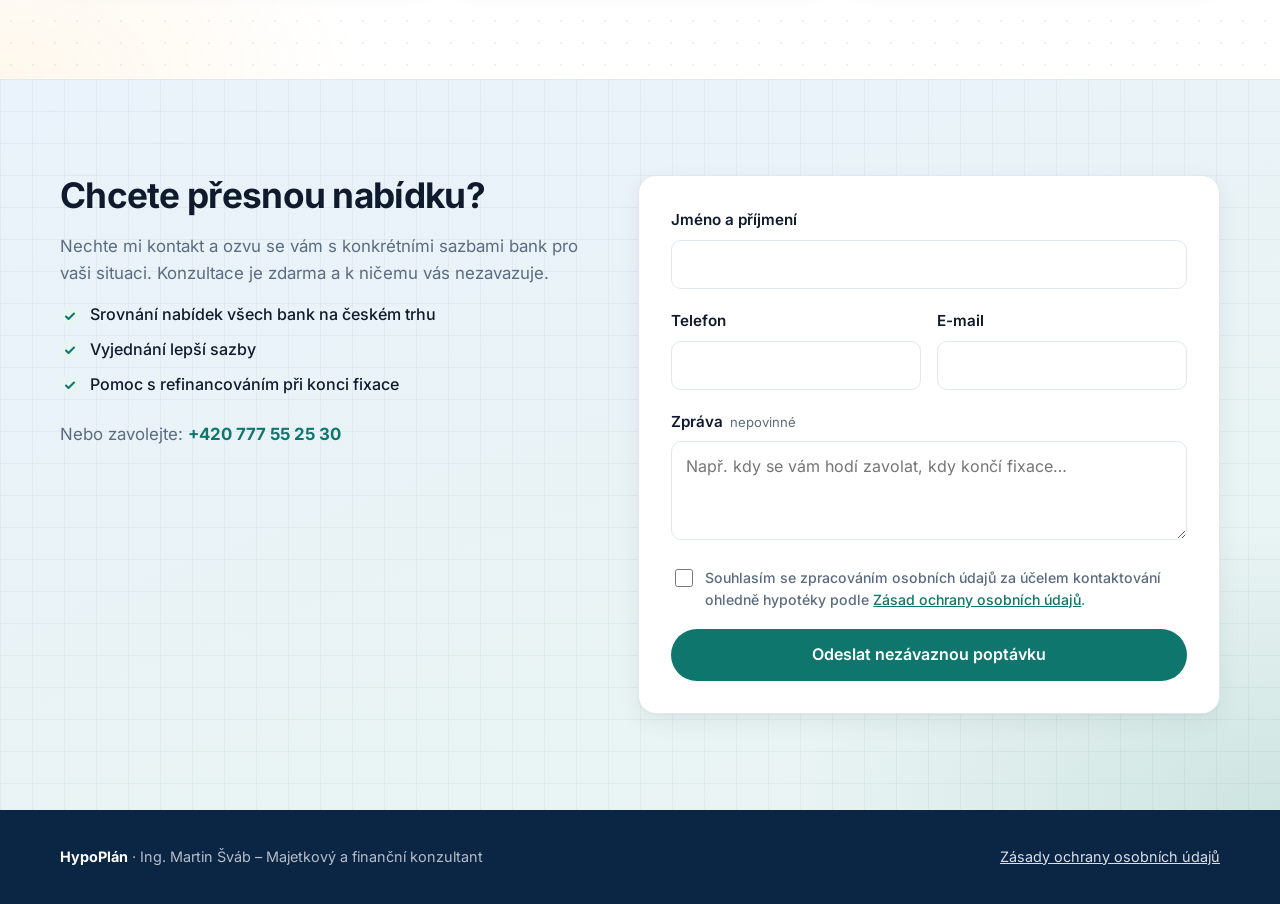
==== commit cb01beb6: "Zásady ochrany osobních údajů, větší výsledek splátky, bez poznámky o zdroji sazeb - nová stránka Zá" ====
--- a/index.html
+++ b/index.html
@@ -554,7 +554,6 @@
             <tbody id="rates-body"></tbody>
           </table>
         </div>
-        <p class="source" data-rates-source></p>
       </div>
     </section>
 
@@ -626,7 +625,7 @@
           <input type="checkbox" name="botcheck" id="l-botcheck" class="hp" tabindex="-1" autocomplete="off" aria-hidden="true" />
           <label class="check">
             <input type="checkbox" id="l-consent" required />
-            <span>Souhlasím se zpracováním osobních údajů za účelem kontaktování ohledně hypotéky.</span>
+            <span>Souhlasím se zpracováním osobních údajů za účelem kontaktování ohledně hypotéky podle <a href="zasady-ochrany-osobnich-udaju.html">Zásad ochrany osobních údajů</a>.</span>
           </label>
           <p class="form-error" data-form-error hidden></p>
           <button type="submit" class="btn btn--block">Odeslat nezávaznou poptávku</button>
@@ -647,6 +646,7 @@
   <footer class="footer">
     <div class="container footer__inner">
       <p><strong data-brand>HypoPlán</strong> · <span data-advisor>—</span></p>
+      <p><a href="zasady-ochrany-osobnich-udaju.html">Zásady ochrany osobních údajů</a></p>
     </div>
   </footer>
 
--- a/styles.css
+++ b/styles.css
@@ -70,7 +70,7 @@
 .btn--light:hover { background: #eef6f5; }
 .btn--outline { background: rgba(255,255,255,.7); color: var(--navy); box-shadow: inset 0 0 0 1.5px #c5d0dc; }
 .btn--outline:hover { background: #fff; box-shadow: inset 0 0 0 1.5px var(--navy); }
-.btn--accent { background: var(--accent); color: #1f1300; }
+.btn--accent { background: var(--accent); color: #1f1300; font-size: 1.15rem; font-weight: 700; padding: 1em 1.4em; }
 .btn--accent:hover { background: #fbbf24; }
 .btn--block { width: 100%; }
 
@@ -407,7 +407,7 @@
 
 /* ---------- Result ---------- */
 .result { padding: clamp(22px, 3vw, 32px); }
-.result__label { color: rgba(255,255,255,.7); font-weight: 500; margin-bottom: .3em; }
+.result__label { color: rgba(255,255,255,.85); font-weight: 600; font-size: clamp(1.15rem, 1.6vw, 1.3rem); margin-bottom: .35em; }
 .result__range { font-size: clamp(1.8rem, 3.6vw, 2.5rem); font-weight: 800; letter-spacing: -.03em; line-height: 1.1; margin-bottom: .3em; font-variant-numeric: tabular-nums; }
 .result__avg { color: rgba(255,255,255,.8); margin-bottom: 1.2em; }
 .result__avg strong { color: #5eead4; }
@@ -449,7 +449,6 @@
   .rates thead th { font-size: .72rem; }
   .rates .r-range { font-size: .9rem; }
 }
-.source { font-size: .85rem; color: var(--muted); margin-top: 14px; max-width: 760px; }
 
 /* ---------- Steps ---------- */
 .steps { list-style: none; padding: 0; margin: 0; display: grid; grid-template-columns: repeat(3, 1fr); gap: 20px; }
@@ -481,6 +480,21 @@
 /* ---------- Footer ---------- */
 .footer { background: var(--navy); color: rgba(255,255,255,.7); padding: 36px 0; font-size: .9rem; }
 .footer strong { color: #fff; }
+.footer__inner { display: flex; flex-wrap: wrap; justify-content: space-between; gap: 8px 24px; }
+.footer__inner p { margin: 0; }
+.footer a { color: rgba(255,255,255,.85); }
+.footer a:hover { color: #fff; }
+
+/* ---------- Stránka Zásady ochrany osobních údajů ---------- */
+.legal { padding: clamp(40px, 6vw, 72px) 0; background: radial-gradient(rgba(15, 118, 110, .07) 1px, transparent 1.6px) 0 0 / 22px 22px, #f4f7fa; }
+.legal__card { max-width: 820px; margin-inline: auto; padding: clamp(24px, 4vw, 48px); }
+.legal h1 { font-size: clamp(1.8rem, 4vw, 2.4rem); color: var(--navy); }
+.legal h2 { font-size: 1.25rem; margin-top: 1.8em; color: var(--navy); }
+.legal p, .legal li { color: #334155; line-height: 1.65; }
+.legal ul { padding-left: 1.2em; }
+.legal li { margin-bottom: .35em; }
+.legal__meta { color: var(--muted); font-size: .92rem; }
+.legal__back { display: inline-block; margin-bottom: 20px; font-weight: 600; text-decoration: none; }
 
 /* ---------- Mobilní lišta se splátkou ---------- */
 .mobilebar {
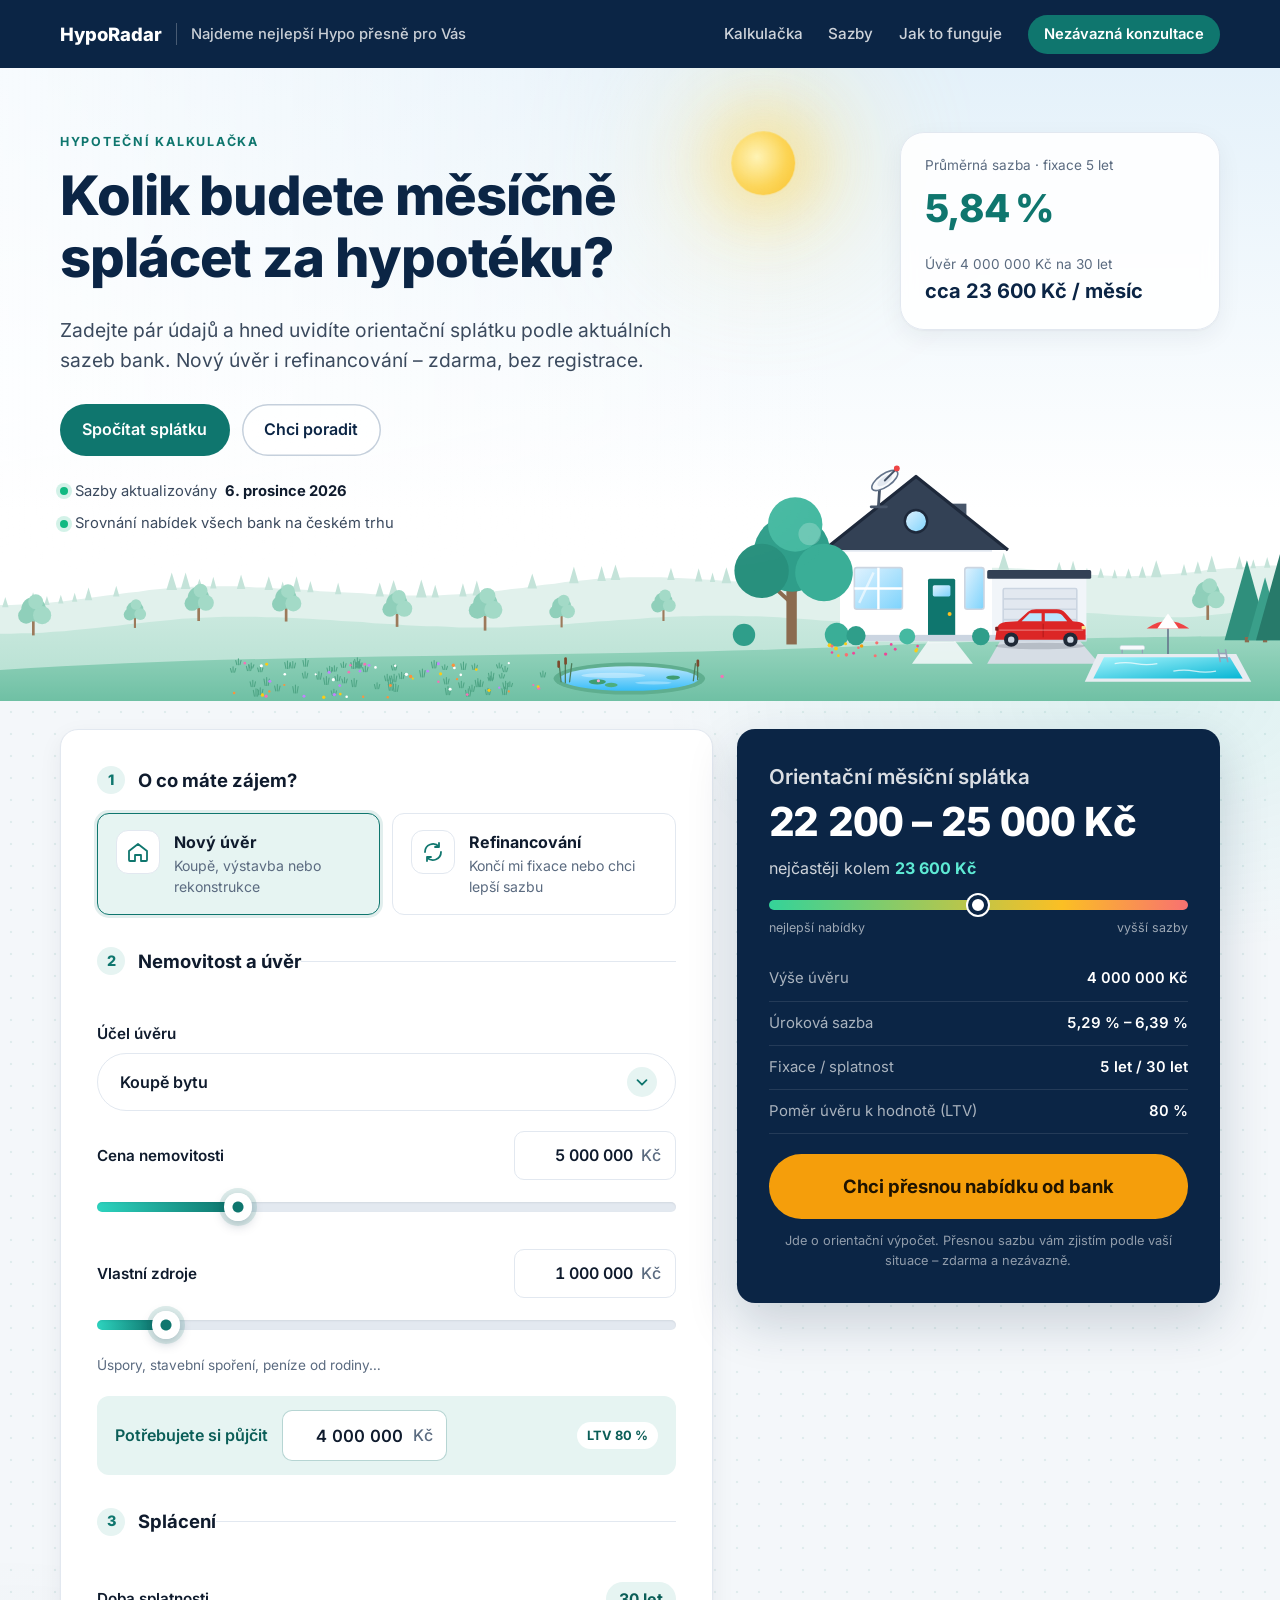
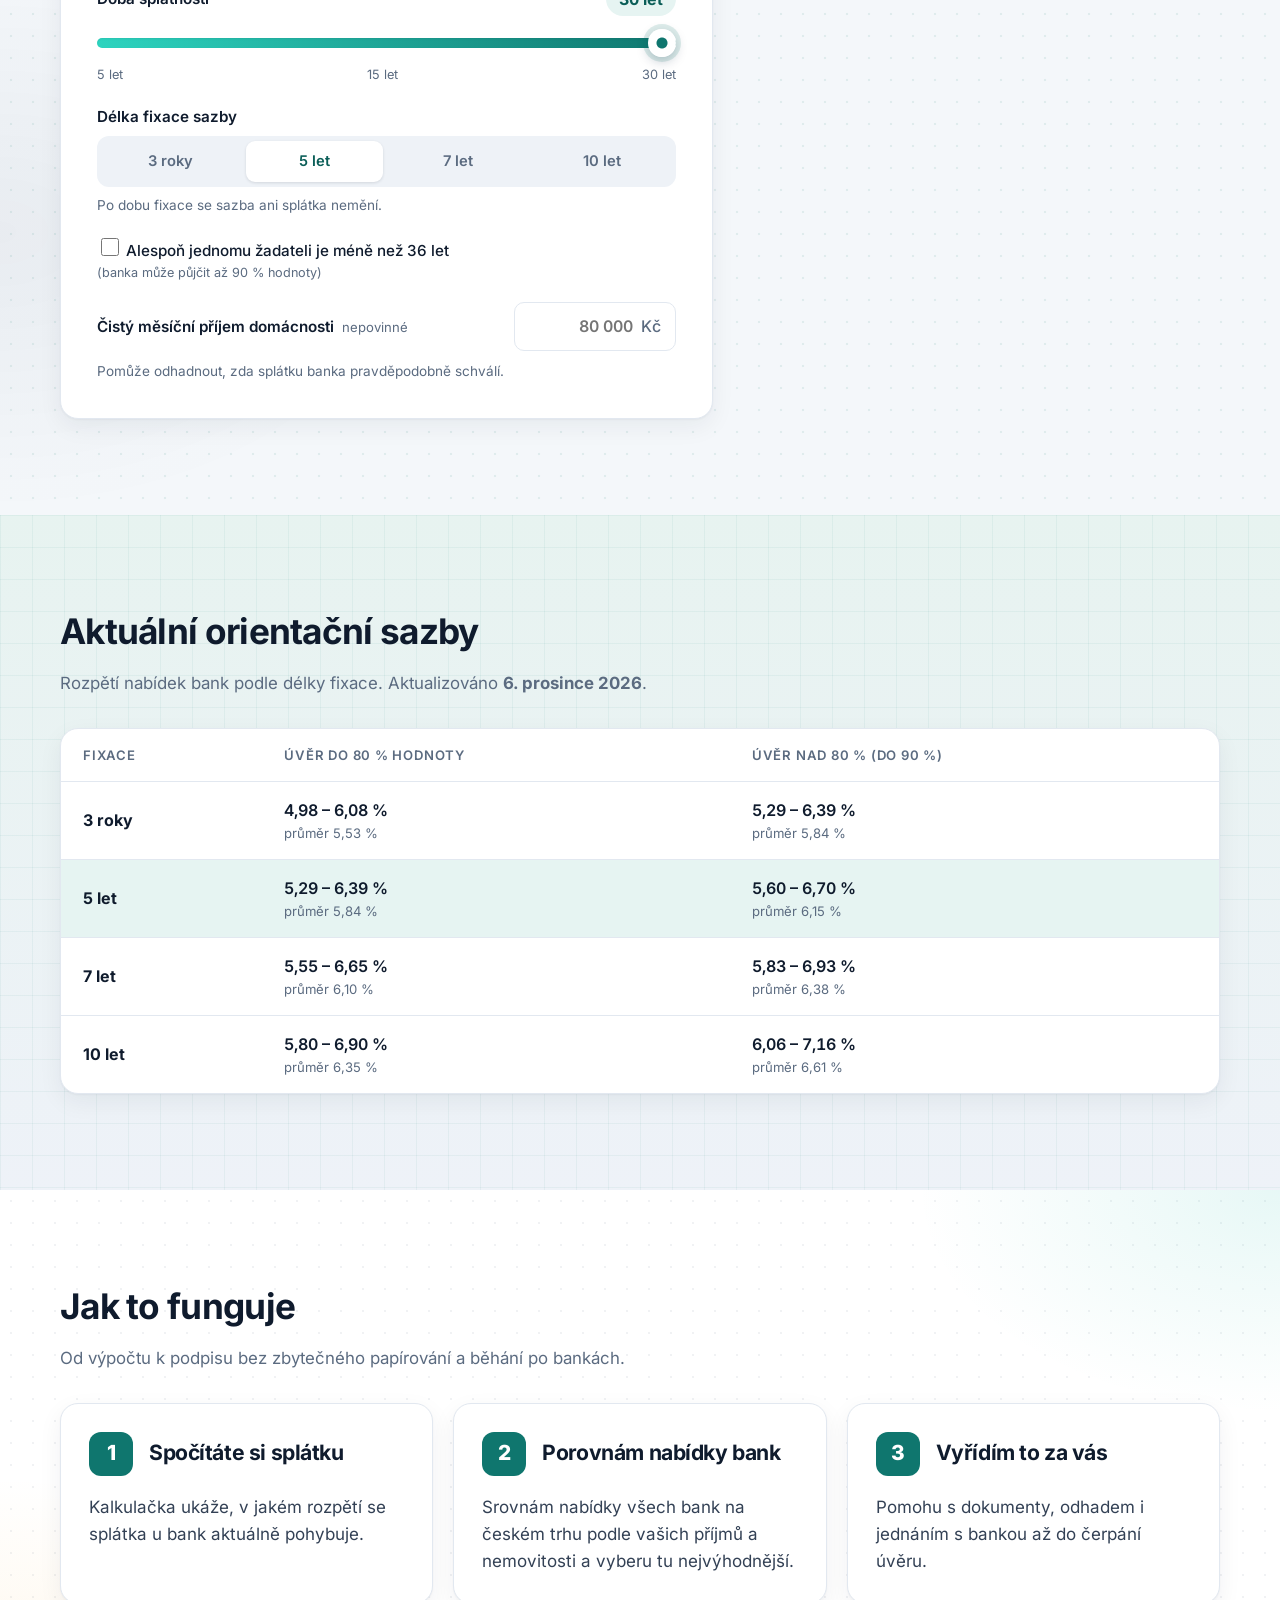
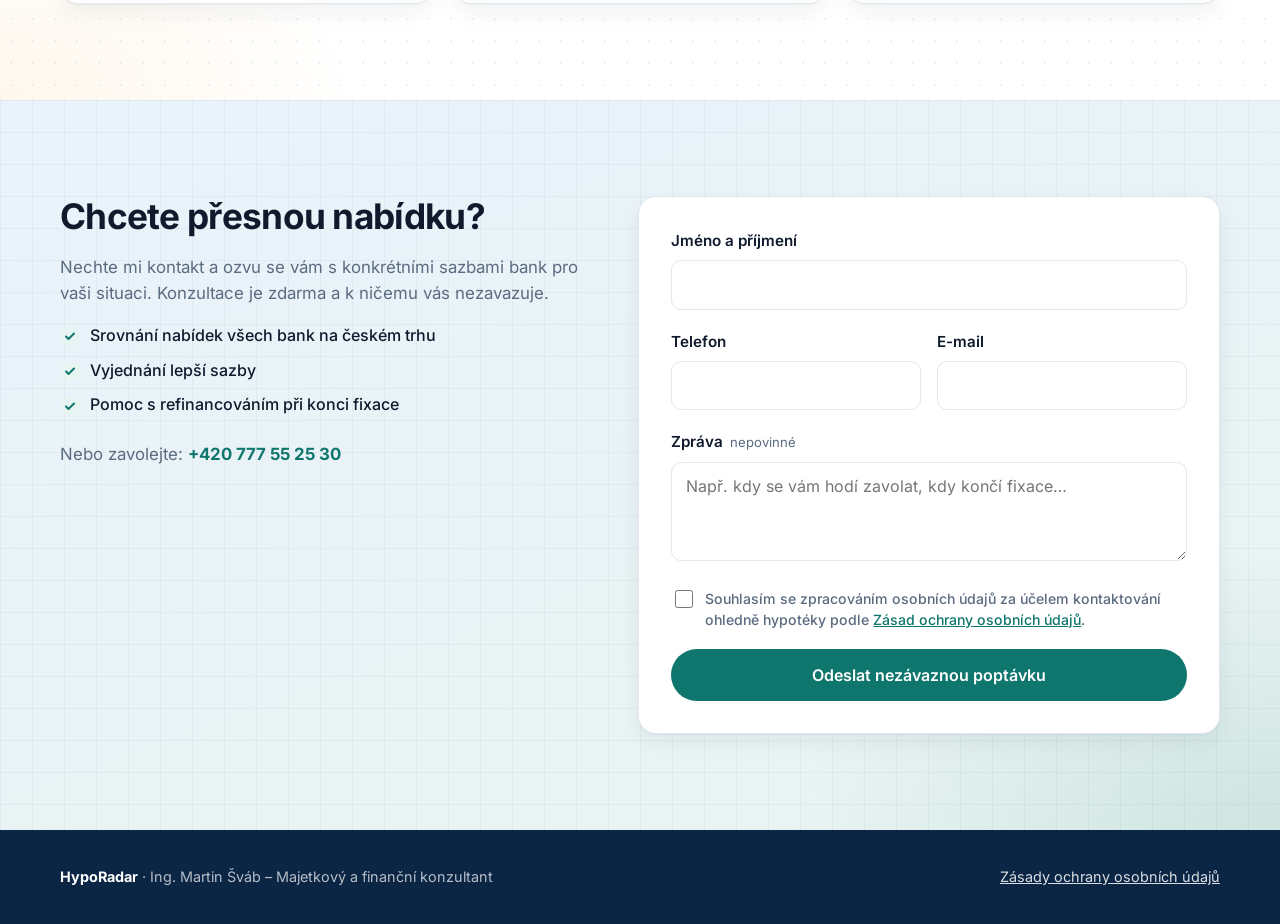
==== commit a04d88ce: "Přejmenování na HypoRadar, radar na střeše a podtitulek v liště - název webu HypoRadar (config, titu" ====
--- a/index.html
+++ b/index.html
@@ -3,7 +3,7 @@
 <head>
   <meta charset="utf-8" />
   <meta name="viewport" content="width=device-width, initial-scale=1" />
-  <title>Hypoteční kalkulačka – orientační splátka hypotéky</title>
+  <title>HypoRadar – hypoteční kalkulačka a orientační splátka</title>
   <meta name="description" content="Spočítejte si orientační měsíční splátku hypotéky – nový úvěr i refinancování podle aktuálních sazeb bank. Zdarma a nezávazně." />
   <link rel="preload" href="assets/fonts/inter-latin-wght-normal.woff2" as="font" type="font/woff2" crossorigin />
   <link rel="stylesheet" href="styles.css" />
@@ -12,14 +12,15 @@
 <body>
   <header class="nav">
     <div class="container nav__inner">
-      <a href="#" class="logo" aria-label="Domů">
-        <span data-brand>HypoPlán</span>
-      </a>
+      <div class="nav__brand">
+        <a href="#" class="logo" aria-label="Domů"><span data-brand>HypoRadar</span></a>
+        <span class="nav__tagline">Najdeme nejlepší Hypo přesně pro Vás</span>
+      </div>
       <nav class="nav__links" aria-label="Hlavní navigace">
         <a href="#kalkulacka">Kalkulačka</a>
         <a href="#sazby">Sazby</a>
         <a href="#jak-to-funguje">Jak to funguje</a>
-        <a href="#kontakt" class="btn btn--small">Nezávazná konzultace</a>
+        <a href="#kontakt" class="btn btn--small"><span class="lbl-long">Nezávazná konzultace</span><span class="lbl-short">Konzultace</span></a>
       </nav>
     </div>
   </header>
@@ -301,6 +302,14 @@
 <circle cx="1033" cy="616" r="1.6" fill="#f87171"/>
 <circle cx="1079" cy="618" r="1.8" fill="#ec4899"/>
 <circle cx="1027" cy="623" r="1.8" fill="#ec4899"/>
+<g class="radar">
+<path d="M1058 440 L1060 410" stroke="#475569" stroke-width="3.5" stroke-linecap="round"/>
+<path d="M1049 440 H1068" stroke="#475569" stroke-width="3.5" stroke-linecap="round"/>
+<ellipse cx="1066" cy="407" rx="19" ry="8" transform="rotate(-35 1066 407)" fill="#f8fafc" stroke="#64748b" stroke-width="2"/>
+<ellipse cx="1066" cy="407" rx="11" ry="4.5" transform="rotate(-35 1066 407)" fill="#e2e8f0"/>
+<path d="M1066 407 L1081 392" stroke="#475569" stroke-width="2.4" stroke-linecap="round"/>
+<circle cx="1081" cy="392" r="3" fill="#334155"/>
+</g>
 </g>
 <g class="pool">
 <polygon points="2058,632 2318,632 2346,684 2034,684" fill="#e7ecf1"/>
@@ -333,6 +342,13 @@
 </g>
 <ellipse cx="2190" cy="658" rx="190" ry="50" fill="url(#g-poolglow)"/>
 <polygon points="2070,638 2306,638 2330,678 2050,678" fill="#22d3ee" opacity=".75"/>
+</svg>
+<svg class="hero__scene hero__beacon" viewBox="0 0 2400 720" preserveAspectRatio="xMaxYMax slice" aria-hidden="true" focusable="false">
+<g transform="translate(1380 608) scale(1.5) translate(-880 -608)">
+<g fill="none" stroke="#0d9488" stroke-width="3.4" stroke-linecap="round"><path class="beacon__wave beacon__wave--1" d="M1086.1 381.1 A12 12 0 0 1 1093.0 392.0"/><path class="beacon__wave beacon__wave--2" d="M1089.9 373.0 A21 21 0 0 1 1102.0 392.0"/><path class="beacon__wave beacon__wave--3" d="M1093.7 364.8 A30 30 0 0 1 1111.0 392.0"/></g>
+<circle class="beacon__glow" cx="1081" cy="392" r="10" fill="#f87171"/>
+<circle class="beacon__led" cx="1081" cy="392" r="3.6" fill="#ef4444"/>
+</g>
 </svg>
 <!--/SCENA-->
       <div class="container hero__inner">
@@ -645,7 +661,7 @@
 
   <footer class="footer">
     <div class="container footer__inner">
-      <p><strong data-brand>HypoPlán</strong> · <span data-advisor>—</span></p>
+      <p><strong data-brand>HypoRadar</strong> · <span data-advisor>—</span></p>
       <p><a href="zasady-ochrany-osobnich-udaju.html">Zásady ochrany osobních údajů</a></p>
     </div>
   </footer>
--- a/styles.css
+++ b/styles.css
@@ -83,28 +83,51 @@
 }
 .nav__inner { display: flex; align-items: center; justify-content: space-between; height: 68px; }
 .logo { display: flex; align-items: center; gap: .6em; color: #fff; text-decoration: none; font-weight: 800; font-size: 1.15rem; }
+.nav__brand { display: flex; align-items: center; gap: 14px; min-width: 0; }
+.nav__tagline { color: rgba(255,255,255,.78); font-size: .92rem; font-weight: 500; padding-left: 14px; border-left: 1px solid rgba(255,255,255,.25); white-space: nowrap; }
+.lbl-short { display: none; }
 .nav__links { display: flex; align-items: center; gap: 1.6rem; }
 .nav__links a:not(.btn) { color: rgba(255,255,255,.8); text-decoration: none; font-weight: 500; font-size: .95rem; }
 .nav__links a:not(.btn):hover { color: #fff; }
-@media (max-width: 760px) { .nav__links a:not(.btn) { display: none; } }
+@media (max-width: 1080px) { .nav__links a:not(.btn) { display: none; } }
+@media (max-width: 640px) {
+  .nav__brand { flex-direction: column; align-items: flex-start; gap: 2px; }
+  .nav__tagline { border: 0; padding: 0; font-size: .74rem; white-space: normal; max-width: 200px; line-height: 1.25; text-wrap: balance; }
+  .lbl-long { display: none; }
+  .lbl-short { display: inline; }
+}
 
 /* ---------- Hero ---------- */
 .hero {
   color: var(--ink);
   /* barvy oblohy mění scene.js podle denní doby */
   background: linear-gradient(180deg, var(--sky-top, #e6f2fb) 0%, var(--sky-bottom, #ffffff) 70%);
-  padding: clamp(40px, 6vw, 64px) 0 max(130px, calc(18.4vw - 90px));
+  padding: clamp(40px, 6vw, 64px) 0 max(130px, calc(20vw - 90px));
   position: relative;
   overflow: hidden;
   isolation: isolate;
 }
 .hero__scene {
   position: absolute; left: 0; right: 0; bottom: 0; z-index: -1;
-  width: 100%; height: max(200px, 18.4vw);
+  width: 100%; height: max(200px, 20vw);
   pointer-events: none; user-select: none;
   filter: brightness(calc(1 - .55 * var(--night, 0))) saturate(calc(1 - .35 * var(--night, 0)));
 }
 .hero__lights { filter: none; opacity: var(--night, 0); }
+/* Radar na střeše: blikající světlo a vysílané vlny (bez nočního stmavení) */
+.hero__beacon { filter: none; }
+.beacon__led { animation: beacon-led 1.8s ease-in-out infinite; }
+.beacon__glow { opacity: 0; animation: beacon-glow 1.8s ease-out infinite; }
+.beacon__wave { opacity: 0; animation: beacon-wave 1.8s ease-out infinite; }
+.beacon__wave--2 { animation-delay: .2s; }
+.beacon__wave--3 { animation-delay: .4s; }
+@keyframes beacon-led { 0%, 14% { opacity: 1; } 22%, 100% { opacity: .25; } }
+@keyframes beacon-glow { 0% { opacity: .6; } 30%, 100% { opacity: 0; } }
+@keyframes beacon-wave { 0% { opacity: 0; } 15% { opacity: .95; } 55%, 100% { opacity: 0; } }
+@media (prefers-reduced-motion: reduce) {
+  .beacon__led, .beacon__glow, .beacon__wave { animation: none; }
+  .beacon__wave { opacity: .6; }
+}
 .hero__scene .shimmer { animation: shimmer 4s ease-in-out infinite; }
 .hero__scene .shimmer--2 { animation-delay: -2s; }
 @keyframes shimmer { 0%, 100% { opacity: .15; transform: translateX(-6px); } 50% { opacity: .55; transform: translateX(6px); } }
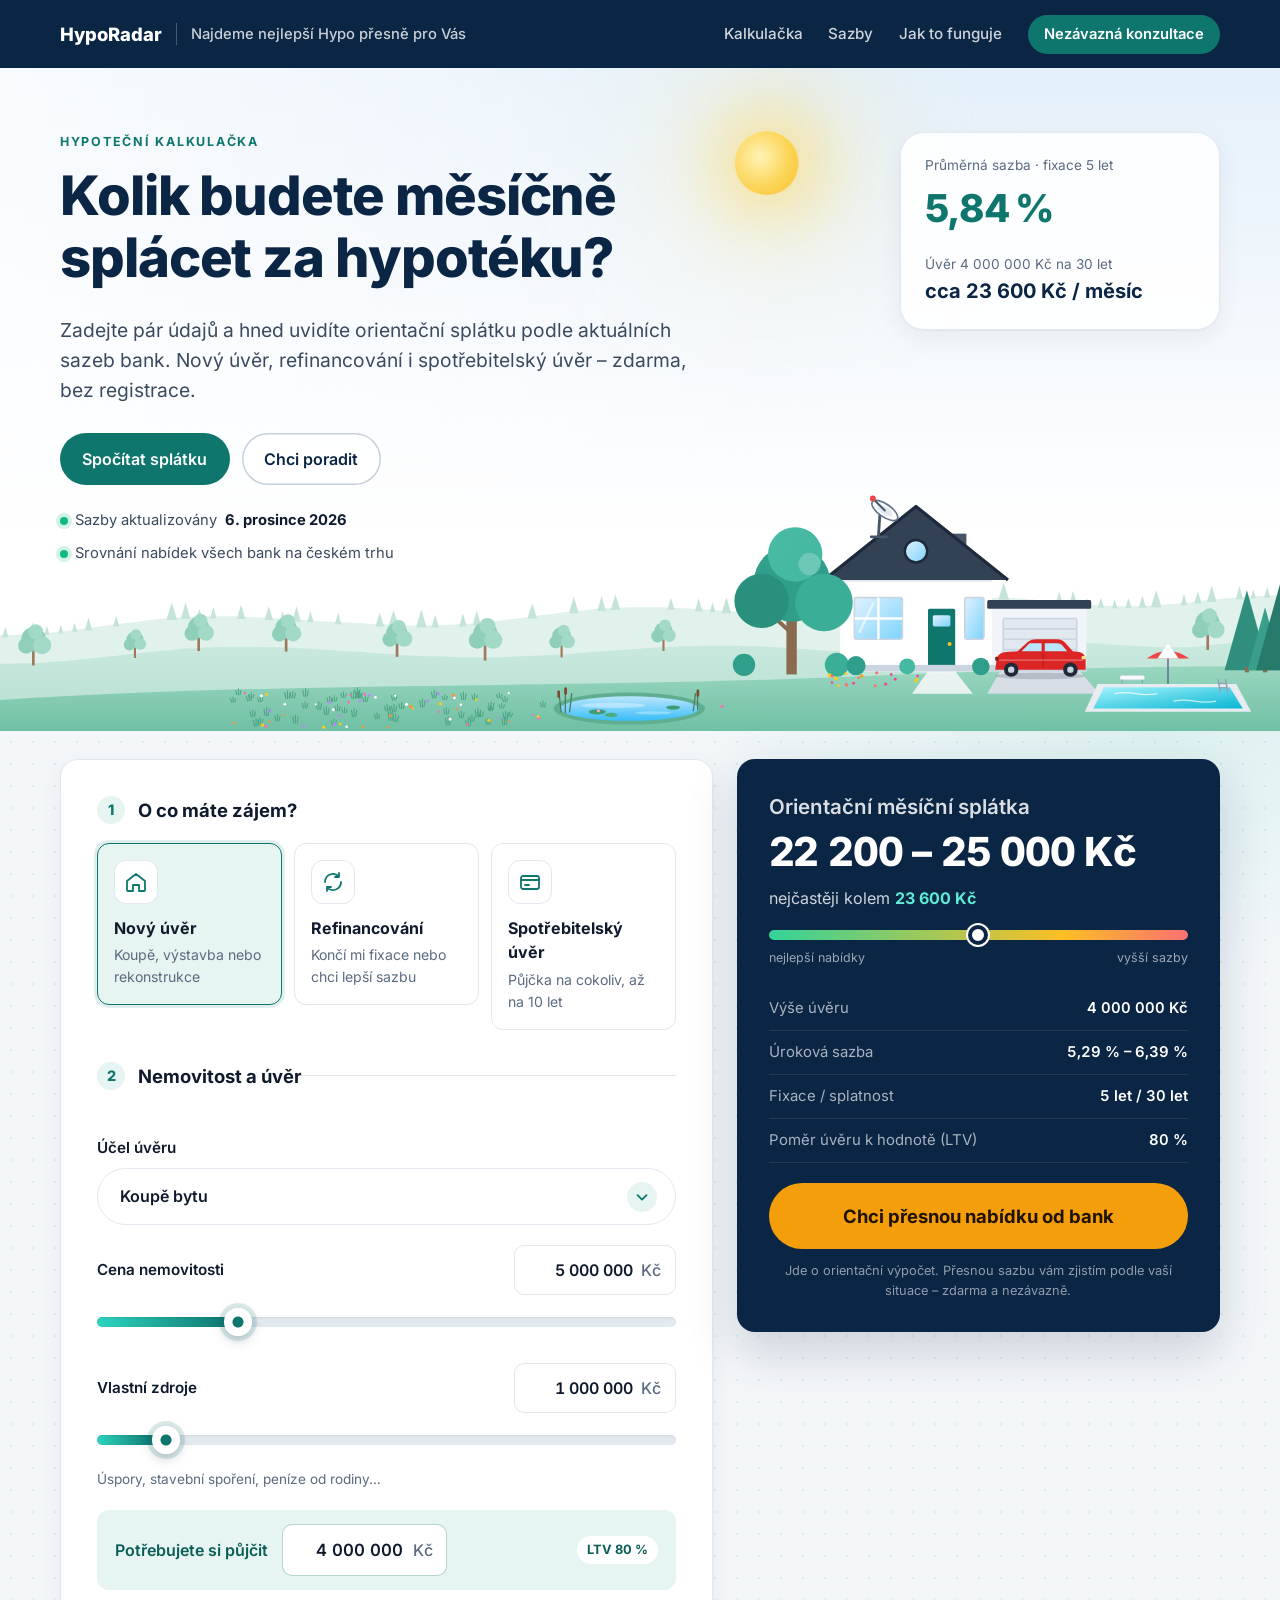
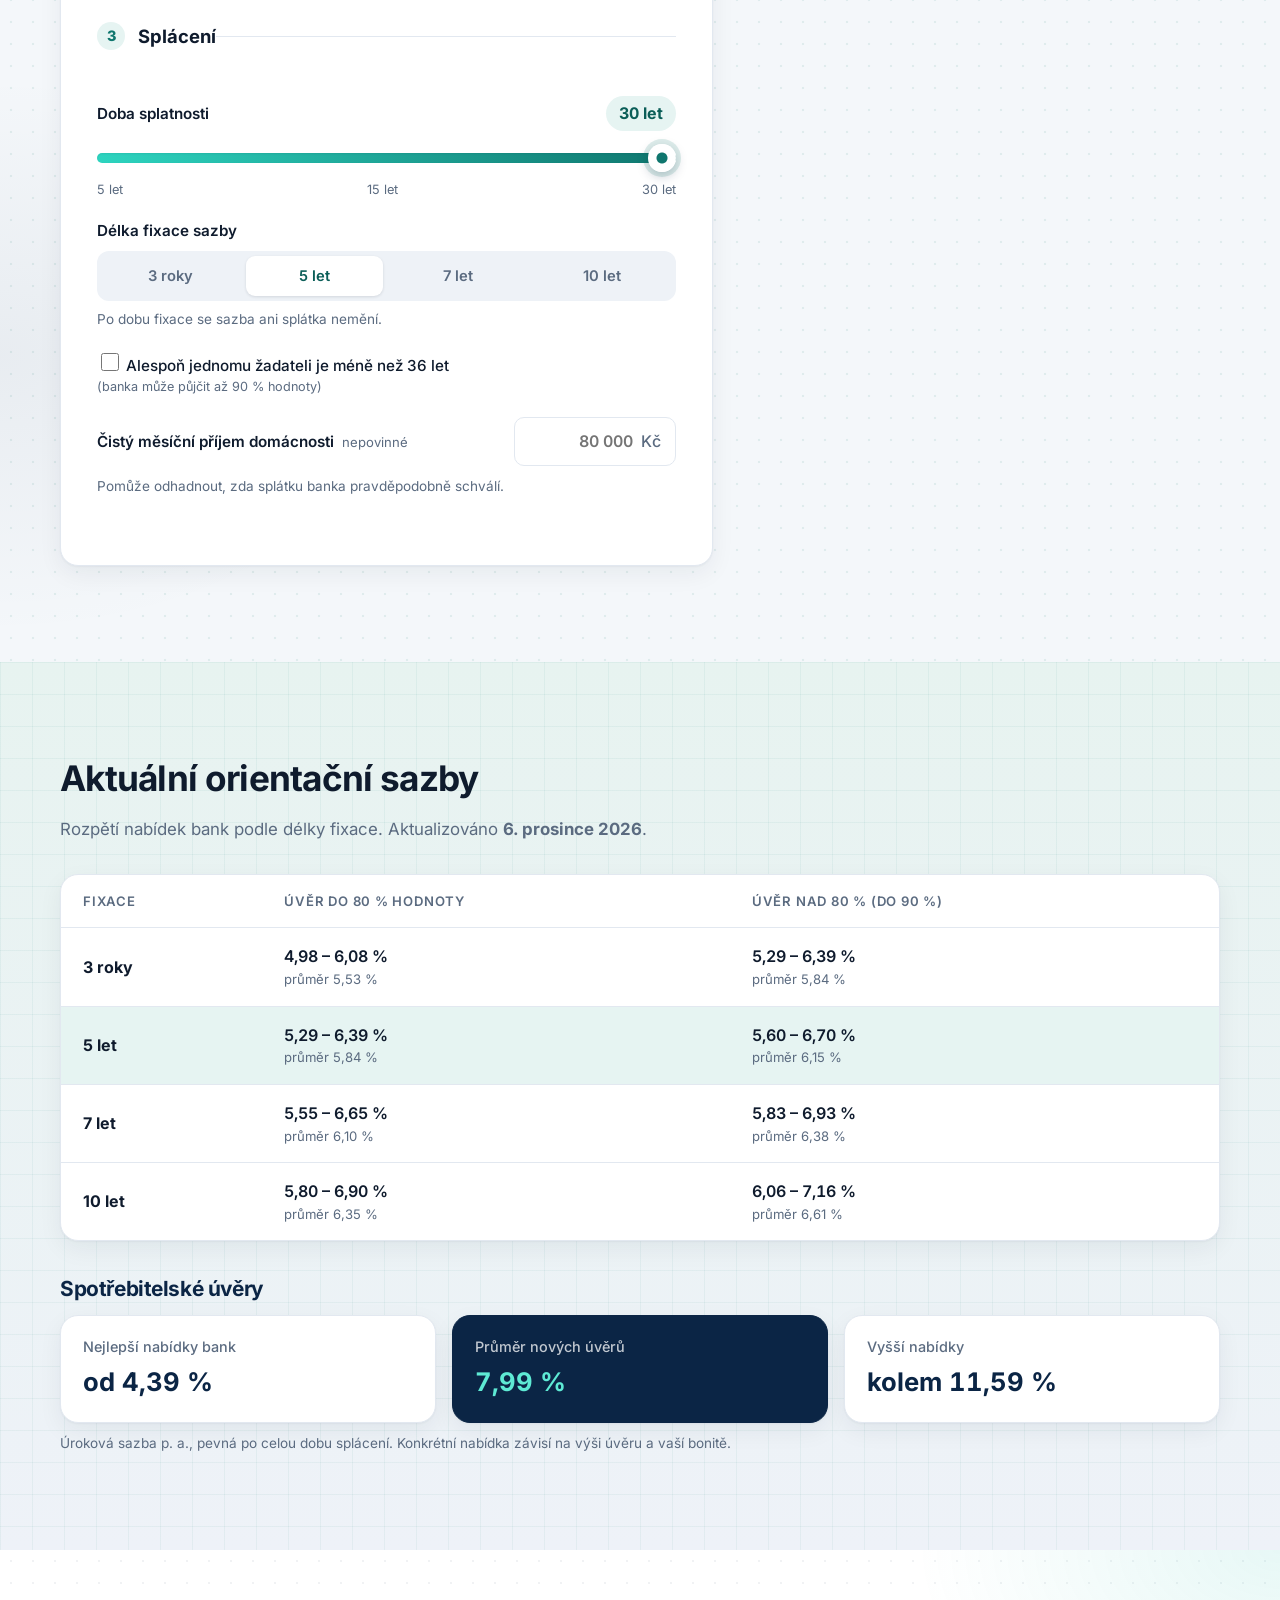
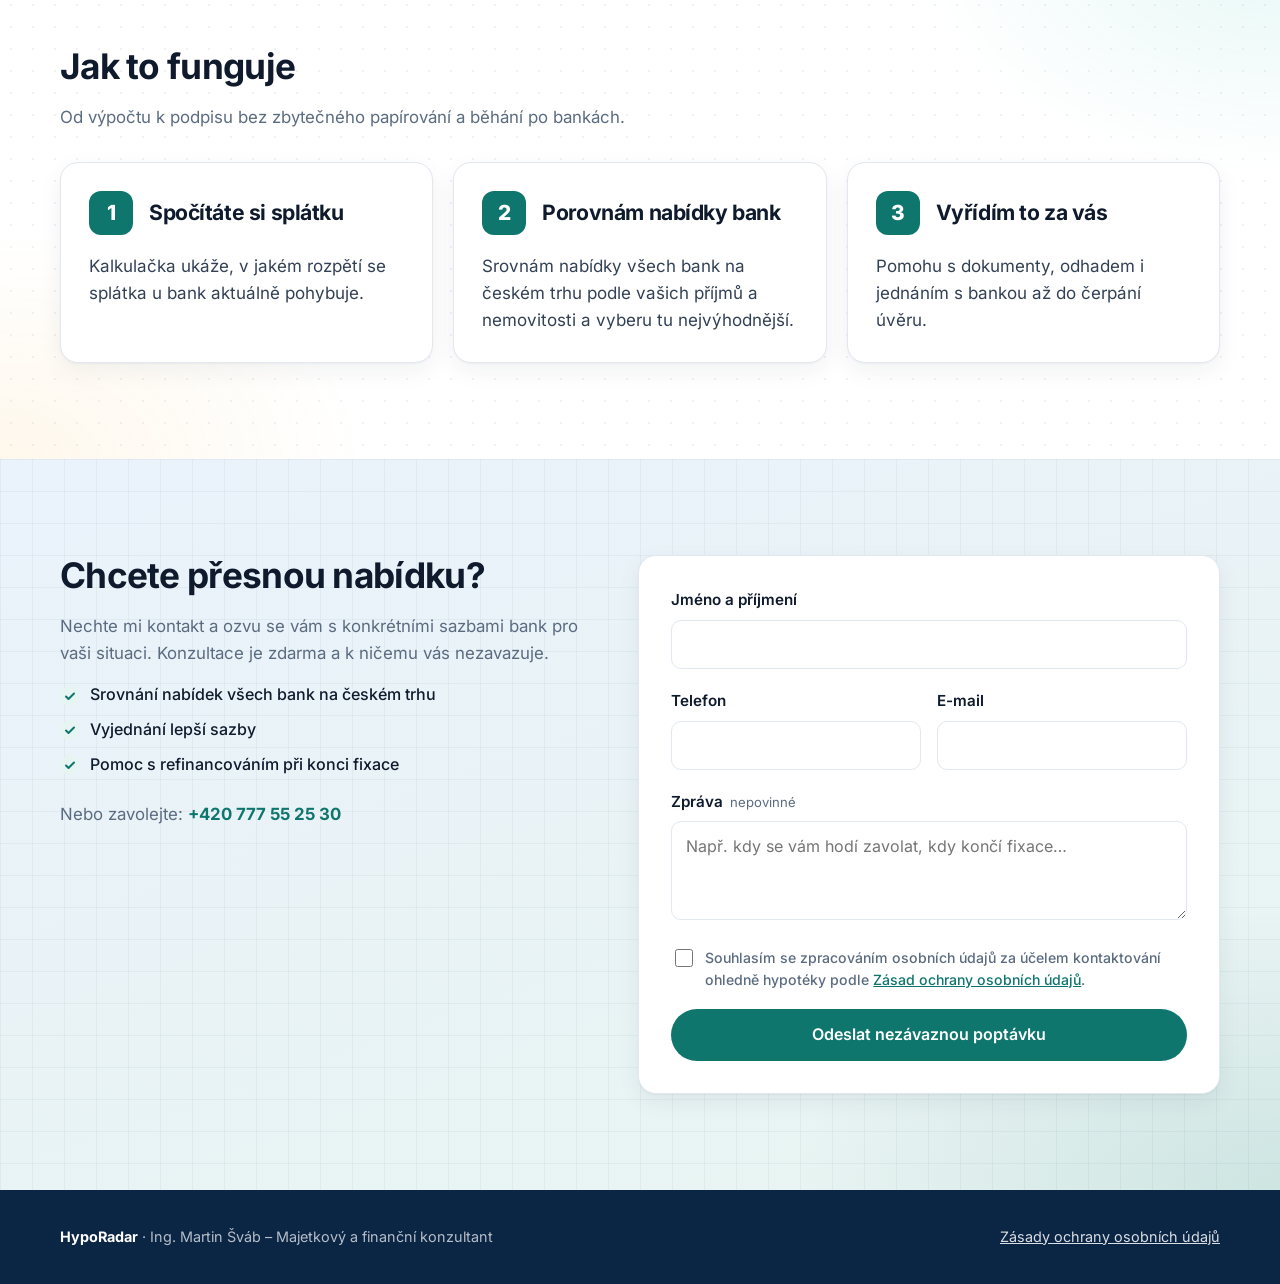
==== commit 4707b0e1: "Spotřebitelský úvěr, srovnání dvou úvěrů a radar otočený k nadpisu - v kroku 1 nová volba Spotřebite" ====
--- a/index.html
+++ b/index.html
@@ -305,10 +305,10 @@
 <g class="radar">
 <path d="M1058 440 L1060 410" stroke="#475569" stroke-width="3.5" stroke-linecap="round"/>
 <path d="M1049 440 H1068" stroke="#475569" stroke-width="3.5" stroke-linecap="round"/>
-<ellipse cx="1066" cy="407" rx="19" ry="8" transform="rotate(-35 1066 407)" fill="#f8fafc" stroke="#64748b" stroke-width="2"/>
-<ellipse cx="1066" cy="407" rx="11" ry="4.5" transform="rotate(-35 1066 407)" fill="#e2e8f0"/>
-<path d="M1066 407 L1081 392" stroke="#475569" stroke-width="2.4" stroke-linecap="round"/>
-<circle cx="1081" cy="392" r="3" fill="#334155"/>
+<ellipse cx="1066" cy="407" rx="19" ry="8" transform="rotate(35 1066 407)" fill="#f8fafc" stroke="#64748b" stroke-width="2"/>
+<ellipse cx="1066" cy="407" rx="11" ry="4.5" transform="rotate(35 1066 407)" fill="#e2e8f0"/>
+<path d="M1066 407 L1051 392" stroke="#475569" stroke-width="2.4" stroke-linecap="round"/>
+<circle cx="1051" cy="392" r="3" fill="#334155"/>
 </g>
 </g>
 <g class="pool">
@@ -345,9 +345,9 @@
 </svg>
 <svg class="hero__scene hero__beacon" viewBox="0 0 2400 720" preserveAspectRatio="xMaxYMax slice" aria-hidden="true" focusable="false">
 <g transform="translate(1380 608) scale(1.5) translate(-880 -608)">
-<g fill="none" stroke="#0d9488" stroke-width="3.4" stroke-linecap="round"><path class="beacon__wave beacon__wave--1" d="M1086.1 381.1 A12 12 0 0 1 1093.0 392.0"/><path class="beacon__wave beacon__wave--2" d="M1089.9 373.0 A21 21 0 0 1 1102.0 392.0"/><path class="beacon__wave beacon__wave--3" d="M1093.7 364.8 A30 30 0 0 1 1111.0 392.0"/></g>
-<circle class="beacon__glow" cx="1081" cy="392" r="10" fill="#f87171"/>
-<circle class="beacon__led" cx="1081" cy="392" r="3.6" fill="#ef4444"/>
+<g fill="none" stroke="#0d9488" stroke-width="3.4" stroke-linecap="round"><path class="beacon__wave beacon__wave--1" d="M1039.0 392.0 A12 12 0 0 1 1045.9 381.1"/><path class="beacon__wave beacon__wave--2" d="M1029.0 392.0 A22 22 0 0 1 1041.7 372.1"/><path class="beacon__wave beacon__wave--3" d="M1019.0 392.0 A32 32 0 0 1 1037.5 363.0"/><path class="beacon__wave beacon__wave--4" d="M1009.0 392.0 A42 42 0 0 1 1018.8 365.0"/></g>
+<circle class="beacon__glow" cx="1051" cy="392" r="10" fill="#f87171"/>
+<circle class="beacon__led" cx="1051" cy="392" r="3.6" fill="#ef4444"/>
 </g>
 </svg>
 <!--/SCENA-->
@@ -355,7 +355,7 @@
         <div class="hero__text">
           <p class="eyebrow">Hypoteční kalkulačka</p>
           <h1>Kolik budete měsíčně splácet za&nbsp;hypotéku?</h1>
-          <p class="lead">Zadejte pár údajů a hned uvidíte orientační splátku podle aktuálních sazeb bank. Nový úvěr i&nbsp;refinancování&nbsp;– zdarma, bez registrace.</p>
+          <p class="lead">Zadejte pár údajů a hned uvidíte orientační splátku podle aktuálních sazeb bank. Nový úvěr, refinancování i&nbsp;spotřebitelský úvěr&nbsp;– zdarma, bez registrace.</p>
           <div class="hero__cta">
             <a href="#kalkulacka" class="btn">Spočítat splátku</a>
             <a href="#kontakt" class="btn btn--outline">Chci poradit</a>
@@ -408,6 +408,16 @@
                     <span class="choice__desc">Končí mi fixace nebo chci lepší sazbu</span>
                   </span>
                 </label>
+                <label class="choice__item">
+                  <input type="radio" name="type" value="consumer" />
+                  <span class="choice__body">
+                    <span class="choice__icon" aria-hidden="true">
+                      <svg viewBox="0 0 24 24"><rect x="3" y="6" width="18" height="13" rx="2"/><path d="M3 10h18M7 15h4"/></svg>
+                    </span>
+                    <span class="choice__title">Spotřebitelský úvěr</span>
+                    <span class="choice__desc">Půjčka na cokoliv, až na 10 let</span>
+                  </span>
+                </label>
               </div>
             </fieldset>
 
@@ -484,6 +494,20 @@
               </div>
             </fieldset>
 
+            <!-- Krok 2: Spotřebitelský úvěr -->
+            <fieldset class="step" data-mode="consumer" hidden>
+              <legend><span class="step__num">2</span>Výše úvěru</legend>
+
+              <div class="field">
+                <div class="field__row">
+                  <label for="cloan">Kolik si chcete půjčit</label>
+                  <div class="money"><input id="cloan" type="text" inputmode="numeric" value="300 000" /><span>Kč</span></div>
+                </div>
+                <input type="range" id="cloan-range" min="20000" max="2500000" step="10000" value="300000" aria-label="Výše spotřebitelského úvěru" />
+                <p class="hint">Bez zástavy nemovitosti. Sazba se nemění po celou dobu splácení.</p>
+              </div>
+            </fieldset>
+
             <!-- Krok 3 -->
             <fieldset class="step">
               <legend><span class="step__num">3</span>Splácení</legend>
@@ -492,19 +516,19 @@
                 <div class="field__row">
                   <label for="years" data-years-label>Doba splatnosti</label>
                   <output class="pill" id="years-out" for="years" data-show="new">30 let</output>
-                  <div class="money money--years" data-show="refi" hidden><input id="years-input" type="text" inputmode="numeric" value="30" aria-label="Zbývající doba splácení v letech" /><span data-years-unit>let</span></div>
+                  <div class="money money--years" data-show="refi consumer" hidden><input id="years-input" type="text" inputmode="numeric" value="30" aria-label="Zbývající doba splácení v letech" /><span data-years-unit>let</span></div>
                 </div>
                 <input type="range" id="years" min="5" max="30" step="1" value="30" aria-label="Doba splatnosti v letech" />
-                <div class="scale"><span>5 let</span><span>15 let</span><span>30 let</span></div>
-              </div>
-
-              <div class="field">
+                <div class="scale" data-scale><span>5 let</span><span>15 let</span><span>30 let</span></div>
+              </div>
+
+              <div class="field" data-hide="consumer">
                 <span class="label">Délka fixace sazby</span>
                 <div class="segmented" id="fixations" role="group" aria-label="Délka fixace"></div>
                 <p class="hint">Po dobu fixace se sazba ani splátka nemění.</p>
               </div>
 
-              <div class="field">
+              <div class="field" data-hide="consumer">
                 <label class="check">
                   <input type="checkbox" id="young" />
                   <span>Alespoň jednomu žadateli je méně než 36 let <small>(banka může půjčit až 90 % hodnoty)</small></span>
@@ -519,6 +543,45 @@
                 <p class="hint">Pomůže odhadnout, zda splátku banka pravděpodobně schválí.</p>
               </div>
             </fieldset>
+
+            <!-- Srovnání dvou úvěrů -->
+            <div class="step cmp-step" data-mode="consumer" hidden>
+              <details class="cmp" id="compare">
+                <summary class="cmp__summary">
+                  <span class="cmp__icon" aria-hidden="true"><svg viewBox="0 0 24 24"><path d="M7 4v16M17 4v16M3 8h8M13 16h8"/></svg></span>
+                  <span><span class="cmp__heading">Srovnání úvěrů</span><span class="cmp__sub">Srovnat dva úvěry vedle sebe</span></span>
+                  <svg class="select__chev" viewBox="0 0 20 20" aria-hidden="true"><path d="M5 8l5 5 5-5"/></svg>
+                </summary>
+                <div class="cmp__body">
+                  <p class="hint">Zadejte dvě nabídky – například od své banky a od konkurence. Úvěr A je předvyplněný podle kalkulačky.</p>
+                  <div class="cmp__grid">
+                  <div class="cmp__card cmp__card--a">
+                    <p class="cmp__title">Úvěr A</p>
+                    <div class="cmp__row"><label for="ca-amount">Výše úvěru</label><div class="money"><input id="ca-amount" type="text" inputmode="numeric" value="300 000" /><span>Kč</span></div></div>
+                    <div class="cmp__row"><label for="ca-rate">Úroková sazba</label><div class="money"><input id="ca-rate" type="text" inputmode="decimal" value="7,99" /><span>%</span></div></div>
+                    <div class="cmp__row"><label for="ca-years">Doba splatnosti</label><div class="money money--years"><input id="ca-years" type="text" inputmode="numeric" value="5" /><span>let</span></div></div>
+                  </div>
+                  <div class="cmp__card cmp__card--b">
+                    <p class="cmp__title">Úvěr B</p>
+                    <div class="cmp__row"><label for="cb-amount">Výše úvěru</label><div class="money"><input id="cb-amount" type="text" inputmode="numeric" value="300 000" /><span>Kč</span></div></div>
+                    <div class="cmp__row"><label for="cb-rate">Úroková sazba</label><div class="money"><input id="cb-rate" type="text" inputmode="decimal" value="7,99" /><span>%</span></div></div>
+                    <div class="cmp__row"><label for="cb-years">Doba splatnosti</label><div class="money money--years"><input id="cb-years" type="text" inputmode="numeric" value="5" /><span>let</span></div></div>
+                  </div>
+                  </div>
+                  <div class="cmp__table-wrap">
+                    <table class="cmp__table">
+                      <thead><tr><th></th><th>Úvěr A</th><th>Úvěr B</th><th>Rozdíl B − A</th></tr></thead>
+                      <tbody>
+                        <tr><th scope="row">Měsíční splátka</th><td data-cmp="pay-a">—</td><td data-cmp="pay-b">—</td><td data-cmp="pay-d">—</td></tr>
+                        <tr><th scope="row">Celkem zaplatíte</th><td data-cmp="total-a">—</td><td data-cmp="total-b">—</td><td data-cmp="total-d">—</td></tr>
+                        <tr class="cmp__over"><th scope="row">Přeplatíte (úroky)</th><td data-cmp="over-a">—</td><td data-cmp="over-b">—</td><td data-cmp="over-d">—</td></tr>
+                      </tbody>
+                    </table>
+                  </div>
+                  <p class="cmp__verdict" data-cmp="verdict"></p>
+                </div>
+              </details>
+            </div>
           </form>
 
           <!-- VÝSLEDEK -->
@@ -538,8 +601,8 @@
               <dl class="result__list">
                 <div><dt>Výše úvěru</dt><dd data-r-loan>—</dd></div>
                 <div><dt>Úroková sazba</dt><dd data-r-rate>—</dd></div>
-                <div><dt>Fixace / splatnost</dt><dd data-r-term>—</dd></div>
-                <div><dt>Poměr úvěru k hodnotě (LTV)</dt><dd data-r-ltv>—</dd></div>
+                <div><dt data-r-term-label>Fixace / splatnost</dt><dd data-r-term>—</dd></div>
+                <div data-hide="consumer"><dt>Poměr úvěru k hodnotě (LTV)</dt><dd data-r-ltv>—</dd></div>
                 <div data-dsti-row hidden><dt>Splátka z příjmu</dt><dd data-r-dsti>—</dd></div>
               </dl>
 
@@ -570,6 +633,14 @@
             <tbody id="rates-body"></tbody>
           </table>
         </div>
+
+        <h3 class="rates-sub">Spotřebitelské úvěry</h3>
+        <div class="crates">
+          <div class="card crates__tile"><span>Nejlepší nabídky bank</span><strong data-crate="min">—</strong></div>
+          <div class="card crates__tile crates__tile--main"><span>Průměr nových úvěrů</span><strong data-crate="avg">—</strong></div>
+          <div class="card crates__tile"><span>Vyšší nabídky</span><strong data-crate="max">—</strong></div>
+        </div>
+        <p class="hint crates__note">Úroková sazba p. a., pevná po celou dobu splácení. Konkrétní nabídka závisí na výši úvěru a vaší bonitě.</p>
       </div>
     </section>
 
--- a/styles.css
+++ b/styles.css
@@ -273,7 +273,7 @@
 .step legend { display: flex; align-items: center; gap: .7em; font-size: 1.15rem; font-weight: 700; margin-bottom: 18px; padding: 0; }
 .step__num { display: grid; place-items: center; width: 28px; height: 28px; border-radius: 50%; background: var(--brand-soft); color: var(--brand); font-size: .9rem; font-weight: 800; }
 
-.choice { display: grid; grid-template-columns: 1fr 1fr; gap: 12px; }
+.choice { display: grid; grid-template-columns: repeat(3, 1fr); gap: 12px; }
 @media (max-width: 520px) { .choice { grid-template-columns: 1fr; } }
 .choice__item { position: relative; cursor: pointer; }
 .choice__item input { position: absolute; opacity: 0; pointer-events: none; }
@@ -290,6 +290,11 @@
 .choice__icon svg { width: 24px; height: 24px; fill: none; stroke: var(--brand); stroke-width: 1.8; stroke-linecap: round; stroke-linejoin: round; }
 .choice__title { font-weight: 700; }
 .choice__desc { font-size: .88rem; color: var(--muted); }
+@media (min-width: 521px) {
+  /* tři volby vedle sebe: ikona nad textem */
+  .choice__body { grid-template-columns: 1fr; grid-template-rows: auto; row-gap: 4px; padding: 16px; }
+  .choice__icon { grid-row: auto; margin-bottom: 8px; }
+}
 
 .field { margin-bottom: 20px; }
 .field:last-child { margin-bottom: 0; }
@@ -538,3 +543,59 @@
   html { scroll-behavior: auto; }
   * { transition: none !important; }
 }
+
+/* ---------- Srovnání dvou úvěrů ---------- */
+.cmp-step { padding-top: 28px; border-top: 1px solid var(--line); }
+.cmp { border: 1.5px solid var(--line); border-radius: 18px; background: #fff; transition: border-color .2s, box-shadow .2s; }
+.cmp[open] { border-color: var(--brand); box-shadow: 0 0 0 4px rgba(15, 118, 110, .1); }
+.cmp__summary { list-style: none; display: flex; align-items: center; gap: 14px; padding: 16px 18px; cursor: pointer; border-radius: 18px; }
+.cmp__summary::-webkit-details-marker { display: none; }
+.cmp__summary:focus-visible { outline: 3px solid rgba(15, 118, 110, .35); outline-offset: 2px; }
+.cmp__summary .select__chev { margin-left: auto; }
+.cmp[open] .cmp__summary .select__chev { transform: rotate(180deg); background: var(--brand); stroke: #fff; }
+.cmp__icon { display: grid; place-items: center; width: 44px; height: 44px; flex: none; border-radius: 12px; background: var(--brand-soft); }
+.cmp__icon svg { width: 24px; height: 24px; fill: none; stroke: var(--brand); stroke-width: 1.8; stroke-linecap: round; }
+.cmp__heading { display: block; font-weight: 700; font-size: 1.05rem; }
+.cmp__sub { display: block; color: var(--muted); font-size: .9rem; }
+.cmp__body { padding: 0 18px 20px; display: grid; gap: 16px; animation: cmp-in .45s cubic-bezier(.2, .8, .2, 1); }
+.cmp__body > .hint { margin: 0; }
+@keyframes cmp-in { from { opacity: 0; transform: translateY(-8px); } to { opacity: 1; transform: none; } }
+.cmp__grid { display: grid; grid-template-columns: 1fr 1fr; gap: 14px; }
+@media (max-width: 560px) { .cmp__grid { grid-template-columns: 1fr; } }
+.cmp__card { display: grid; gap: 12px; padding: 16px; border-radius: 14px; background: var(--bg); min-width: 0; }
+.cmp__title { justify-self: start; margin: 0; font-weight: 700; font-size: .85rem; color: #fff; background: var(--brand); padding: .3em .9em; border-radius: 999px; }
+.cmp__card--b .cmp__title { background: var(--navy); }
+.cmp__row { display: grid; gap: 6px; }
+.cmp__row label { font-weight: 600; font-size: .9rem; margin: 0; }
+.cmp__row .money { display: flex; width: 100%; }
+.cmp__row .money input { width: 100%; }
+.cmp__table-wrap { overflow-x: auto; }
+.cmp__table { width: 100%; border-collapse: collapse; font-size: .95rem; font-variant-numeric: tabular-nums; }
+.cmp__table th, .cmp__table td { padding: 10px 8px; text-align: right; white-space: nowrap; }
+.cmp__table thead th { font-size: .8rem; text-transform: uppercase; letter-spacing: .05em; color: var(--muted); border-bottom: 1px solid var(--line); }
+.cmp__table tbody th { text-align: left; font-weight: 600; white-space: normal; }
+.cmp__table tbody tr + tr > * { border-top: 1px solid var(--line); }
+.cmp__over > * { background: var(--brand-soft); font-weight: 700; }
+.cmp__over > :first-child { border-radius: 10px 0 0 10px; }
+.cmp__over > :last-child { border-radius: 0 10px 10px 0; }
+.cmp__table .is-better { color: var(--ok); }
+.cmp__table .is-worse { color: var(--bad); }
+.cmp__verdict { margin: 0; padding: 12px 14px; border-radius: 12px; background: #fff7e6; color: #5b3a00; font-size: .95rem; }
+.cmp__verdict:empty { display: none; }
+
+/* ---------- Sazby spotřebitelských úvěrů ---------- */
+.rates-sub { margin: 36px 0 14px; font-size: 1.3rem; color: var(--navy); }
+.crates { display: grid; grid-template-columns: repeat(3, 1fr); gap: 16px; }
+.crates__tile { display: grid; gap: 4px; padding: 20px 22px; }
+.crates__tile span { color: var(--muted); font-size: .9rem; font-weight: 500; }
+.crates__tile strong { font-size: 1.6rem; font-variant-numeric: tabular-nums; color: var(--navy); }
+.crates__tile--main { background: var(--navy); border-color: var(--navy); }
+.crates__tile--main span { color: rgba(255,255,255,.75); }
+.crates__tile--main strong { color: #5eead4; }
+.crates__note { margin-top: 10px; }
+@media (max-width: 640px) {
+  .crates { grid-template-columns: 1fr; gap: 10px; }
+  .crates__tile { display: flex; justify-content: space-between; align-items: baseline; padding: 14px 18px; }
+  .crates__tile strong { font-size: 1.25rem; }
+}
+@media (prefers-reduced-motion: reduce) { .cmp__body { animation: none; } }
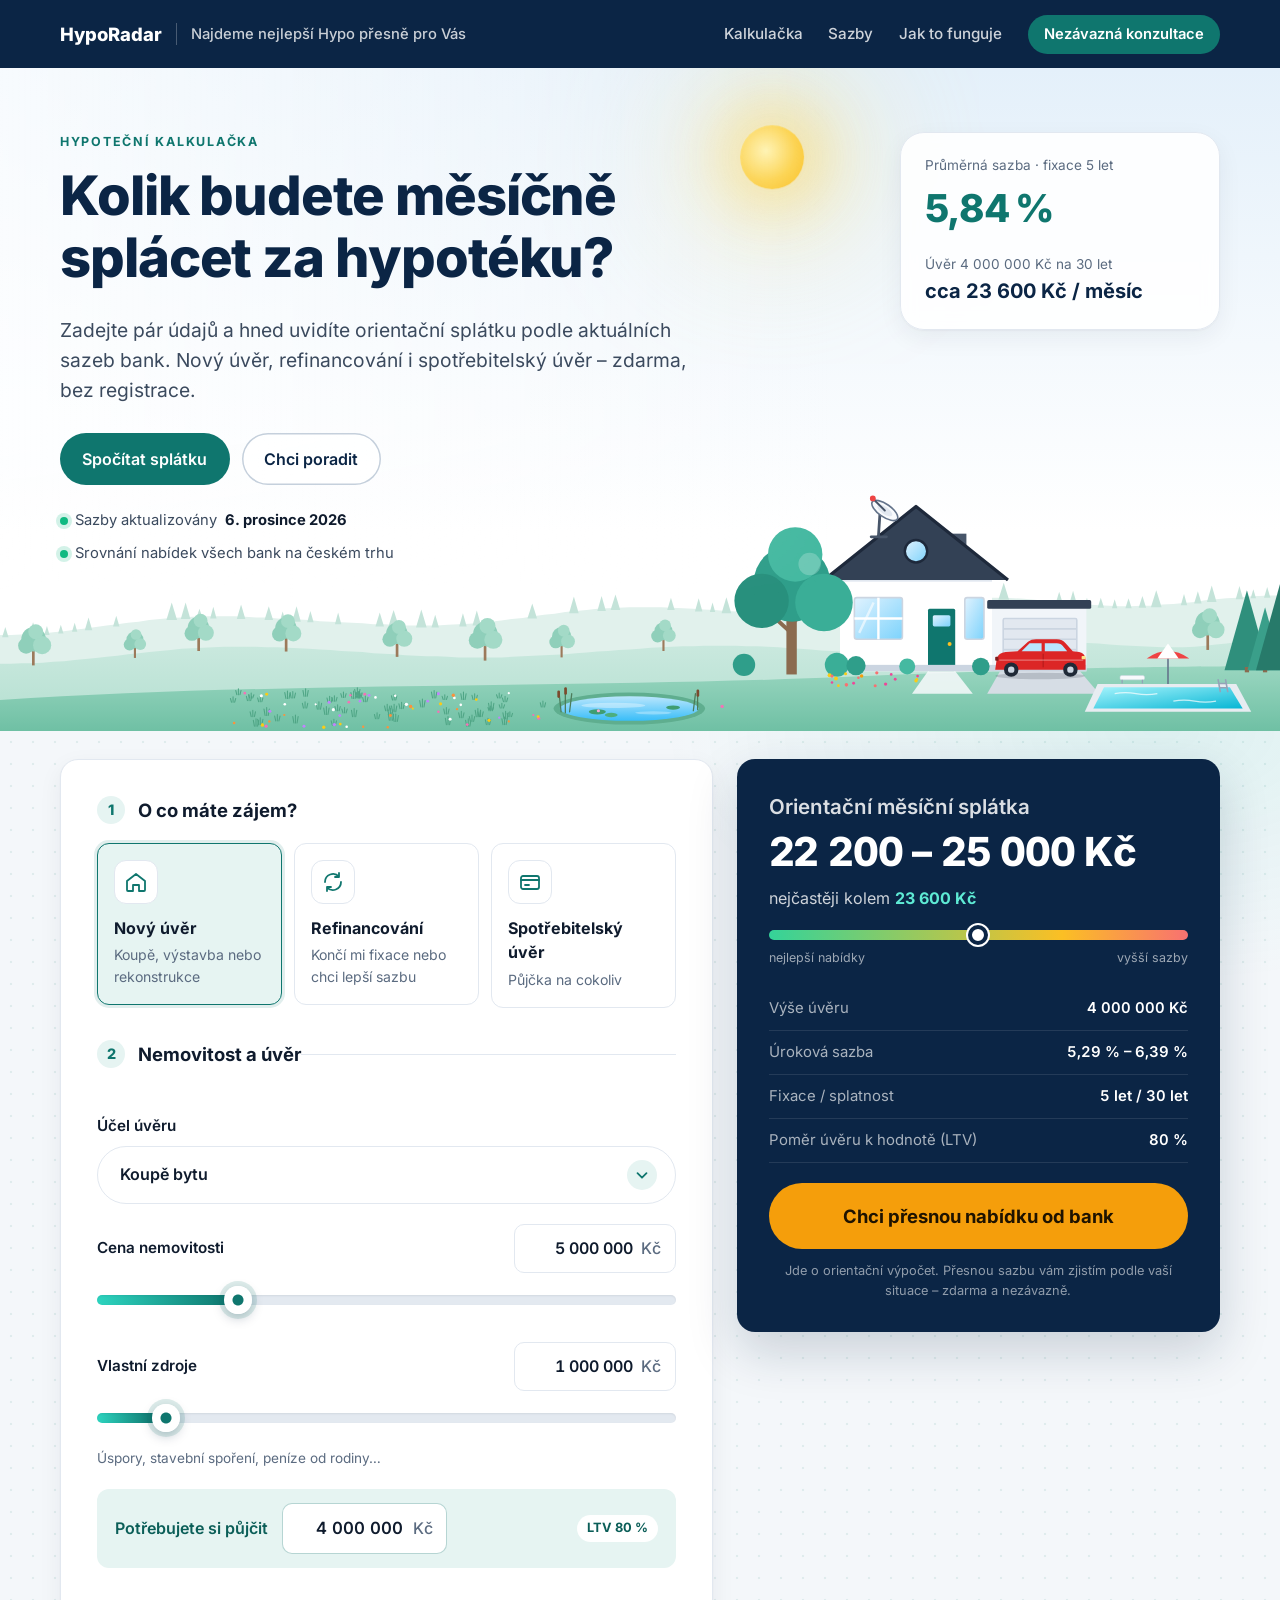
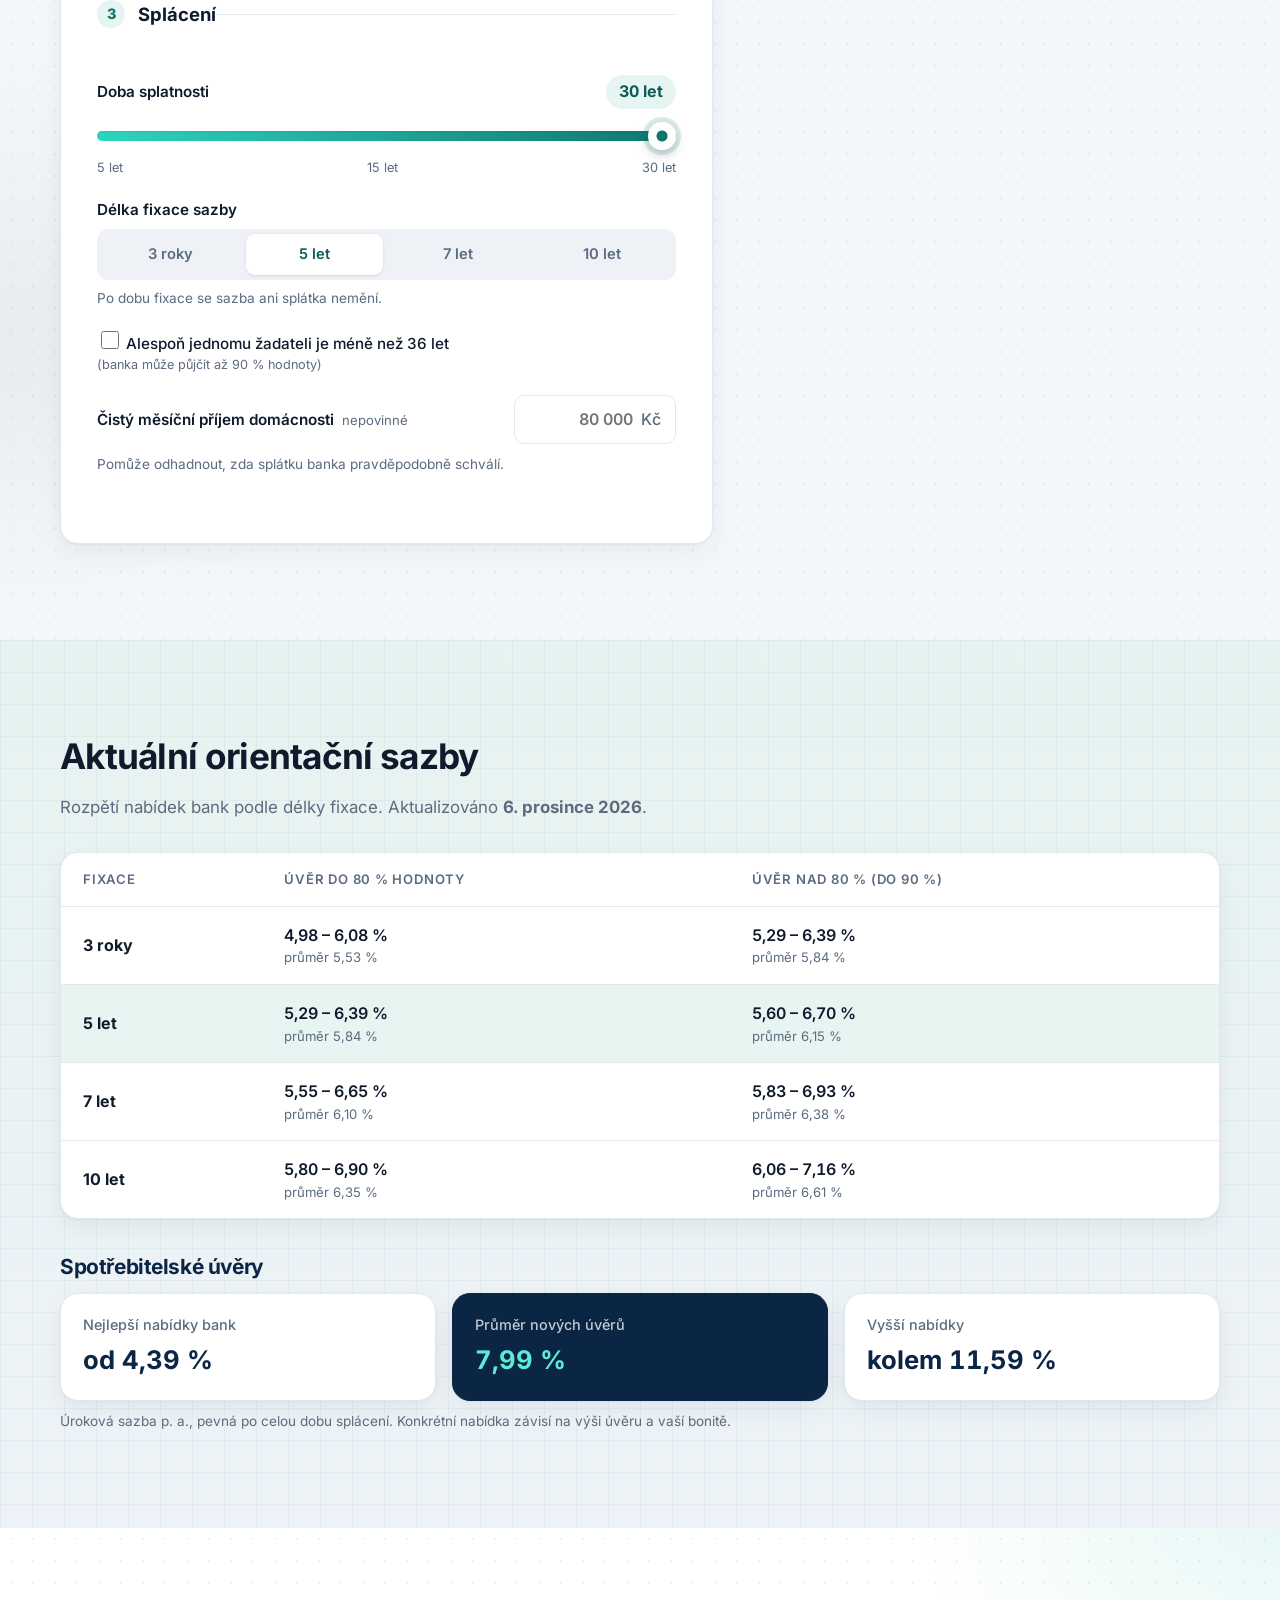
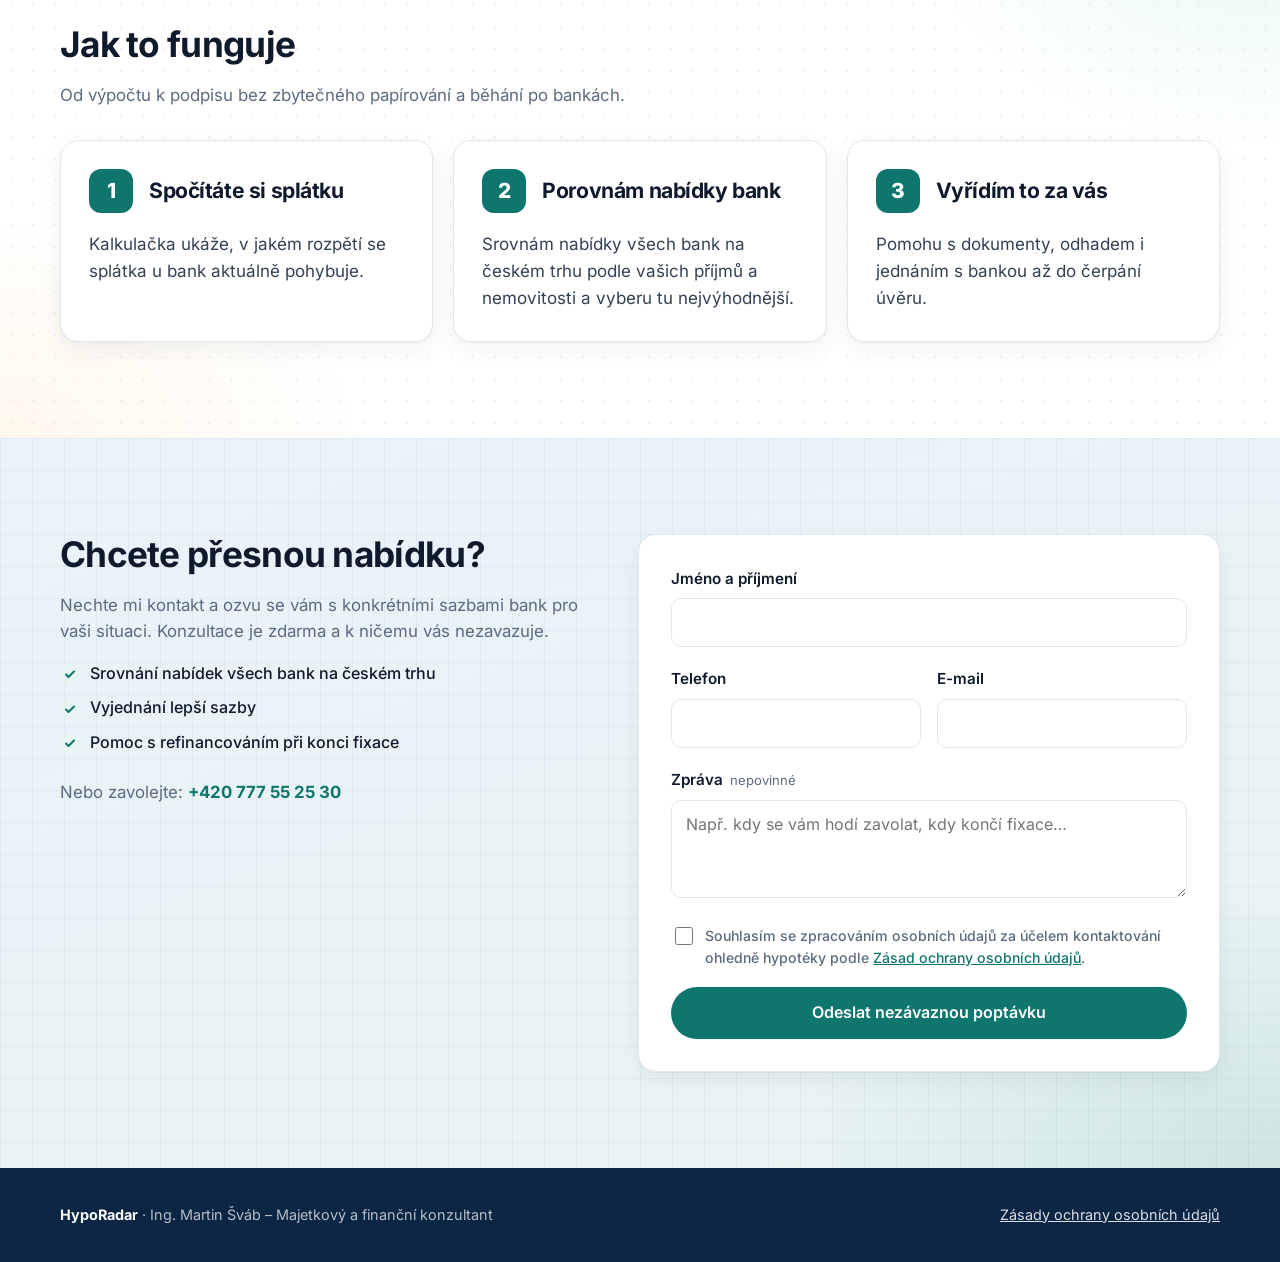
==== commit af6e45df: "Popisek spotřebitelského úvěru zkrácen na „Půjčka na cokoliv“ Co-Authored-By: Claude Opus 5.5 <norep" ====
--- a/index.html
+++ b/index.html
@@ -415,7 +415,7 @@
                       <svg viewBox="0 0 24 24"><rect x="3" y="6" width="18" height="13" rx="2"/><path d="M3 10h18M7 15h4"/></svg>
                     </span>
                     <span class="choice__title">Spotřebitelský úvěr</span>
-                    <span class="choice__desc">Půjčka na cokoliv, až na 10 let</span>
+                    <span class="choice__desc">Půjčka na cokoliv</span>
                   </span>
                 </label>
               </div>
